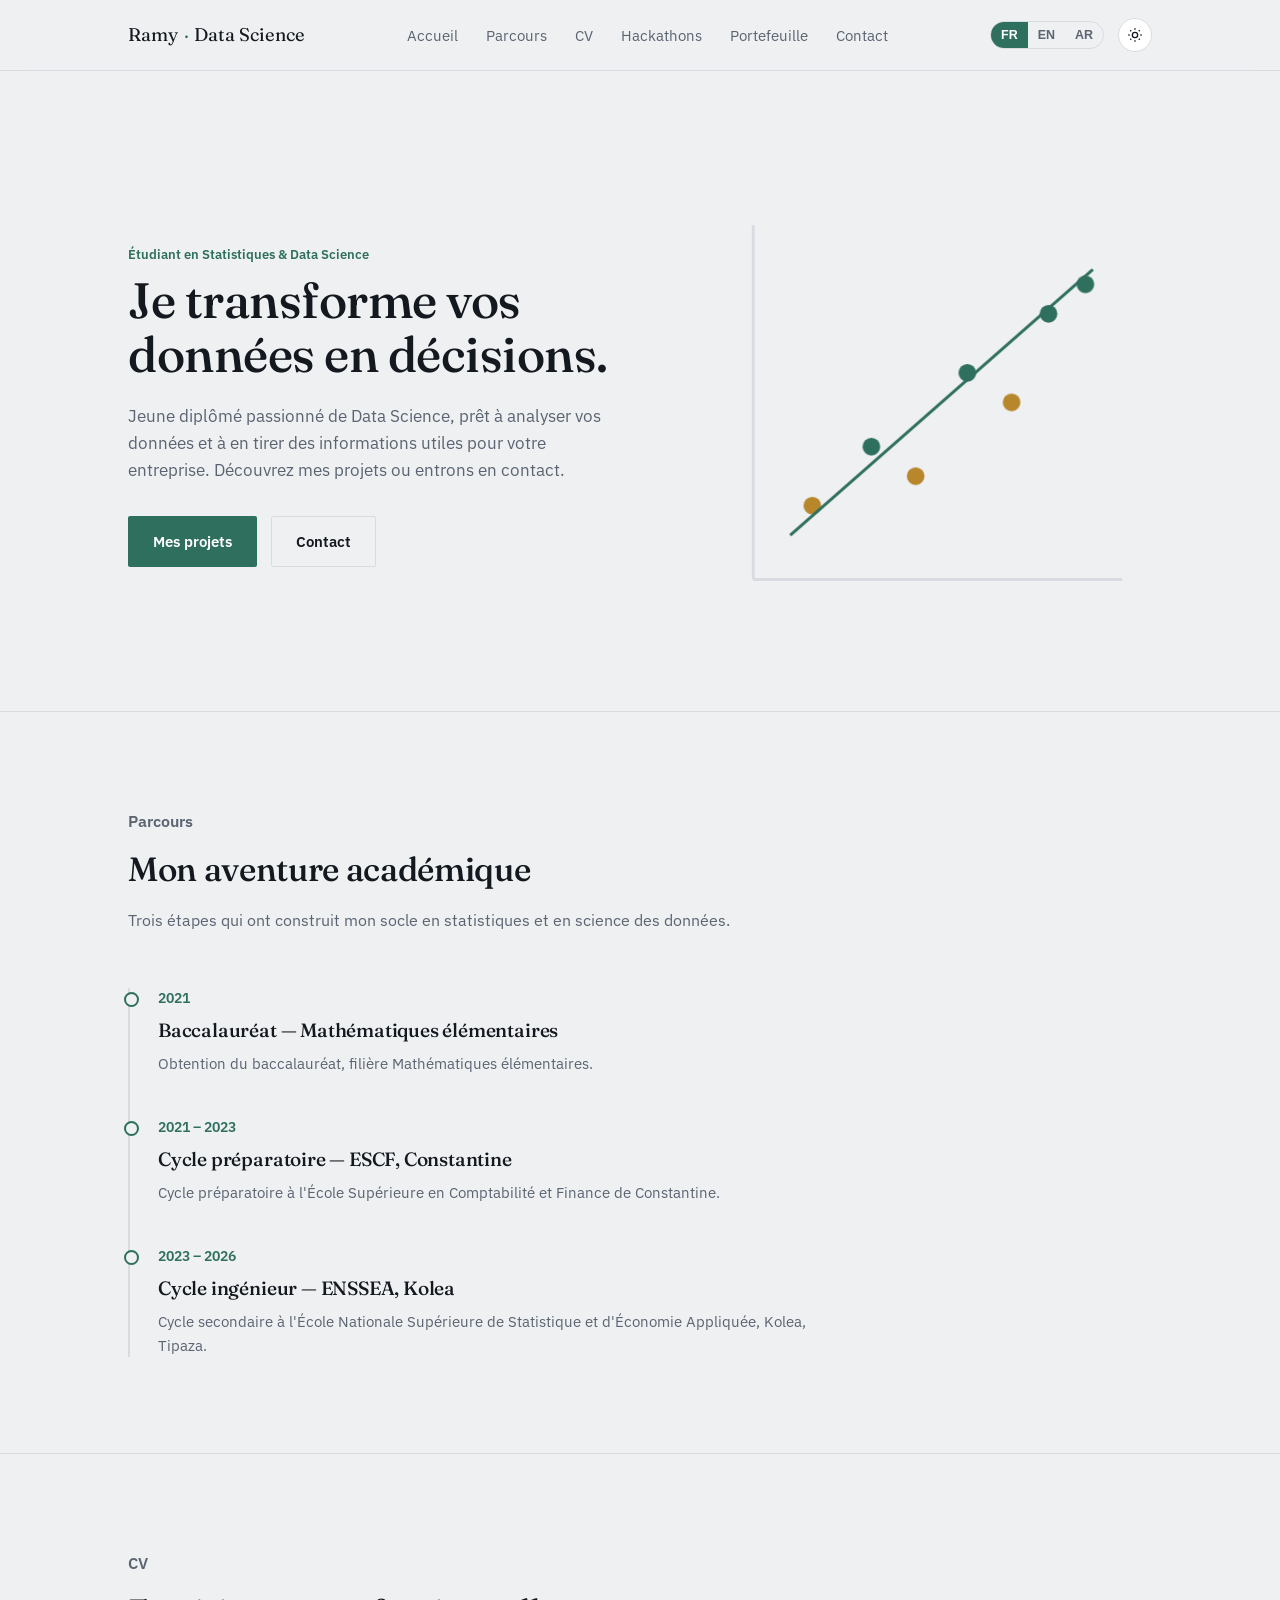
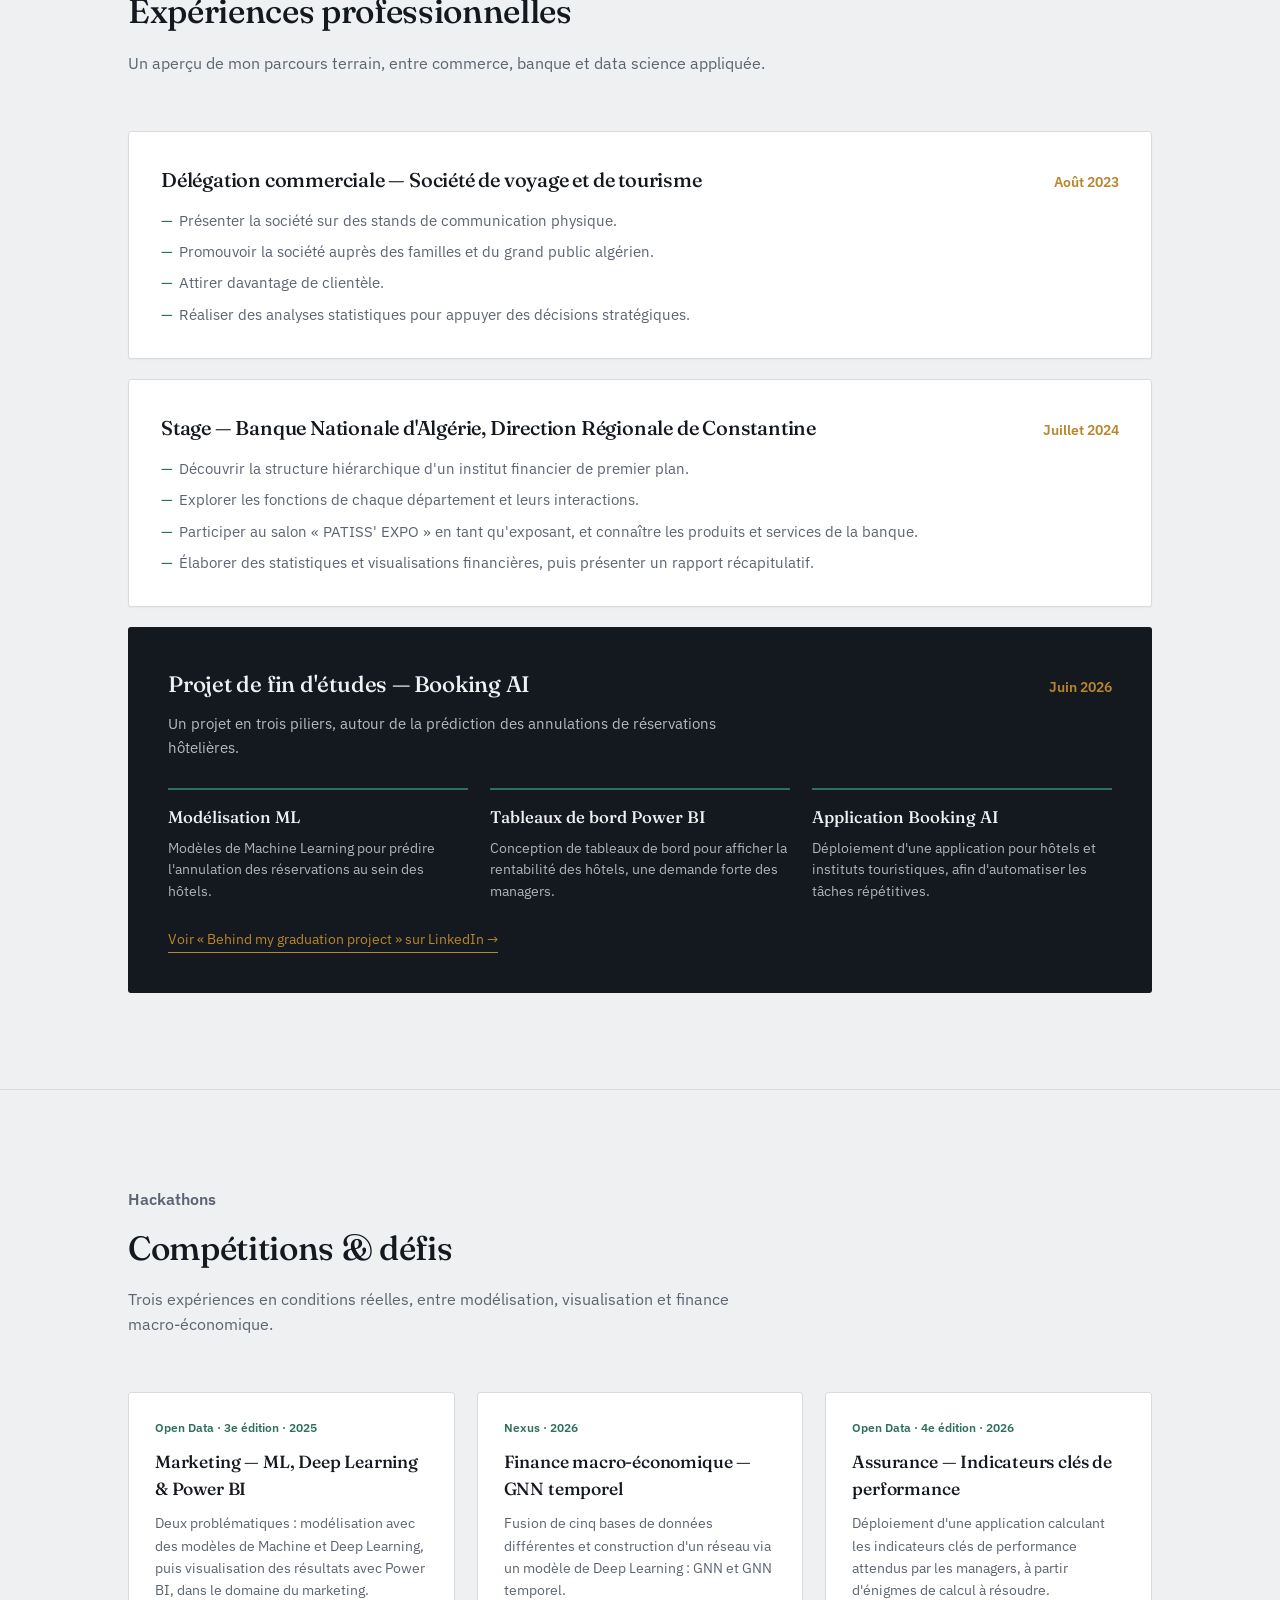
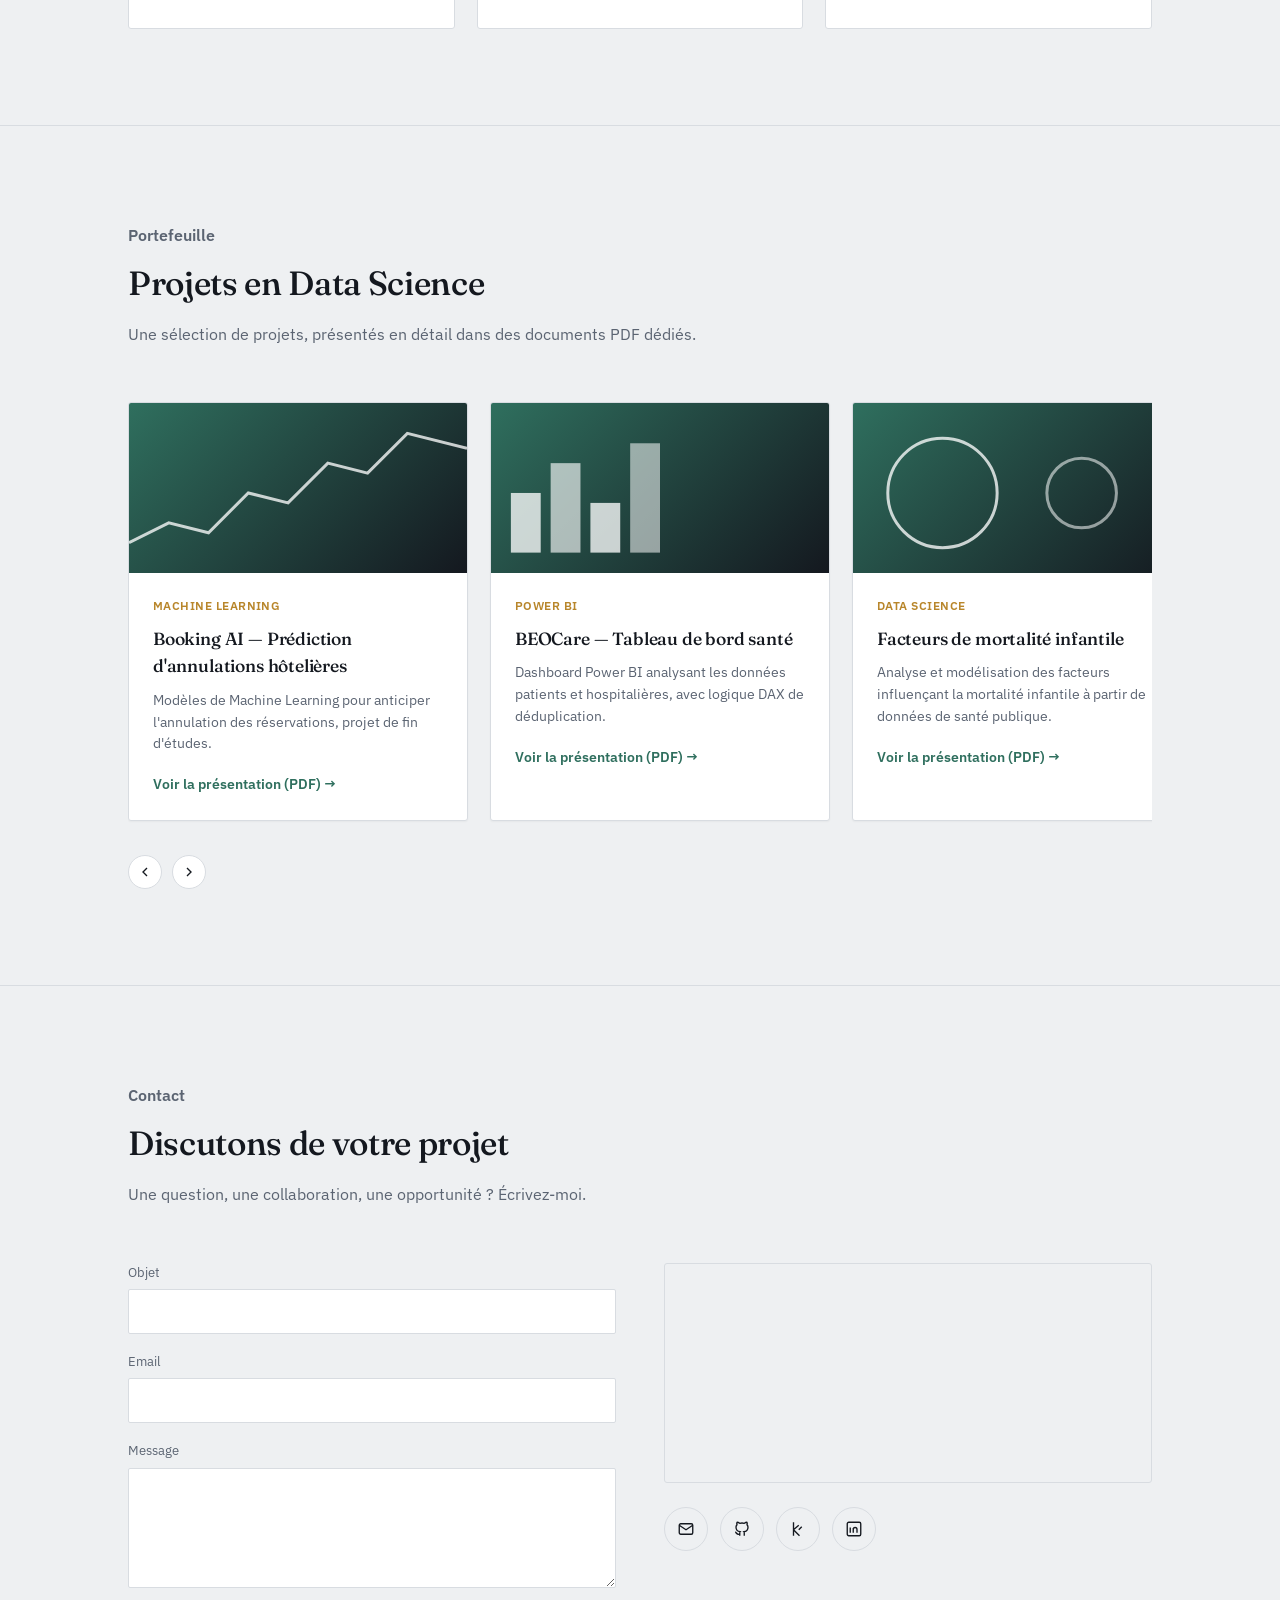
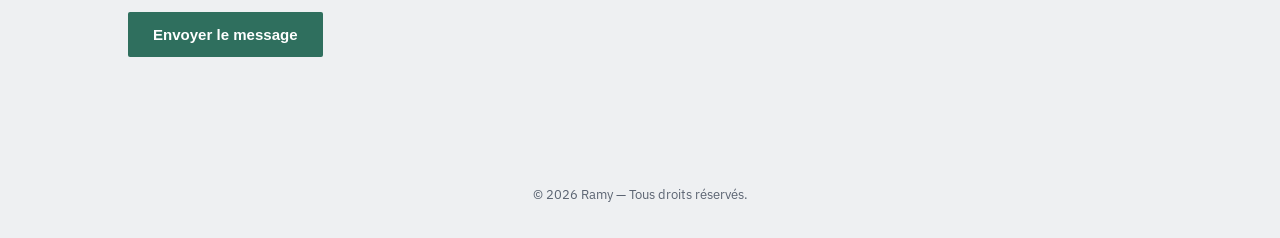
==== index.html @ 36ec74c5 "Rename portfolio.html to index.html" ====
<!DOCTYPE html>
<html lang="fr" data-theme="light" data-lang="fr">
<head>
<meta charset="UTF-8">
<meta name="viewport" content="width=device-width, initial-scale=1.0">
<title>Ramy — Data Scientist</title>
<link rel="preconnect" href="https://fonts.googleapis.com">
<link href="https://fonts.googleapis.com/css2?family=Fraunces:opsz,wght@9..144,400;9..144,500;9..144,600&family=IBM+Plex+Sans:wght@400;500;600&family=Noto+Sans+Arabic:wght@400;500;600;700&display=swap" rel="stylesheet">
<style>
:root{
  --bg:#EEF0F2;
  --surface:#FFFFFF;
  --ink:#14181F;
  --muted:#5B6472;
  --accent:#2F6F5E;
  --accent-ink:#FFFFFF;
  --gold:#B8862B;
  --line:#D8DCE1;
  --shadow: 0 1px 2px rgba(20,24,31,0.04);
  --radius: 3px;
  --serif: 'Fraunces', 'Georgia', serif;
  --sans: 'IBM Plex Sans', -apple-system, sans-serif;
  --arabic: 'Noto Sans Arabic', 'IBM Plex Sans', sans-serif;
  --maxw: 1080px;
}
[data-theme="dark"]{
  --bg:#12161C;
  --surface:#1B222B;
  --ink:#EDEFF2;
  --muted:#9AA4B2;
  --accent:#5FB59A;
  --accent-ink:#0D1410;
  --gold:#D9AA55;
  --line:#2A323C;
  --shadow: 0 1px 2px rgba(0,0,0,0.35);
}
*{box-sizing:border-box; margin:0; padding:0;}
html{scroll-behavior:smooth;}
body{
  background:var(--bg); color:var(--ink); font-family:var(--sans);
  transition:background .35s ease, color .35s ease;
  line-height:1.55;
}
[data-lang="ar"] body, [data-lang="ar"] h1, [data-lang="ar"] h2, [data-lang="ar"] h3{ font-family:var(--arabic); }
html[dir="rtl"] body{ font-family:var(--arabic); }
h1,h2,h3{ font-family:var(--serif); font-weight:500; letter-spacing:-0.01em; color:var(--ink); }
a{ color:inherit; text-decoration:none; }
img{max-width:100%; display:block;}
.wrap{ max-width:var(--maxw); margin:0 auto; padding:0 28px; }
section{ padding:96px 0; border-bottom:1px solid var(--line); }
section:last-of-type{ border-bottom:none; }
.eyebrow{ color:var(--accent); font-size:0.8rem; font-weight:600; margin-bottom:10px; }
.section-head{ margin-bottom:56px; max-width:640px; }
.section-head h2{ font-size:2.1rem; margin-bottom:12px; }
.section-head p{ color:var(--muted); font-size:1.02rem; }

/* Header */
header{
  position:sticky; top:0; z-index:50;
  background:color-mix(in srgb, var(--bg) 88%, transparent);
  backdrop-filter:blur(10px);
  border-bottom:1px solid var(--line);
}
.nav{ display:flex; align-items:center; justify-content:space-between; padding:18px 28px; max-width:var(--maxw); margin:0 auto; }
.logo{ font-family:var(--serif); font-size:1.15rem; display:flex; align-items:baseline; gap:6px; }
.logo em{ font-style:normal; color:var(--accent); }
.navlinks{ display:flex; gap:28px; list-style:none; }
.navlinks a{ font-size:0.92rem; color:var(--muted); position:relative; padding:4px 0; transition:color .2s; }
.navlinks a:hover{ color:var(--ink); }
.navtools{ display:flex; align-items:center; gap:14px; }
.iconbtn{
  width:34px; height:34px; border-radius:50%; border:1px solid var(--line); background:var(--surface);
  display:flex; align-items:center; justify-content:center; cursor:pointer; color:var(--ink);
  transition: transform .15s ease, border-color .2s;
}
.iconbtn:active{ transform:scale(0.88); }
.iconbtn:hover{ border-color:var(--accent); }
.langswitch{ display:flex; border:1px solid var(--line); border-radius:20px; overflow:hidden; }
.langswitch button{
  border:none; background:transparent; color:var(--muted); font-size:0.78rem; font-weight:600;
  padding:6px 10px; cursor:pointer; transition:.2s;
}
.langswitch button.active{ background:var(--accent); color:var(--accent-ink); }
.burger{ display:none; }

/* Hero */
.hero{ padding-top:110px; padding-bottom:80px; border-bottom:1px solid var(--line);}
.hero .wrap{ display:grid; grid-template-columns:1.1fr 0.9fr; gap:40px; align-items:center; }
.hero h1{ font-size:3.1rem; line-height:1.08; margin-bottom:22px; }
.hero p.lead{ color:var(--muted); font-size:1.08rem; max-width:480px; margin-bottom:32px; }
.btnrow{ display:flex; gap:14px; flex-wrap:wrap; }
.btn{
  display:inline-flex; align-items:center; gap:8px; padding:13px 24px; border-radius:2px;
  font-size:0.94rem; font-weight:600; cursor:pointer; border:1px solid transparent;
  transition: transform .15s ease, background .2s, color .2s, border-color .2s;
}
.btn:active{ transform:scale(0.96); }
.btn-primary{ background:var(--accent); color:var(--accent-ink); }
.btn-primary:hover{ filter:brightness(1.08); }
.btn-ghost{ border-color:var(--line); color:var(--ink); }
.btn-ghost:hover{ border-color:var(--accent); color:var(--accent); }
.hero-art{ aspect-ratio:1/1; }
.hero-art svg{ width:100%; height:100%; }
.hero-art .pt{ opacity:0; animation:pop .5s cubic-bezier(.2,.8,.2,1) forwards; }
.hero-art .ln{ stroke-dasharray:520; stroke-dashoffset:520; animation:draw 1.4s .3s cubic-bezier(.2,.8,.2,1) forwards; }
@keyframes pop{ to{ opacity:1; } }
@keyframes draw{ to{ stroke-dashoffset:0; } }

/* Timeline (Parcours) */
.timeline{ position:relative; padding-left:28px; border-left:2px solid var(--line); max-width:680px; }
.tl-item{ position:relative; padding-bottom:42px; }
.tl-item:last-child{ padding-bottom:0; }
.tl-item::before{
  content:''; position:absolute; left:-34px; top:4px; width:11px; height:11px; border-radius:50%;
  background:var(--bg); border:2px solid var(--accent);
}
.tl-year{ color:var(--accent); font-weight:600; font-size:0.88rem; margin-bottom:6px; font-family:var(--sans); }
.tl-item h3{ font-size:1.2rem; margin-bottom:6px; }
.tl-item p{ color:var(--muted); font-size:0.95rem; }

/* CV */
.exp{ background:var(--surface); border:1px solid var(--line); border-radius:var(--radius); padding:32px; margin-bottom:20px; box-shadow:var(--shadow); }
.exp-top{ display:flex; justify-content:space-between; align-items:baseline; gap:16px; flex-wrap:wrap; margin-bottom:14px; }
.exp-top h3{ font-size:1.25rem; }
.exp-date{ color:var(--gold); font-size:0.85rem; font-weight:600; }
.exp ul{ list-style:none; display:grid; gap:8px; }
.exp li{ color:var(--muted); font-size:0.94rem; padding-left:18px; position:relative; }
.exp li::before{ content:'—'; position:absolute; left:0; color:var(--accent); }

.pfe{ background:var(--ink); color:var(--bg); border-radius:var(--radius); padding:40px; margin-top:8px; }
[data-theme="dark"] .pfe{ background:var(--surface); border:1px solid var(--accent); }
.pfe-top{ display:flex; justify-content:space-between; align-items:baseline; flex-wrap:wrap; gap:12px; margin-bottom:10px; }
.pfe h3{ color:inherit; font-size:1.4rem; }
.pfe > p{ opacity:0.75; max-width:560px; margin-bottom:28px; font-size:0.96rem; }
.pillars{ display:grid; grid-template-columns:repeat(3,1fr); gap:22px; }
.pillar{ border-top:2px solid var(--accent); padding-top:14px; }
.pillar h4{ font-family:var(--serif); font-weight:500; font-size:1.05rem; margin-bottom:8px; }
.pillar p{ opacity:0.72; font-size:0.88rem; }
.pfe-link{ display:inline-block; margin-top:26px; font-size:0.86rem; color:var(--gold); border-bottom:1px solid var(--gold); padding-bottom:2px; }

/* Hackathons */
.hgrid{ display:grid; grid-template-columns:repeat(3,1fr); gap:22px; }
.hcard{ background:var(--surface); border:1px solid var(--line); border-radius:var(--radius); padding:26px; transition: border-color .2s, transform .2s; }
.hcard:hover{ border-color:var(--accent); transform:translateY(-3px); }
.hcard .tag{ font-size:0.75rem; font-weight:600; color:var(--accent); margin-bottom:10px; display:block;}
.hcard h3{ font-size:1.1rem; margin-bottom:10px; }
.hcard p{ color:var(--muted); font-size:0.9rem; }

/* Portfolio carousel */
.carousel-wrap{ position:relative; }
.carousel{ display:flex; gap:22px; overflow-x:auto; scroll-snap-type:x mandatory; padding-bottom:10px; scrollbar-width:none; }
.carousel::-webkit-scrollbar{ display:none; }
.pcard{
  flex:0 0 340px; scroll-snap-align:start; background:var(--surface); border:1px solid var(--line);
  border-radius:var(--radius); overflow:hidden; box-shadow:var(--shadow);
}
.pcard-media{ height:170px; background:linear-gradient(135deg, var(--accent), var(--ink)); position:relative; overflow:hidden; }
.pcard-media svg{ width:100%; height:100%; opacity:0.9; }
.pcard-body{ padding:24px; }
.pcard .tag{ font-size:0.72rem; font-weight:600; color:var(--gold); text-transform:uppercase; letter-spacing:0.04em; margin-bottom:10px; display:block;}
.pcard h3{ font-size:1.1rem; margin-bottom:10px; }
.pcard p{ color:var(--muted); font-size:0.88rem; margin-bottom:16px; }
.pcard a{ font-size:0.85rem; color:var(--accent); font-weight:600; }
.carousel-nav{ display:flex; gap:10px; margin-top:24px; }

/* Contact */
.contact-grid{ display:grid; grid-template-columns:1fr 1fr; gap:48px; }
.field{ margin-bottom:18px; }
.field label{ display:block; font-size:0.82rem; color:var(--muted); margin-bottom:6px; }
.field input, .field textarea{
  width:100%; background:var(--surface); border:1px solid var(--line); border-radius:2px; padding:12px 14px;
  color:var(--ink); font-family:var(--sans); font-size:0.94rem; transition:border-color .2s;
}
[data-lang="ar"] .field input, [data-lang="ar"] .field textarea{ font-family:var(--arabic); }
.field input:focus, .field textarea:focus{ outline:none; border-color:var(--accent); }
.field textarea{ min-height:120px; resize:vertical; }
.mapbox{ border-radius:var(--radius); overflow:hidden; border:1px solid var(--line); height:220px; margin-bottom:24px; }
.mapbox iframe{ width:100%; height:100%; border:0; filter:grayscale(0.15); }
.socials{ display:flex; gap:12px; }
.social{
  width:44px; height:44px; border-radius:50%; border:1px solid var(--line); display:flex; align-items:center;
  justify-content:center; transition: transform .15s ease, border-color .2s, color .2s; color:var(--ink);
}
.social:hover{ border-color:var(--accent); color:var(--accent); }
.social:active{ transform:scale(0.9); }

footer{ padding:32px 0; text-align:center; color:var(--muted); font-size:0.82rem; }

.reveal{ opacity:0; transform:translateY(10px); transition:opacity .6s ease, transform .6s ease; }
.reveal.in{ opacity:1; transform:none; }

@media (max-width: 860px){
  .hero .wrap{ grid-template-columns:1fr; }
  .hero-art{ max-width:280px; margin:0 auto; }
  .navlinks{ display:none; }
  .hgrid{ grid-template-columns:1fr; }
  .pillars{ grid-template-columns:1fr; }
  .contact-grid{ grid-template-columns:1fr; }
  section{ padding:64px 0; }
  .hero h1{ font-size:2.1rem; }
}
@media (prefers-reduced-motion: reduce){
  *{ animation-duration:0.01ms !important; transition-duration:0.01ms !important; }
}
</style>
</head>
<body>

<header>
  <div class="nav">
    <div class="logo">Ramy <em>·</em> <span data-i18n="logo_tag">Data Science</span></div>
    <ul class="navlinks">
      <li><a href="#accueil" data-i18n="nav_home">Accueil</a></li>
      <li><a href="#parcours" data-i18n="nav_path">Parcours</a></li>
      <li><a href="#cv" data-i18n="nav_cv">CV</a></li>
      <li><a href="#hackathons" data-i18n="nav_hack">Hackathons</a></li>
      <li><a href="#portefeuille" data-i18n="nav_port">Portefeuille</a></li>
      <li><a href="#contact" data-i18n="nav_contact">Contact</a></li>
    </ul>
    <div class="navtools">
      <div class="langswitch" id="langswitch">
        <button data-setlang="fr" class="active">FR</button>
        <button data-setlang="en">EN</button>
        <button data-setlang="ar">AR</button>
      </div>
      <button class="iconbtn" id="themeToggle" aria-label="Changer de thème">
        <svg id="themeIcon" width="16" height="16" viewBox="0 0 24 24" fill="none" stroke="currentColor" stroke-width="2"><circle cx="12" cy="12" r="4"/><path d="M12 2v2M12 20v2M4.9 4.9l1.4 1.4M17.7 17.7l1.4 1.4M2 12h2M20 12h2M4.9 19.1l1.4-1.4M17.7 6.3l1.4-1.4"/></svg>
      </button>
    </div>
  </div>
</header>

<!-- HERO -->
<section class="hero" id="accueil">
  <div class="wrap">
    <div>
      <p class="eyebrow" data-i18n="hero_kicker">Étudiant en Statistiques &amp; Data Science</p>
      <h1 data-i18n="hero_title">Je transforme vos données en décisions.</h1>
      <p class="lead" data-i18n="hero_text">Jeune diplômé passionné de Data Science, prêt à analyser vos données et à en tirer des informations utiles pour votre entreprise. Découvrez mes projets ou entrons en contact.</p>
      <div class="btnrow">
        <a href="#portefeuille" class="btn btn-primary" data-i18n="hero_cta1">Mes projets</a>
        <a href="#contact" class="btn btn-ghost" data-i18n="hero_cta2">Contact</a>
      </div>
    </div>
    <div class="hero-art">
      <svg viewBox="0 0 300 300">
        <line class="ln" x1="30" y1="270" x2="30" y2="30" stroke="var(--line)" stroke-width="2"/>
        <line class="ln" x1="30" y1="270" x2="280" y2="270" stroke="var(--line)" stroke-width="2"/>
        <circle class="pt" style="animation-delay:.4s" cx="70" cy="220" r="6" fill="var(--gold)"/>
        <circle class="pt" style="animation-delay:.5s" cx="110" cy="180" r="6" fill="var(--accent)"/>
        <circle class="pt" style="animation-delay:.6s" cx="140" cy="200" r="6" fill="var(--gold)"/>
        <circle class="pt" style="animation-delay:.7s" cx="175" cy="130" r="6" fill="var(--accent)"/>
        <circle class="pt" style="animation-delay:.8s" cx="205" cy="150" r="6" fill="var(--gold)"/>
        <circle class="pt" style="animation-delay:.9s" cx="230" cy="90" r="6" fill="var(--accent)"/>
        <circle class="pt" style="animation-delay:1s" cx="255" cy="70" r="6" fill="var(--accent)"/>
        <line class="ln" style="animation-delay:1.1s" x1="55" y1="240" x2="260" y2="60" stroke="var(--accent)" stroke-width="2" stroke-dasharray="520"/>
      </svg>
    </div>
  </div>
</section>

<!-- PARCOURS -->
<section id="parcours">
  <div class="wrap">
    <div class="section-head reveal">
      <p class="eyebrow" data-i18n="path_kicker">Parcours</p>
      <h2 data-i18n="path_title">Mon aventure académique</h2>
      <p data-i18n="path_text">Trois étapes qui ont construit mon socle en statistiques et en science des données.</p>
    </div>
    <div class="timeline reveal">
      <div class="tl-item">
        <div class="tl-year">2021</div>
        <h3 data-i18n="path1_title">Baccalauréat — Mathématiques élémentaires</h3>
        <p data-i18n="path1_text">Obtention du baccalauréat, filière Mathématiques élémentaires.</p>
      </div>
      <div class="tl-item">
        <div class="tl-year">2021 – 2023</div>
        <h3 data-i18n="path2_title">Cycle préparatoire — ESCF, Constantine</h3>
        <p data-i18n="path2_text">Cycle préparatoire à l'École Supérieure en Comptabilité et Finance de Constantine.</p>
      </div>
      <div class="tl-item">
        <div class="tl-year">2023 – 2026</div>
        <h3 data-i18n="path3_title">Cycle ingénieur — ENSSEA, Kolea</h3>
        <p data-i18n="path3_text">Cycle secondaire à l'École Nationale Supérieure de Statistique et d'Économie Appliquée, Kolea, Tipaza.</p>
      </div>
    </div>
  </div>
</section>

<!-- CV -->
<section id="cv">
  <div class="wrap">
    <div class="section-head reveal">
      <p class="eyebrow" data-i18n="cv_kicker">CV</p>
      <h2 data-i18n="cv_title">Expériences professionnelles</h2>
      <p data-i18n="cv_text">Un aperçu de mon parcours terrain, entre commerce, banque et data science appliquée.</p>
    </div>

    <div class="exp reveal">
      <div class="exp-top">
        <h3 data-i18n="exp1_title">Délégation commerciale — Société de voyage et de tourisme</h3>
        <span class="exp-date" data-i18n="exp1_date">Août 2023</span>
      </div>
      <ul>
        <li data-i18n="exp1_l1">Présenter la société sur des stands de communication physique.</li>
        <li data-i18n="exp1_l2">Promouvoir la société auprès des familles et du grand public algérien.</li>
        <li data-i18n="exp1_l3">Attirer davantage de clientèle.</li>
        <li data-i18n="exp1_l4">Réaliser des analyses statistiques pour appuyer des décisions stratégiques.</li>
      </ul>
    </div>

    <div class="exp reveal">
      <div class="exp-top">
        <h3 data-i18n="exp2_title">Stage — Banque Nationale d'Algérie, Direction Régionale de Constantine</h3>
        <span class="exp-date" data-i18n="exp2_date">Juillet 2024</span>
      </div>
      <ul>
        <li data-i18n="exp2_l1">Découvrir la structure hiérarchique d'un institut financier de premier plan.</li>
        <li data-i18n="exp2_l2">Explorer les fonctions de chaque département et leurs interactions.</li>
        <li data-i18n="exp2_l3">Participer au salon « PATISS' EXPO » en tant qu'exposant, et connaître les produits et services de la banque.</li>
        <li data-i18n="exp2_l4">Élaborer des statistiques et visualisations financières, puis présenter un rapport récapitulatif.</li>
      </ul>
    </div>

    <div class="pfe reveal">
      <div class="pfe-top">
        <h3 data-i18n="pfe_title">Projet de fin d'études — Booking AI</h3>
        <span class="exp-date" data-i18n="pfe_date">Juin 2026</span>
      </div>
      <p data-i18n="pfe_text">Un projet en trois piliers, autour de la prédiction des annulations de réservations hôtelières.</p>
      <div class="pillars">
        <div class="pillar">
          <h4 data-i18n="pfe_p1_t">Modélisation ML</h4>
          <p data-i18n="pfe_p1_d">Modèles de Machine Learning pour prédire l'annulation des réservations au sein des hôtels.</p>
        </div>
        <div class="pillar">
          <h4 data-i18n="pfe_p2_t">Tableaux de bord Power BI</h4>
          <p data-i18n="pfe_p2_d">Conception de tableaux de bord pour afficher la rentabilité des hôtels, une demande forte des managers.</p>
        </div>
        <div class="pillar">
          <h4 data-i18n="pfe_p3_t">Application Booking AI</h4>
          <p data-i18n="pfe_p3_d">Déploiement d'une application pour hôtels et instituts touristiques, afin d'automatiser les tâches répétitives.</p>
        </div>
      </div>
      <a href="#" class="pfe-link" data-i18n="pfe_link">Voir « Behind my graduation project » sur LinkedIn →</a>
    </div>
  </div>
</section>

<!-- HACKATHONS -->
<section id="hackathons">
  <div class="wrap">
    <div class="section-head reveal">
      <p class="eyebrow" data-i18n="hack_kicker">Hackathons</p>
      <h2 data-i18n="hack_title">Compétitions &amp; défis</h2>
      <p data-i18n="hack_text">Trois expériences en conditions réelles, entre modélisation, visualisation et finance macro-économique.</p>
    </div>
    <div class="hgrid reveal">
      <div class="hcard">
        <span class="tag" data-i18n="hack1_tag">Open Data · 3e édition · 2025</span>
        <h3 data-i18n="hack1_title">Marketing — ML, Deep Learning &amp; Power BI</h3>
        <p data-i18n="hack1_text">Deux problématiques : modélisation avec des modèles de Machine et Deep Learning, puis visualisation des résultats avec Power BI, dans le domaine du marketing.</p>
      </div>
      <div class="hcard">
        <span class="tag" data-i18n="hack2_tag">Nexus · 2026</span>
        <h3 data-i18n="hack2_title">Finance macro-économique — GNN temporel</h3>
        <p data-i18n="hack2_text">Fusion de cinq bases de données différentes et construction d'un réseau via un modèle de Deep Learning : GNN et GNN temporel.</p>
      </div>
      <div class="hcard">
        <span class="tag" data-i18n="hack3_tag">Open Data · 4e édition · 2026</span>
        <h3 data-i18n="hack3_title">Assurance — Indicateurs clés de performance</h3>
        <p data-i18n="hack3_text">Déploiement d'une application calculant les indicateurs clés de performance attendus par les managers, à partir d'énigmes de calcul à résoudre.</p>
      </div>
    </div>
  </div>
</section>

<!-- PORTEFEUILLE -->
<section id="portefeuille">
  <div class="wrap">
    <div class="section-head reveal">
      <p class="eyebrow" data-i18n="port_kicker">Portefeuille</p>
      <h2 data-i18n="port_title">Projets en Data Science</h2>
      <p data-i18n="port_text">Une sélection de projets, présentés en détail dans des documents PDF dédiés.</p>
    </div>
    <div class="carousel-wrap reveal">
      <div class="carousel" id="carousel">
        <div class="pcard">
          <div class="pcard-media"><svg viewBox="0 0 340 170"><polyline points="0,140 40,120 80,130 120,90 160,100 200,60 240,70 280,30 340,45" fill="none" stroke="white" stroke-width="3" opacity="0.85"/></svg></div>
          <div class="pcard-body">
            <span class="tag" data-i18n="p1_tag">Machine Learning</span>
            <h3 data-i18n="p1_title">Booking AI — Prédiction d'annulations hôtelières</h3>
            <p data-i18n="p1_text">Modèles de Machine Learning pour anticiper l'annulation des réservations, projet de fin d'études.</p>
            <a href="#" data-i18n="p_view">Voir la présentation (PDF) →</a>
          </div>
        </div>
        <div class="pcard">
          <div class="pcard-media"><svg viewBox="0 0 340 170"><rect x="20" y="90" width="30" height="60" fill="white" opacity="0.85"/><rect x="60" y="60" width="30" height="90" fill="white" opacity="0.7"/><rect x="100" y="100" width="30" height="50" fill="white" opacity="0.85"/><rect x="140" y="40" width="30" height="110" fill="white" opacity="0.6"/></svg></div>
          <div class="pcard-body">
            <span class="tag" data-i18n="p2_tag">Power BI</span>
            <h3 data-i18n="p2_title">BEOCare — Tableau de bord santé</h3>
            <p data-i18n="p2_text">Dashboard Power BI analysant les données patients et hospitalières, avec logique DAX de déduplication.</p>
            <a href="#" data-i18n="p_view">Voir la présentation (PDF) →</a>
          </div>
        </div>
        <div class="pcard">
          <div class="pcard-media"><svg viewBox="0 0 340 170"><circle cx="90" cy="90" r="55" fill="none" stroke="white" stroke-width="3" opacity="0.85"/><circle cx="230" cy="90" r="35" fill="none" stroke="white" stroke-width="3" opacity="0.6"/></svg></div>
          <div class="pcard-body">
            <span class="tag" data-i18n="p3_tag">Data Science</span>
            <h3 data-i18n="p3_title">Facteurs de mortalité infantile</h3>
            <p data-i18n="p3_text">Analyse et modélisation des facteurs influençant la mortalité infantile à partir de données de santé publique.</p>
            <a href="#" data-i18n="p_view">Voir la présentation (PDF) →</a>
          </div>
        </div>
      </div>
      <div class="carousel-nav">
        <button class="iconbtn" id="prevCard" aria-label="Précédent">
          <svg width="16" height="16" viewBox="0 0 24 24" fill="none" stroke="currentColor" stroke-width="2"><path d="M15 18l-6-6 6-6"/></svg>
        </button>
        <button class="iconbtn" id="nextCard" aria-label="Suivant">
          <svg width="16" height="16" viewBox="0 0 24 24" fill="none" stroke="currentColor" stroke-width="2"><path d="M9 18l6-6-6-6"/></svg>
        </button>
      </div>
    </div>
  </div>
</section>

<!-- CONTACT -->
<section id="contact">
  <div class="wrap">
    <div class="section-head reveal">
      <p class="eyebrow" data-i18n="contact_kicker">Contact</p>
      <h2 data-i18n="contact_title">Discutons de votre projet</h2>
      <p data-i18n="contact_text">Une question, une collaboration, une opportunité ? Écrivez-moi.</p>
    </div>
    <div class="contact-grid reveal">
      <form onsubmit="event.preventDefault(); alert(this.dataset.sent);" data-sent="Message prêt à être envoyé (formulaire de démonstration).">
        <div class="field">
          <label data-i18n="f_subject">Objet</label>
          <input type="text" required>
        </div>
        <div class="field">
          <label data-i18n="f_email">Email</label>
          <input type="email" required>
        </div>
        <div class="field">
          <label data-i18n="f_message">Message</label>
          <textarea required></textarea>
        </div>
        <button type="submit" class="btn btn-primary" data-i18n="f_send">Envoyer le message</button>
      </form>
      <div>
        <div class="mapbox">
          <iframe src="https://www.google.com/maps?q=Constantine,Algeria&output=embed" loading="lazy"></iframe>
        </div>
        <div class="socials">
          <a class="social" href="mailto:votre.email@example.com" aria-label="Email" title="Email">
            <svg width="18" height="18" viewBox="0 0 24 24" fill="none" stroke="currentColor" stroke-width="1.8"><rect x="3" y="5" width="18" height="14" rx="2"/><path d="M3 7l9 6 9-6"/></svg>
          </a>
          <a class="social" href="https://github.com/" target="_blank" aria-label="GitHub" title="GitHub">
            <svg width="18" height="18" viewBox="0 0 24 24" fill="none" stroke="currentColor" stroke-width="1.8"><path d="M9 19c-4.3 1.4-4.3-2.5-6-3m12 5v-3.5c0-1 .1-1.4-.5-2 2.8-.3 5.5-1.4 5.5-6a4.6 4.6 0 0 0-1.3-3.2 4.2 4.2 0 0 0-.1-3.2s-1.1-.3-3.5 1.3a12.3 12.3 0 0 0-6.2 0C6.5 2.8 5.4 3.1 5.4 3.1a4.2 4.2 0 0 0-.1 3.2A4.6 4.6 0 0 0 4 9.5c0 4.6 2.7 5.7 5.5 6-.6.6-.6 1.2-.5 2V21"/></svg>
          </a>
          <a class="social" href="https://www.kaggle.com/" target="_blank" aria-label="Kaggle" title="Kaggle">
            <svg width="18" height="18" viewBox="0 0 24 24" fill="none" stroke="currentColor" stroke-width="1.8"><path d="M6 3v18M6 13l7-6M6 13l8 8M13 13l4-4"/></svg>
          </a>
          <a class="social" href="https://www.linkedin.com/" target="_blank" aria-label="LinkedIn" title="LinkedIn">
            <svg width="18" height="18" viewBox="0 0 24 24" fill="none" stroke="currentColor" stroke-width="1.8"><rect x="3" y="3" width="18" height="18" rx="2"/><path d="M7 10v7M7 7v.01M11 17v-4.5a2.5 2.5 0 0 1 5 0V17M11 10.5V17"/></svg>
          </a>
        </div>
      </div>
    </div>
  </div>
</section>

<footer>
  <p data-i18n="footer_text">© 2026 Ramy — Tous droits réservés.</p>
</footer>

<script>
/* ---------- i18n ---------- */
const I18N = {
  fr: {
    logo_tag:"Data Science", nav_home:"Accueil", nav_path:"Parcours", nav_cv:"CV", nav_hack:"Hackathons", nav_port:"Portefeuille", nav_contact:"Contact",
    hero_kicker:"Étudiant en Statistiques & Data Science", hero_title:"Je transforme vos données en décisions.",
    hero_text:"Jeune diplômé passionné de Data Science, prêt à analyser vos données et à en tirer des informations utiles pour votre entreprise. Découvrez mes projets ou entrons en contact.",
    hero_cta1:"Mes projets", hero_cta2:"Contact",
    path_kicker:"Parcours", path_title:"Mon aventure académique", path_text:"Trois étapes qui ont construit mon socle en statistiques et en science des données.",
    path1_title:"Baccalauréat — Mathématiques élémentaires", path1_text:"Obtention du baccalauréat, filière Mathématiques élémentaires.",
    path2_title:"Cycle préparatoire — ESCF, Constantine", path2_text:"Cycle préparatoire à l'École Supérieure en Comptabilité et Finance de Constantine.",
    path3_title:"Cycle ingénieur — ENSSEA, Kolea", path3_text:"Cycle secondaire à l'École Nationale Supérieure de Statistique et d'Économie Appliquée, Kolea, Tipaza.",
    cv_kicker:"CV", cv_title:"Expériences professionnelles", cv_text:"Un aperçu de mon parcours terrain, entre commerce, banque et data science appliquée.",
    exp1_title:"Délégation commerciale — Société de voyage et de tourisme", exp1_date:"Août 2023",
    exp1_l1:"Présenter la société sur des stands de communication physique.", exp1_l2:"Promouvoir la société auprès des familles et du grand public algérien.",
    exp1_l3:"Attirer davantage de clientèle.", exp1_l4:"Réaliser des analyses statistiques pour appuyer des décisions stratégiques.",
    exp2_title:"Stage — Banque Nationale d'Algérie, Direction Régionale de Constantine", exp2_date:"Juillet 2024",
    exp2_l1:"Découvrir la structure hiérarchique d'un institut financier de premier plan.", exp2_l2:"Explorer les fonctions de chaque département et leurs interactions.",
    exp2_l3:"Participer au salon « PATISS' EXPO » en tant qu'exposant, et connaître les produits et services de la banque.", exp2_l4:"Élaborer des statistiques et visualisations financières, puis présenter un rapport récapitulatif.",
    pfe_title:"Projet de fin d'études — Booking AI", pfe_date:"Juin 2026", pfe_text:"Un projet en trois piliers, autour de la prédiction des annulations de réservations hôtelières.",
    pfe_p1_t:"Modélisation ML", pfe_p1_d:"Modèles de Machine Learning pour prédire l'annulation des réservations au sein des hôtels.",
    pfe_p2_t:"Tableaux de bord Power BI", pfe_p2_d:"Conception de tableaux de bord pour afficher la rentabilité des hôtels, une demande forte des managers.",
    pfe_p3_t:"Application Booking AI", pfe_p3_d:"Déploiement d'une application pour hôtels et instituts touristiques, afin d'automatiser les tâches répétitives.",
    pfe_link:"Voir « Behind my graduation project » sur LinkedIn →",
    hack_kicker:"Hackathons", hack_title:"Compétitions & défis", hack_text:"Trois expériences en conditions réelles, entre modélisation, visualisation et finance macro-économique.",
    hack1_tag:"Open Data · 3e édition · 2025", hack1_title:"Marketing — ML, Deep Learning & Power BI",
    hack1_text:"Deux problématiques : modélisation avec des modèles de Machine et Deep Learning, puis visualisation des résultats avec Power BI, dans le domaine du marketing.",
    hack2_tag:"Nexus · 2026", hack2_title:"Finance macro-économique — GNN temporel",
    hack2_text:"Fusion de cinq bases de données différentes et construction d'un réseau via un modèle de Deep Learning : GNN et GNN temporel.",
    hack3_tag:"Open Data · 4e édition · 2026", hack3_title:"Assurance — Indicateurs clés de performance",
    hack3_text:"Déploiement d'une application calculant les indicateurs clés de performance attendus par les managers, à partir d'énigmes de calcul à résoudre.",
    port_kicker:"Portefeuille", port_title:"Projets en Data Science", port_text:"Une sélection de projets, présentés en détail dans des documents PDF dédiés.",
    p1_tag:"Machine Learning", p1_title:"Booking AI — Prédiction d'annulations hôtelières", p1_text:"Modèles de Machine Learning pour anticiper l'annulation des réservations, projet de fin d'études.",
    p2_tag:"Power BI", p2_title:"BEOCare — Tableau de bord santé", p2_text:"Dashboard Power BI analysant les données patients et hospitalières, avec logique DAX de déduplication.",
    p3_tag:"Data Science", p3_title:"Facteurs de mortalité infantile", p3_text:"Analyse et modélisation des facteurs influençant la mortalité infantile à partir de données de santé publique.",
    p_view:"Voir la présentation (PDF) →",
    contact_kicker:"Contact", contact_title:"Discutons de votre projet", contact_text:"Une question, une collaboration, une opportunité ? Écrivez-moi.",
    f_subject:"Objet", f_email:"Email", f_message:"Message", f_send:"Envoyer le message",
    footer_text:"© 2026 Ramy — Tous droits réservés."
  },
  en: {
    logo_tag:"Data Science", nav_home:"Home", nav_path:"Journey", nav_cv:"Resume", nav_hack:"Hackathons", nav_port:"Portfolio", nav_contact:"Contact",
    hero_kicker:"Statistics & Data Science student", hero_title:"I turn your data into decisions.",
    hero_text:"A recent graduate passionate about data science, ready to analyze your data and extract insights useful to your business. Explore my projects or get in touch.",
    hero_cta1:"My projects", hero_cta2:"Contact",
    path_kicker:"Journey", path_title:"My academic path", path_text:"Three stages that built my foundation in statistics and data science.",
    path1_title:"High-school diploma — Elementary mathematics", path1_text:"Graduated high school, elementary mathematics track.",
    path2_title:"Preparatory cycle — ESCF, Constantine", path2_text:"Preparatory cycle at the Higher School of Accounting and Finance in Constantine.",
    path3_title:"Engineering cycle — ENSSEA, Kolea", path3_text:"Second cycle at the National Higher School of Statistics and Applied Economics, Kolea, Tipaza.",
    cv_kicker:"Resume", cv_title:"Professional experience", cv_text:"A look at my hands-on background, across sales, banking and applied data science.",
    exp1_title:"Sales representative — Travel & tourism company", exp1_date:"August 2023",
    exp1_l1:"Represented the company at physical communication stands.", exp1_l2:"Promoted the company among Algerian families and the wider public.",
    exp1_l3:"Attracted more clients.", exp1_l4:"Ran statistical analyses to support strategic decisions.",
    exp2_title:"Internship — Banque Nationale d'Algérie, Constantine Regional Branch", exp2_date:"July 2024",
    exp2_l1:"Discovered the hierarchical structure of a leading financial institution.", exp2_l2:"Explored the functions of each department and how they interact.",
    exp2_l3:"Took part in the « PATISS' EXPO » fair as an exhibitor, and learned the bank's products and services.", exp2_l4:"Built financial and banking statistics and visualizations, then presented a summary report.",
    pfe_title:"Graduation project — Booking AI", pfe_date:"June 2026", pfe_text:"A three-pillar project centered on predicting hotel booking cancellations.",
    pfe_p1_t:"ML modeling", pfe_p1_d:"Machine Learning models to predict booking cancellations across hotels.",
    pfe_p2_t:"Power BI dashboards", pfe_p2_d:"Dashboards showing hotel profitability, a strong request from managers.",
    pfe_p3_t:"Booking AI application", pfe_p3_d:"Deployment of an app for hotels and tourism institutes, automating repetitive tasks.",
    pfe_link:"See « Behind my graduation project » on LinkedIn →",
    hack_kicker:"Hackathons", hack_title:"Competitions & challenges", hack_text:"Three real-world experiences across modeling, visualization and macro-economic finance.",
    hack1_tag:"Open Data · 3rd edition · 2025", hack1_title:"Marketing — ML, Deep Learning & Power BI",
    hack1_text:"Two challenges: modeling with Machine and Deep Learning models, then visualizing results with Power BI, in the marketing domain.",
    hack2_tag:"Nexus · 2026", hack2_title:"Macro-economic finance — Temporal GNN",
    hack2_text:"Merged five different databases and built a network via a Deep Learning model: GNN and temporal GNN.",
    hack3_tag:"Open Data · 4th edition · 2026", hack3_title:"Insurance — Key performance indicators",
    hack3_text:"Deployed an app computing the KPIs expected by managers, solving computation puzzles along the way.",
    port_kicker:"Portfolio", port_title:"Data Science projects", port_text:"A selection of projects, detailed in dedicated PDF presentations.",
    p1_tag:"Machine Learning", p1_title:"Booking AI — Hotel cancellation prediction", p1_text:"Machine Learning models to anticipate booking cancellations, graduation project.",
    p2_tag:"Power BI", p2_title:"BEOCare — Healthcare dashboard", p2_text:"Power BI dashboard analyzing patient and hospital data, with DAX deduplication logic.",
    p3_tag:"Data Science", p3_title:"Child mortality factors", p3_text:"Analysis and modeling of factors influencing child mortality from public health data.",
    p_view:"View the presentation (PDF) →",
    contact_kicker:"Contact", contact_title:"Let's talk about your project", contact_text:"A question, a collaboration, an opportunity? Write to me.",
    f_subject:"Subject", f_email:"Email", f_message:"Message", f_send:"Send message",
    footer_text:"© 2026 Ramy — All rights reserved."
  },
  ar: {
    logo_tag:"علم البيانات", nav_home:"الرئيسية", nav_path:"المسار", nav_cv:"السيرة الذاتية", nav_hack:"الهاكاثونات", nav_port:"الأعمال", nav_contact:"تواصل",
    hero_kicker:"طالب في الإحصاء وعلم البيانات", hero_title:"أُحوّل بياناتك إلى قرارات.",
    hero_text:"خريج شاب شغوف بعلم البيانات، جاهز لتحليل بياناتك واستخلاص معلومات مفيدة لمؤسستك. اكتشف مشاريعي أو تواصل معي مباشرة.",
    hero_cta1:"مشاريعي", hero_cta2:"تواصل",
    path_kicker:"المسار", path_title:"مساري الأكاديمي", path_text:"ثلاث مراحل شكّلت أساسي في الإحصاء وعلم البيانات.",
    path1_title:"شهادة البكالوريا — رياضيات أساسية", path1_text:"الحصول على شهادة البكالوريا، شعبة الرياضيات الأساسية.",
    path2_title:"الطور التحضيري — المدرسة العليا للمحاسبة والمالية، قسنطينة", path2_text:"طور تحضيري بالمدرسة العليا للمحاسبة والمالية بقسنطينة.",
    path3_title:"الطور الهندسي — المدرسة الوطنية العليا للإحصاء، قوليعة", path3_text:"الطور الثانوي بالمدرسة الوطنية العليا للإحصاء والاقتصاد التطبيقي، قوليعة، تيبازة.",
    cv_kicker:"السيرة الذاتية", cv_title:"الخبرات المهنية", cv_text:"لمحة عن مساري الميداني، بين التجارة والبنوك وعلم البيانات التطبيقي.",
    exp1_title:"مندوب تجاري — شركة سفر وسياحة", exp1_date:"أوت 2023",
    exp1_l1:"تمثيل الشركة في أجنحة التواصل الميداني.", exp1_l2:"الترويج للشركة لدى العائلات والجمهور الجزائري.",
    exp1_l3:"جلب المزيد من الزبائن.", exp1_l4:"إجراء تحليلات إحصائية لدعم القرارات الاستراتيجية.",
    exp2_title:"تربص — البنك الوطني الجزائري، المديرية الجهوية لقسنطينة", exp2_date:"جويلية 2024",
    exp2_l1:"اكتشاف الهيكل التنظيمي لمؤسسة مالية مرموقة.", exp2_l2:"استكشاف وظائف كل مصلحة والعلاقات بينها.",
    exp2_l3:"المشاركة في معرض « PATISS' EXPO » كعارض، والتعرف على منتجات وخدمات البنك.", exp2_l4:"إعداد إحصائيات وتصورات مالية وبنكية، ثم تقديم تقرير تلخيصي.",
    pfe_title:"مشروع نهاية الدراسة — Booking AI", pfe_date:"جوان 2026", pfe_text:"مشروع بثلاثة محاور، يركّز على التنبؤ بإلغاء حجوزات الفنادق.",
    pfe_p1_t:"نمذجة تعلم آلي", pfe_p1_d:"نماذج تعلم آلي للتنبؤ بإلغاء الحجوزات داخل الفنادق.",
    pfe_p2_t:"لوحات Power BI", pfe_p2_d:"تصميم لوحات لعرض ربحية الفنادق، وهو طلب قوي من المدراء.",
    pfe_p3_t:"تطبيق Booking AI", pfe_p3_d:"نشر تطبيق موجه للفنادق والمؤسسات السياحية لأتمتة المهام المتكررة.",
    pfe_link:"شاهد « Behind my graduation project » على LinkedIn ←",
    hack_kicker:"الهاكاثونات", hack_title:"المسابقات والتحديات", hack_text:"ثلاث تجارب ميدانية بين النمذجة والتصور والتمويل الاقتصادي الكلي.",
    hack1_tag:"Open Data · الطبعة 3 · 2025", hack1_title:"التسويق — تعلم آلي وعميق و Power BI",
    hack1_text:"إشكاليتان: نمذجة بنماذج تعلم آلي وعميق، ثم تصور النتائج باستخدام Power BI في مجال التسويق.",
    hack2_tag:"Nexus · 2026", hack2_title:"التمويل الاقتصادي الكلي — GNN زمني",
    hack2_text:"دمج خمس قواعد بيانات مختلفة وبناء شبكة عبر نموذج تعلم عميق: GNN وGNN الزمني.",
    hack3_tag:"Open Data · الطبعة 4 · 2026", hack3_title:"التأمين — مؤشرات الأداء الرئيسية",
    hack3_text:"نشر تطبيق يحسب مؤشرات الأداء الرئيسية التي يحتاجها المدراء، بحل ألغاز حسابية.",
    port_kicker:"الأعمال", port_title:"مشاريع علم البيانات", port_text:"مجموعة مختارة من المشاريع، مفصّلة في عروض PDF مخصصة.",
    p1_tag:"تعلم آلي", p1_title:"Booking AI — التنبؤ بإلغاء حجوزات الفنادق", p1_text:"نماذج تعلم آلي لتوقع إلغاء الحجوزات، مشروع نهاية الدراسة.",
    p2_tag:"Power BI", p2_title:"BEOCare — لوحة قيادة صحية", p2_text:"لوحة Power BI تحلل بيانات المرضى والمستشفيات، بمنطق DAX لإزالة التكرار.",
    p3_tag:"علم البيانات", p3_title:"عوامل وفيات الأطفال", p3_text:"تحليل ونمذجة العوامل المؤثرة في وفيات الأطفال انطلاقاً من بيانات الصحة العمومية.",
    p_view:"شاهد العرض (PDF) ←",
    contact_kicker:"تواصل", contact_title:"لنتحدث عن مشروعك", contact_text:"سؤال، تعاون، فرصة؟ راسلني.",
    f_subject:"الموضوع", f_email:"البريد الإلكتروني", f_message:"الرسالة", f_send:"إرسال الرسالة",
    footer_text:"© 2026 رامي — جميع الحقوق محفوظة."
  }
};

function applyLang(lang){
  document.documentElement.setAttribute('data-lang', lang);
  document.documentElement.setAttribute('lang', lang);
  document.documentElement.setAttribute('dir', lang === 'ar' ? 'rtl' : 'ltr');
  document.querySelectorAll('[data-i18n]').forEach(el=>{
    const key = el.getAttribute('data-i18n');
    if(I18N[lang][key]) el.textContent = I18N[lang][key];
  });
  document.querySelectorAll('#langswitch button').forEach(b=>{
    b.classList.toggle('active', b.dataset.setlang === lang);
  });
  localStorage.setItem('ramy-lang', lang);
}
document.getElementById('langswitch').addEventListener('click', e=>{
  const btn = e.target.closest('button');
  if(!btn) return;
  applyLang(btn.dataset.setlang);
});

/* ---------- theme ---------- */
function applyTheme(theme){
  document.documentElement.setAttribute('data-theme', theme);
  localStorage.setItem('ramy-theme', theme);
  document.getElementById('themeIcon').innerHTML = theme === 'dark'
    ? '<path d="M21 12.8A9 9 0 1 1 11.2 3 7 7 0 0 0 21 12.8z"/>'
    : '<circle cx="12" cy="12" r="4"/><path d="M12 2v2M12 20v2M4.9 4.9l1.4 1.4M17.7 17.7l1.4 1.4M2 12h2M20 12h2M4.9 19.1l1.4-1.4M17.7 6.3l1.4-1.4"/>';
}
document.getElementById('themeToggle').addEventListener('click', ()=>{
  const cur = document.documentElement.getAttribute('data-theme');
  applyTheme(cur === 'dark' ? 'light' : 'dark');
});

/* ---------- init from storage / system pref ---------- */
(function init(){
  const savedLang = localStorage.getItem('ramy-lang');
  const savedTheme = localStorage.getItem('ramy-theme');
  applyLang(savedLang || 'fr');
  if(savedTheme){ applyTheme(savedTheme); }
  else{ applyTheme(window.matchMedia('(prefers-color-scheme: dark)').matches ? 'dark' : 'light'); }
})();

/* ---------- carousel ---------- */
const carousel = document.getElementById('carousel');
document.getElementById('nextCard').addEventListener('click', ()=> carousel.scrollBy({left: 362, behavior:'smooth'}));
document.getElementById('prevCard').addEventListener('click', ()=> carousel.scrollBy({left: -362, behavior:'smooth'}));

/* ---------- scroll reveal ---------- */
const io = new IntersectionObserver((entries)=>{
  entries.forEach(en=>{ if(en.isIntersecting){ en.target.classList.add('in'); io.unobserve(en.target); } });
}, {threshold:0.15});
document.querySelectorAll('.reveal').forEach(el=> io.observe(el));
</script>
</body>
</html>
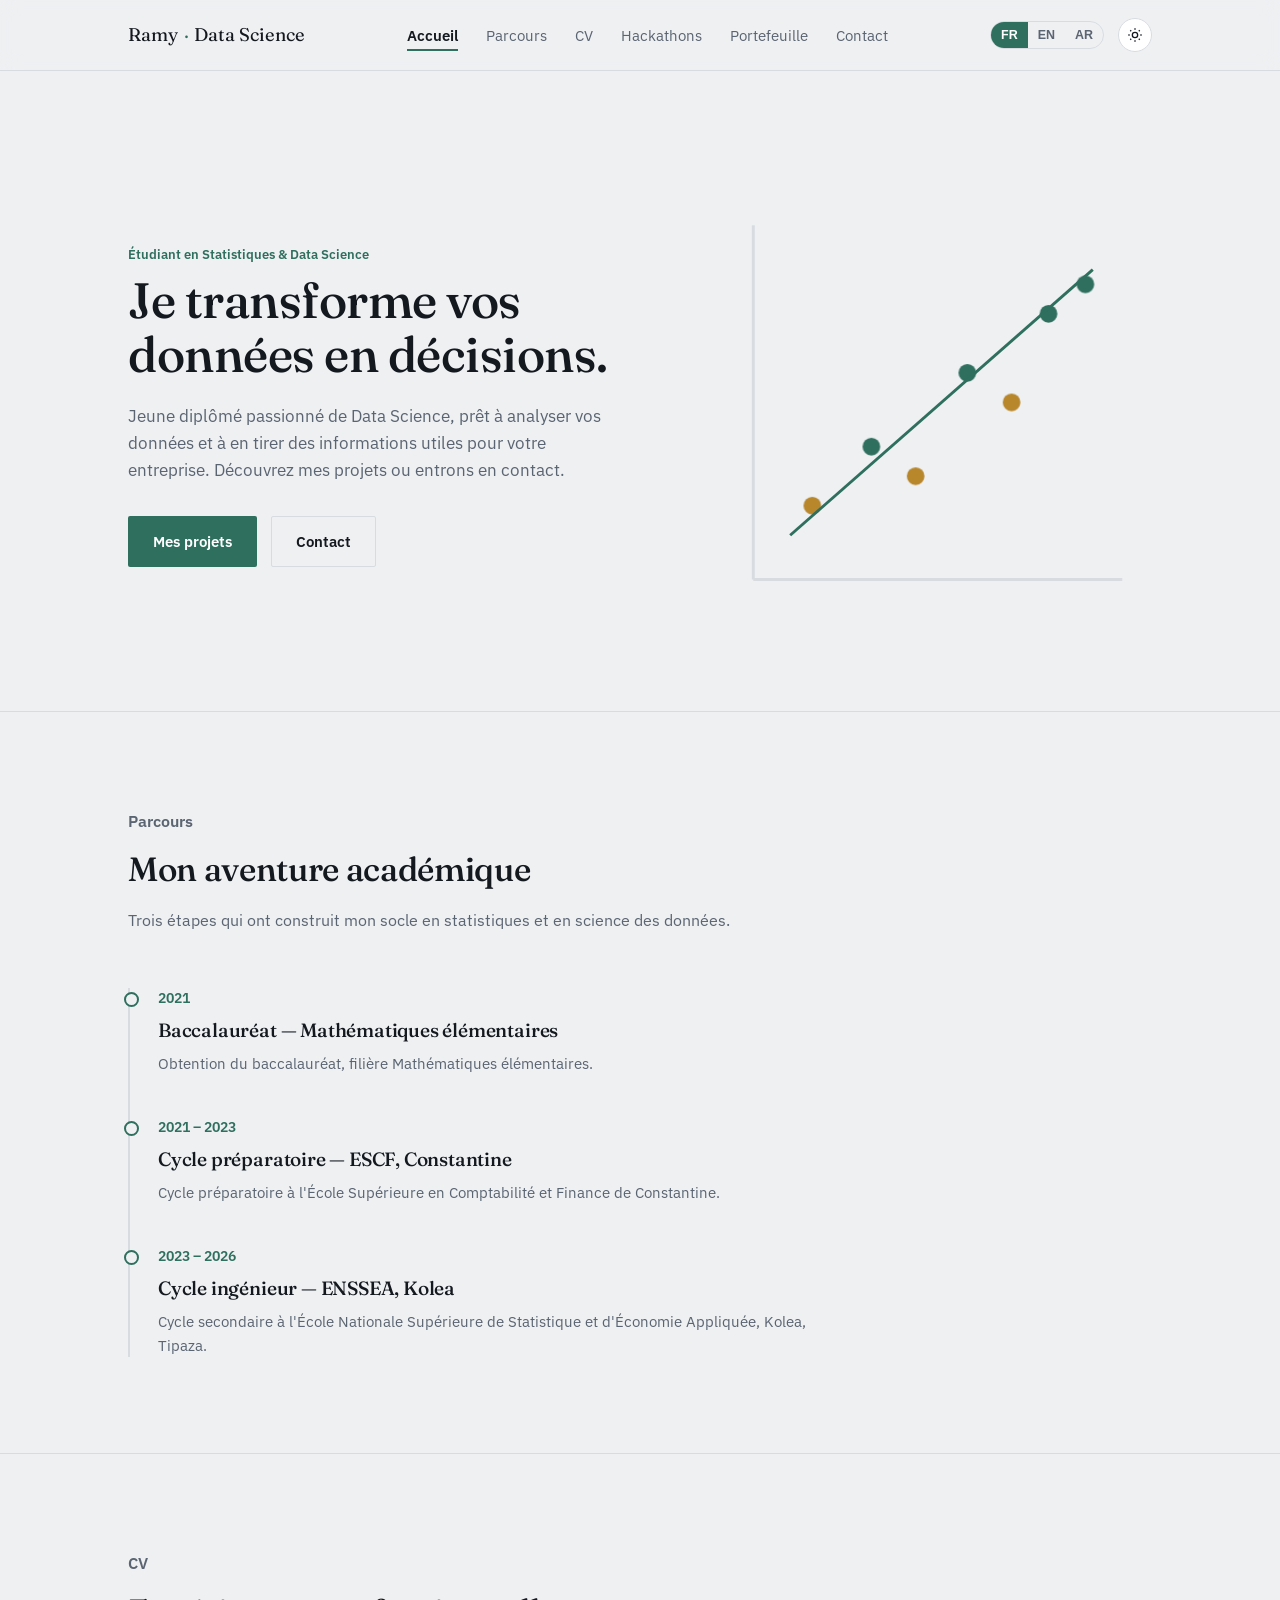
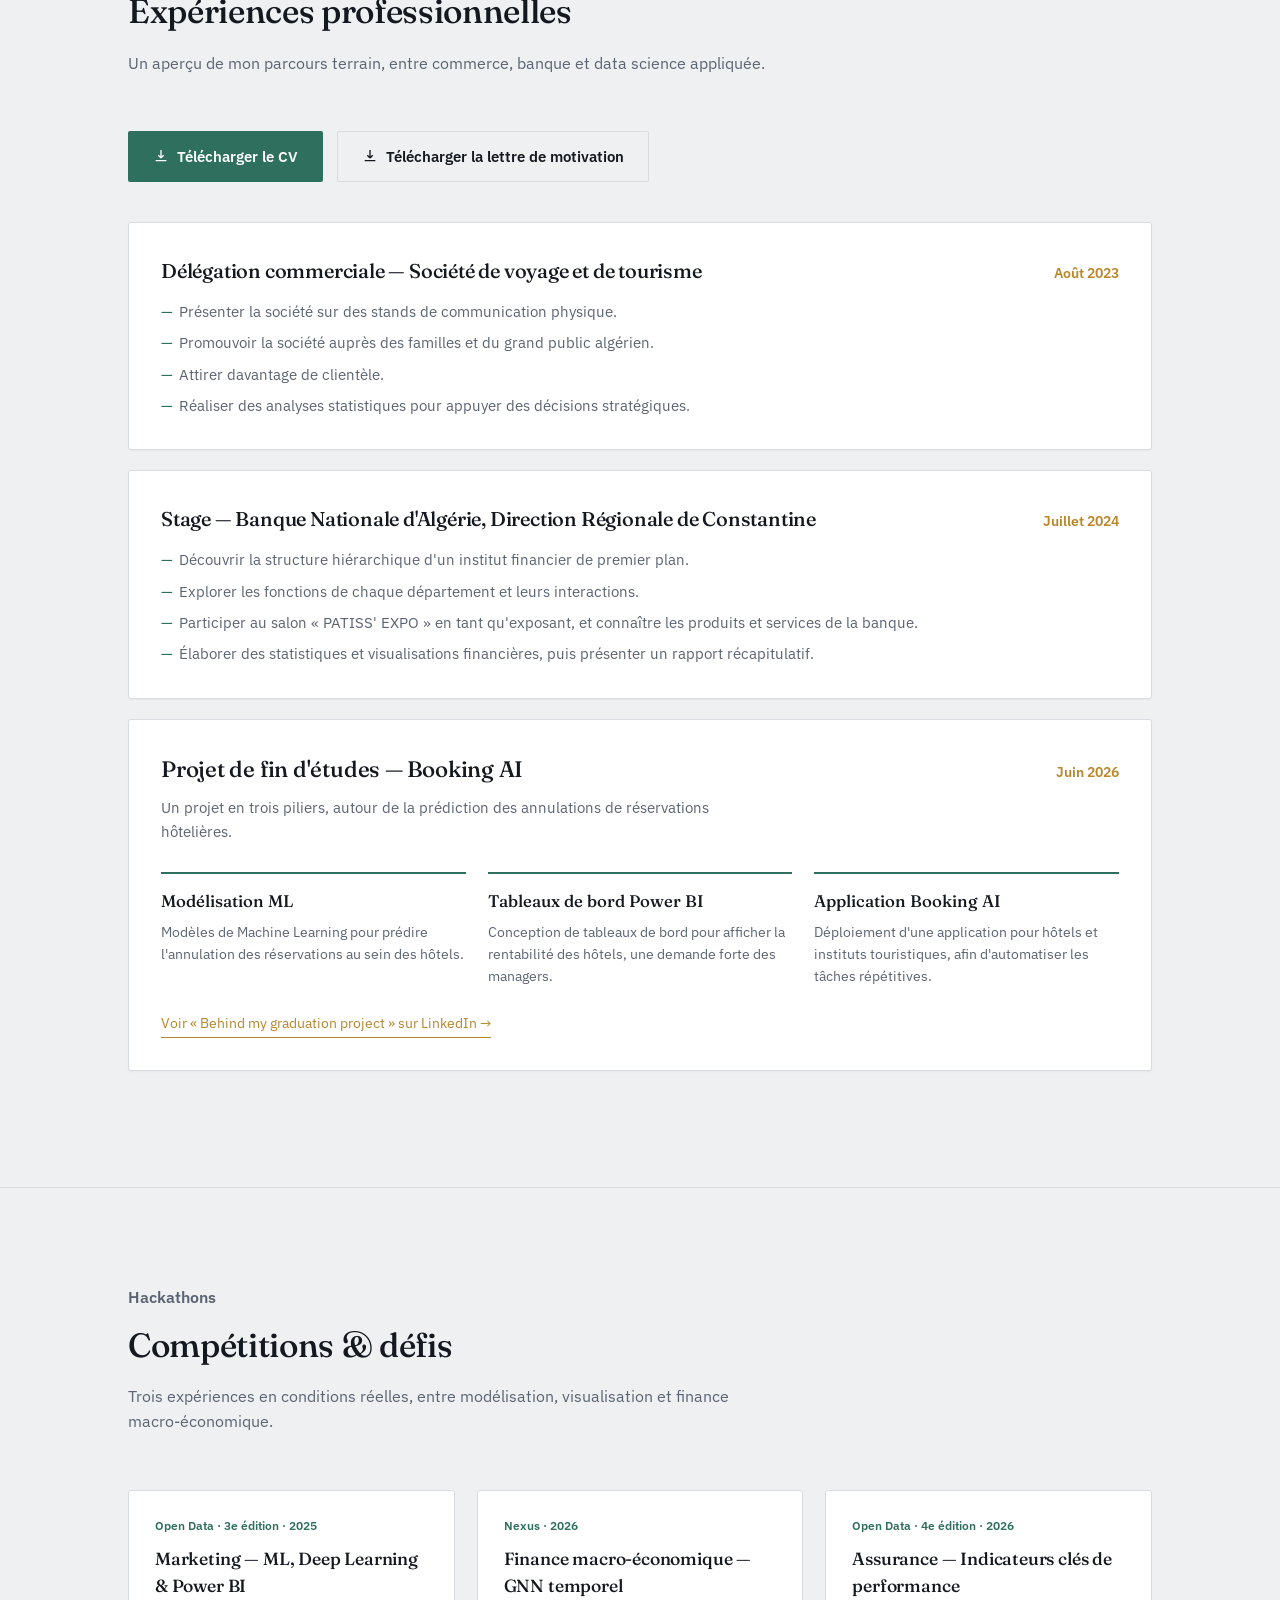
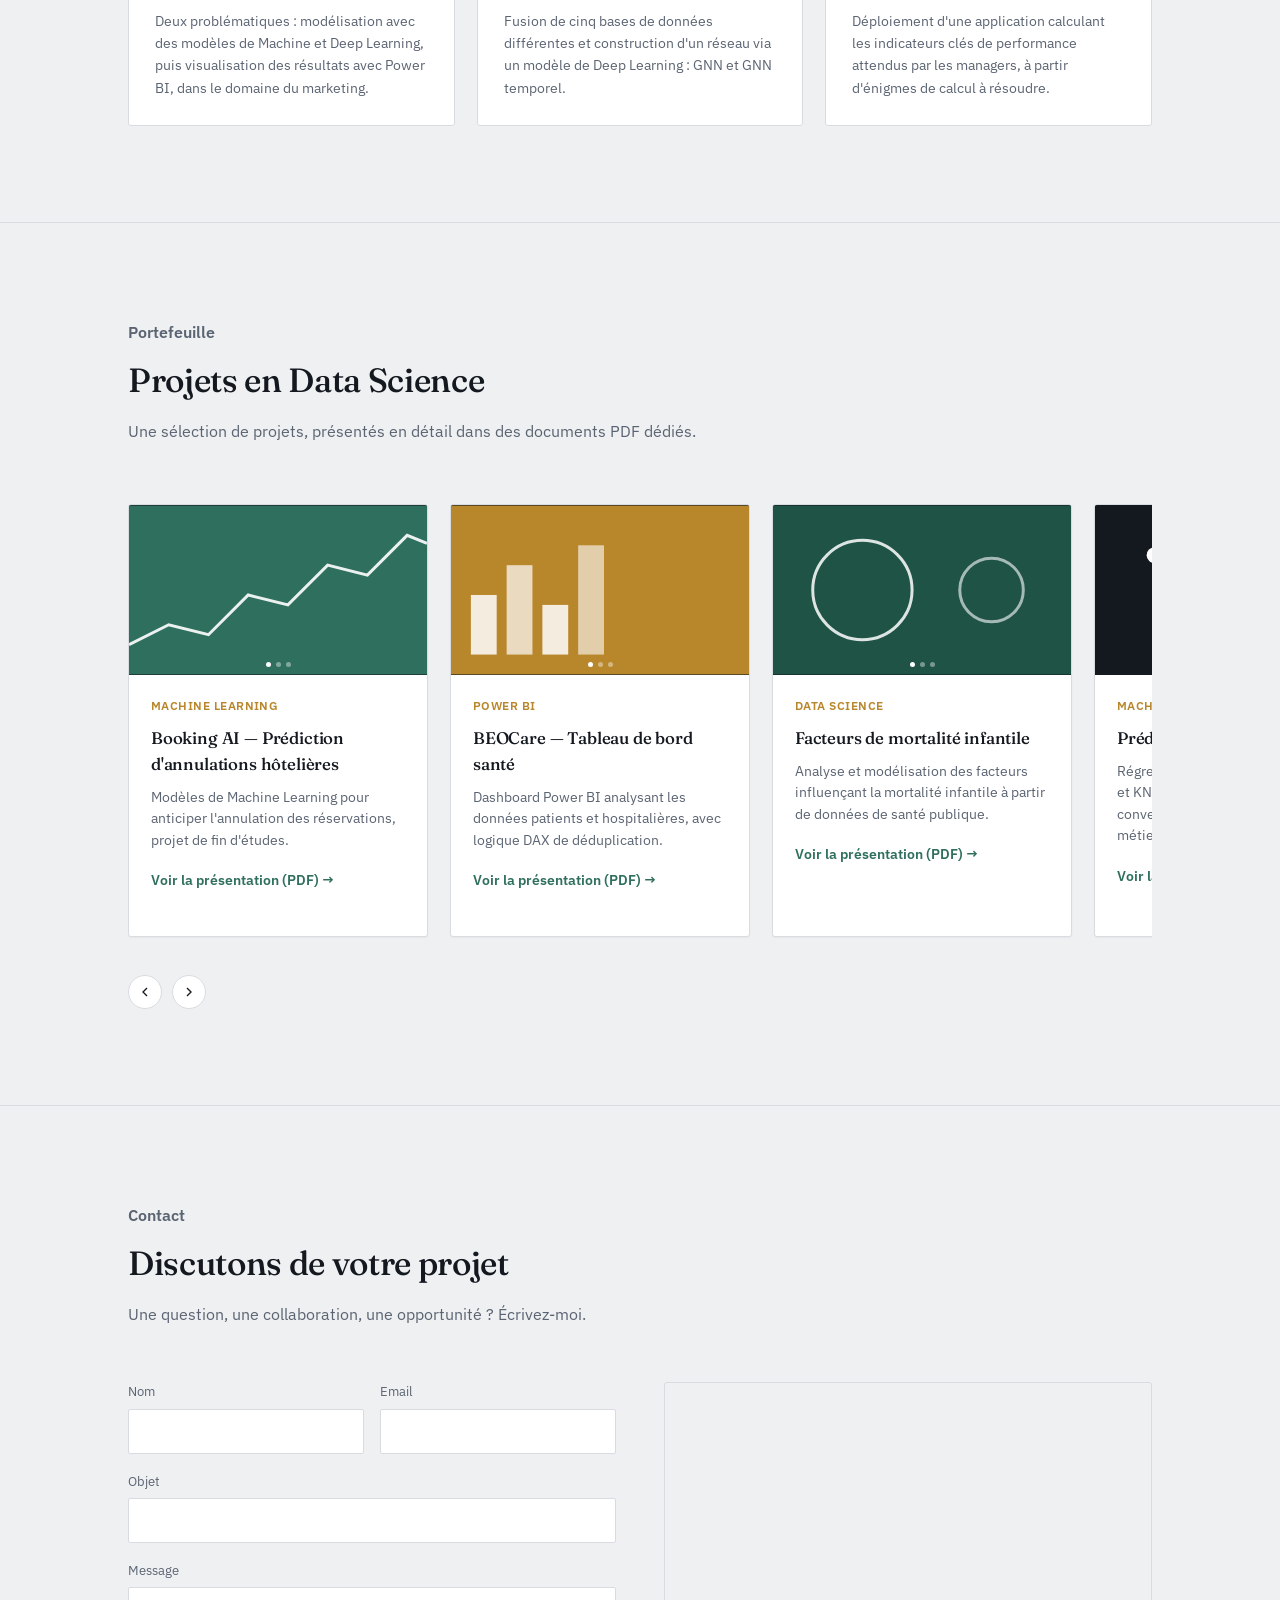
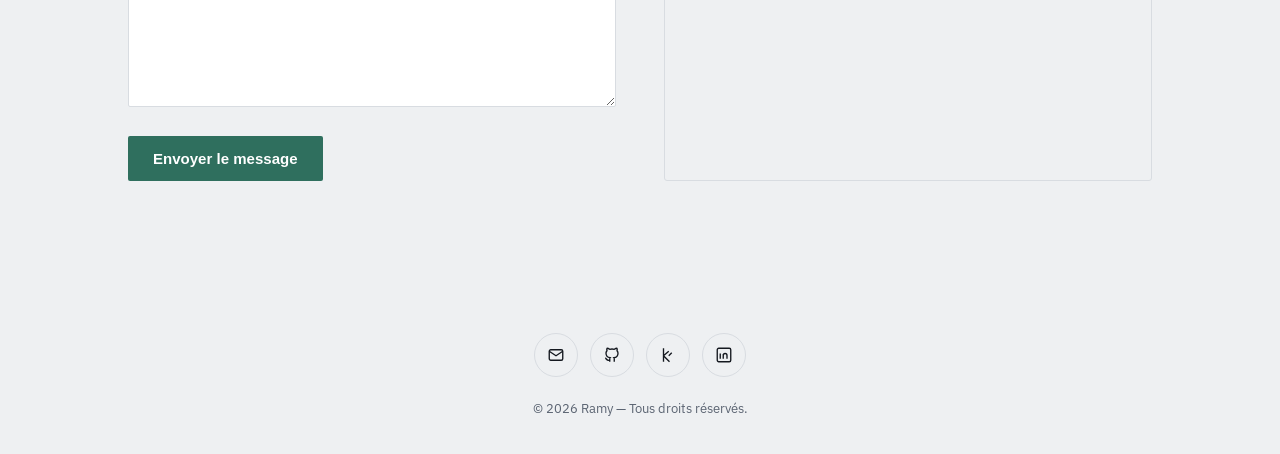
==== commit b759c1fe: "Rename portfolio (1).html to index.html" ====
--- a/index.html
+++ b/index.html
@@ -65,8 +65,15 @@
 .logo{ font-family:var(--serif); font-size:1.15rem; display:flex; align-items:baseline; gap:6px; }
 .logo em{ font-style:normal; color:var(--accent); }
 .navlinks{ display:flex; gap:28px; list-style:none; }
-.navlinks a{ font-size:0.92rem; color:var(--muted); position:relative; padding:4px 0; transition:color .2s; }
+.navlinks a{ font-size:0.92rem; color:var(--muted); position:relative; padding:4px 0; transition:color .25s; }
+.navlinks a::after{
+  content:''; position:absolute; left:0; bottom:-2px; height:2px; width:0; background:var(--accent);
+  transition:width .3s cubic-bezier(.2,.8,.2,1);
+}
 .navlinks a:hover{ color:var(--ink); }
+.navlinks a:hover::after{ width:100%; }
+.navlinks a.active{ color:var(--ink); font-weight:600; }
+.navlinks a.active::after{ width:100%; }
 .navtools{ display:flex; align-items:center; gap:14px; }
 .iconbtn{
   width:34px; height:34px; border-radius:50%; border:1px solid var(--line); background:var(--surface);
@@ -74,7 +81,7 @@
   transition: transform .15s ease, border-color .2s;
 }
 .iconbtn:active{ transform:scale(0.88); }
-.iconbtn:hover{ border-color:var(--accent); }
+.iconbtn:hover{ border-color:var(--accent); transform:translateY(-2px); }
 .langswitch{ display:flex; border:1px solid var(--line); border-radius:20px; overflow:hidden; }
 .langswitch button{
   border:none; background:transparent; color:var(--muted); font-size:0.78rem; font-weight:600;
@@ -96,9 +103,10 @@
 }
 .btn:active{ transform:scale(0.96); }
 .btn-primary{ background:var(--accent); color:var(--accent-ink); }
-.btn-primary:hover{ filter:brightness(1.08); }
+.btn-primary:hover{ filter:brightness(1.08); transform:translateY(-2px); }
 .btn-ghost{ border-color:var(--line); color:var(--ink); }
-.btn-ghost:hover{ border-color:var(--accent); color:var(--accent); }
+.btn-ghost:hover{ border-color:var(--accent); color:var(--accent); transform:translateY(-2px); }
+.btn svg{ flex-shrink:0; }
 .hero-art{ aspect-ratio:1/1; }
 .hero-art svg{ width:100%; height:100%; }
 .hero-art .pt{ opacity:0; animation:pop .5s cubic-bezier(.2,.8,.2,1) forwards; }
@@ -119,7 +127,12 @@
 .tl-item p{ color:var(--muted); font-size:0.95rem; }
 
 /* CV */
-.exp{ background:var(--surface); border:1px solid var(--line); border-radius:var(--radius); padding:32px; margin-bottom:20px; box-shadow:var(--shadow); }
+.cv-downloads{ display:flex; gap:14px; flex-wrap:wrap; margin-bottom:40px; }
+.exp{
+  background:var(--surface); border:1px solid var(--line); border-radius:var(--radius); padding:32px; margin-bottom:20px;
+  box-shadow:var(--shadow); transition: border-color .2s, transform .2s;
+}
+.exp:hover{ border-color:var(--accent); transform:translateY(-4px); }
 .exp-top{ display:flex; justify-content:space-between; align-items:baseline; gap:16px; flex-wrap:wrap; margin-bottom:14px; }
 .exp-top h3{ font-size:1.25rem; }
 .exp-date{ color:var(--gold); font-size:0.85rem; font-weight:600; }
@@ -127,45 +140,56 @@
 .exp li{ color:var(--muted); font-size:0.94rem; padding-left:18px; position:relative; }
 .exp li::before{ content:'—'; position:absolute; left:0; color:var(--accent); }
 
-.pfe{ background:var(--ink); color:var(--bg); border-radius:var(--radius); padding:40px; margin-top:8px; }
-[data-theme="dark"] .pfe{ background:var(--surface); border:1px solid var(--accent); }
+.pfe{ margin-top:8px; }
 .pfe-top{ display:flex; justify-content:space-between; align-items:baseline; flex-wrap:wrap; gap:12px; margin-bottom:10px; }
-.pfe h3{ color:inherit; font-size:1.4rem; }
-.pfe > p{ opacity:0.75; max-width:560px; margin-bottom:28px; font-size:0.96rem; }
+.pfe h3{ font-size:1.4rem; }
+.pfe > p{ color:var(--muted); max-width:560px; margin-bottom:28px; font-size:0.96rem; }
 .pillars{ display:grid; grid-template-columns:repeat(3,1fr); gap:22px; }
 .pillar{ border-top:2px solid var(--accent); padding-top:14px; }
-.pillar h4{ font-family:var(--serif); font-weight:500; font-size:1.05rem; margin-bottom:8px; }
-.pillar p{ opacity:0.72; font-size:0.88rem; }
+.pillar h4{ font-family:var(--serif); font-weight:500; font-size:1.05rem; margin-bottom:8px; color:var(--ink); }
+.pillar p{ color:var(--muted); font-size:0.88rem; }
 .pfe-link{ display:inline-block; margin-top:26px; font-size:0.86rem; color:var(--gold); border-bottom:1px solid var(--gold); padding-bottom:2px; }
 
 /* Hackathons */
 .hgrid{ display:grid; grid-template-columns:repeat(3,1fr); gap:22px; }
 .hcard{ background:var(--surface); border:1px solid var(--line); border-radius:var(--radius); padding:26px; transition: border-color .2s, transform .2s; }
-.hcard:hover{ border-color:var(--accent); transform:translateY(-3px); }
+.hcard:hover{ border-color:var(--accent); transform:translateY(-4px); }
 .hcard .tag{ font-size:0.75rem; font-weight:600; color:var(--accent); margin-bottom:10px; display:block;}
 .hcard h3{ font-size:1.1rem; margin-bottom:10px; }
 .hcard p{ color:var(--muted); font-size:0.9rem; }
 
 /* Portfolio carousel */
 .carousel-wrap{ position:relative; }
-.carousel{ display:flex; gap:22px; overflow-x:auto; scroll-snap-type:x mandatory; padding-bottom:10px; scrollbar-width:none; }
+.carousel{ display:flex; gap:22px; overflow-x:auto; scroll-snap-type:x mandatory; padding:4px 4px 14px; scrollbar-width:none; }
 .carousel::-webkit-scrollbar{ display:none; }
 .pcard{
-  flex:0 0 340px; scroll-snap-align:start; background:var(--surface); border:1px solid var(--line);
+  flex:0 0 300px; scroll-snap-align:start; background:var(--surface); border:1px solid var(--line);
   border-radius:var(--radius); overflow:hidden; box-shadow:var(--shadow);
-}
-.pcard-media{ height:170px; background:linear-gradient(135deg, var(--accent), var(--ink)); position:relative; overflow:hidden; }
-.pcard-media svg{ width:100%; height:100%; opacity:0.9; }
-.pcard-body{ padding:24px; }
+  transition: border-color .2s, transform .2s, box-shadow .2s;
+}
+.pcard:hover{ border-color:var(--accent); transform:translateY(-5px); box-shadow:0 10px 24px rgba(20,24,31,0.1); }
+.pcard-media{ height:170px; position:relative; overflow:hidden; background:var(--ink); }
+.pcard-media .slide{
+  position:absolute; inset:0; display:flex; align-items:center; justify-content:center;
+  opacity:0; transition:opacity .7s ease;
+}
+.pcard-media .slide.active{ opacity:1; }
+.pcard-media .slide svg{ width:100%; height:100%; }
+.pcard-dots{ position:absolute; bottom:8px; left:0; right:0; display:flex; justify-content:center; gap:5px; z-index:2; }
+.pcard-dots span{ width:5px; height:5px; border-radius:50%; background:rgba(255,255,255,0.4); transition:background .3s; }
+.pcard-dots span.active{ background:#fff; }
+.pcard-body{ padding:22px; }
 .pcard .tag{ font-size:0.72rem; font-weight:600; color:var(--gold); text-transform:uppercase; letter-spacing:0.04em; margin-bottom:10px; display:block;}
-.pcard h3{ font-size:1.1rem; margin-bottom:10px; }
-.pcard p{ color:var(--muted); font-size:0.88rem; margin-bottom:16px; }
+.pcard h3{ font-size:1.05rem; margin-bottom:10px; }
+.pcard p{ color:var(--muted); font-size:0.87rem; margin-bottom:16px; }
 .pcard a{ font-size:0.85rem; color:var(--accent); font-weight:600; }
 .carousel-nav{ display:flex; gap:10px; margin-top:24px; }
 
 /* Contact */
 .contact-grid{ display:grid; grid-template-columns:1fr 1fr; gap:48px; }
-.field{ margin-bottom:18px; }
+.formgrid{ display:grid; grid-template-columns:1fr 1fr; gap:18px 16px; }
+.field{ margin-bottom:0; }
+.field.full{ grid-column:1 / -1; }
 .field label{ display:block; font-size:0.82rem; color:var(--muted); margin-bottom:6px; }
 .field input, .field textarea{
   width:100%; background:var(--surface); border:1px solid var(--line); border-radius:2px; padding:12px 14px;
@@ -174,17 +198,21 @@
 [data-lang="ar"] .field input, [data-lang="ar"] .field textarea{ font-family:var(--arabic); }
 .field input:focus, .field textarea:focus{ outline:none; border-color:var(--accent); }
 .field textarea{ min-height:120px; resize:vertical; }
-.mapbox{ border-radius:var(--radius); overflow:hidden; border:1px solid var(--line); height:220px; margin-bottom:24px; }
+.contact-grid form .btn{ margin-top:22px; }
+.mapbox{ border-radius:var(--radius); overflow:hidden; border:1px solid var(--line); height:100%; min-height:280px; }
 .mapbox iframe{ width:100%; height:100%; border:0; filter:grayscale(0.15); }
+
+/* Footer */
+footer{ padding:56px 0 34px; }
+.footer-grid{ display:grid; justify-items:center; gap:22px; }
 .socials{ display:flex; gap:12px; }
 .social{
   width:44px; height:44px; border-radius:50%; border:1px solid var(--line); display:flex; align-items:center;
   justify-content:center; transition: transform .15s ease, border-color .2s, color .2s; color:var(--ink);
 }
-.social:hover{ border-color:var(--accent); color:var(--accent); }
+.social:hover{ border-color:var(--accent); color:var(--accent); transform:translateY(-3px); }
 .social:active{ transform:scale(0.9); }
-
-footer{ padding:32px 0; text-align:center; color:var(--muted); font-size:0.82rem; }
+footer p{ color:var(--muted); font-size:0.82rem; }
 
 .reveal{ opacity:0; transform:translateY(10px); transition:opacity .6s ease, transform .6s ease; }
 .reveal.in{ opacity:1; transform:none; }
@@ -196,6 +224,7 @@
   .hgrid{ grid-template-columns:1fr; }
   .pillars{ grid-template-columns:1fr; }
   .contact-grid{ grid-template-columns:1fr; }
+  .formgrid{ grid-template-columns:1fr; }
   section{ padding:64px 0; }
   .hero h1{ font-size:2.1rem; }
 }
@@ -296,6 +325,17 @@
       <p data-i18n="cv_text">Un aperçu de mon parcours terrain, entre commerce, banque et data science appliquée.</p>
     </div>
 
+    <div class="cv-downloads reveal">
+      <a href="cv-ramy.pdf" download class="btn btn-primary" data-i18n="cv_dl_cv">
+        <svg width="16" height="16" viewBox="0 0 24 24" fill="none" stroke="currentColor" stroke-width="2"><path d="M12 3v12m0 0l-4-4m4 4l4-4M4 19h16"/></svg>
+        Télécharger le CV
+      </a>
+      <a href="lettre-motivation-ramy.pdf" download class="btn btn-ghost" data-i18n="cv_dl_lm">
+        <svg width="16" height="16" viewBox="0 0 24 24" fill="none" stroke="currentColor" stroke-width="2"><path d="M12 3v12m0 0l-4-4m4 4l4-4M4 19h16"/></svg>
+        Télécharger la lettre de motivation
+      </a>
+    </div>
+
     <div class="exp reveal">
       <div class="exp-top">
         <h3 data-i18n="exp1_title">Délégation commerciale — Société de voyage et de tourisme</h3>
@@ -322,7 +362,7 @@
       </ul>
     </div>
 
-    <div class="pfe reveal">
+    <div class="exp pfe reveal">
       <div class="pfe-top">
         <h3 data-i18n="pfe_title">Projet de fin d'études — Booking AI</h3>
         <span class="exp-date" data-i18n="pfe_date">Juin 2026</span>
@@ -385,8 +425,14 @@
     </div>
     <div class="carousel-wrap reveal">
       <div class="carousel" id="carousel">
-        <div class="pcard">
-          <div class="pcard-media"><svg viewBox="0 0 340 170"><polyline points="0,140 40,120 80,130 120,90 160,100 200,60 240,70 280,30 340,45" fill="none" stroke="white" stroke-width="3" opacity="0.85"/></svg></div>
+
+        <div class="pcard" data-slides="3">
+          <div class="pcard-media">
+            <div class="slide active"><svg viewBox="0 0 300 170"><rect width="300" height="170" fill="#2F6F5E"/><polyline points="0,140 40,120 80,130 120,90 160,100 200,60 240,70 280,30 300,38" fill="none" stroke="white" stroke-width="3" opacity="0.9"/></svg></div>
+            <div class="slide"><svg viewBox="0 0 300 170"><rect width="300" height="170" fill="#1E5346"/><circle cx="150" cy="85" r="45" fill="none" stroke="white" stroke-width="3" opacity="0.85"/><path d="M150 40a45 45 0 0 1 45 45" stroke="#B8862B" stroke-width="4" fill="none"/></svg></div>
+            <div class="slide"><svg viewBox="0 0 300 170"><rect width="300" height="170" fill="#14181F"/><rect x="30" y="90" width="26" height="50" fill="white" opacity="0.8"/><rect x="70" y="60" width="26" height="80" fill="white" opacity="0.6"/><rect x="110" y="100" width="26" height="40" fill="white" opacity="0.8"/><rect x="150" y="40" width="26" height="100" fill="#B8862B" opacity="0.9"/></svg></div>
+            <div class="pcard-dots"><span class="active"></span><span></span><span></span></div>
+          </div>
           <div class="pcard-body">
             <span class="tag" data-i18n="p1_tag">Machine Learning</span>
             <h3 data-i18n="p1_title">Booking AI — Prédiction d'annulations hôtelières</h3>
@@ -394,8 +440,14 @@
             <a href="#" data-i18n="p_view">Voir la présentation (PDF) →</a>
           </div>
         </div>
-        <div class="pcard">
-          <div class="pcard-media"><svg viewBox="0 0 340 170"><rect x="20" y="90" width="30" height="60" fill="white" opacity="0.85"/><rect x="60" y="60" width="30" height="90" fill="white" opacity="0.7"/><rect x="100" y="100" width="30" height="50" fill="white" opacity="0.85"/><rect x="140" y="40" width="30" height="110" fill="white" opacity="0.6"/></svg></div>
+
+        <div class="pcard" data-slides="3">
+          <div class="pcard-media">
+            <div class="slide active"><svg viewBox="0 0 300 170"><rect width="300" height="170" fill="#B8862B"/><rect x="20" y="90" width="26" height="60" fill="white" opacity="0.85"/><rect x="56" y="60" width="26" height="90" fill="white" opacity="0.7"/><rect x="92" y="100" width="26" height="50" fill="white" opacity="0.85"/><rect x="128" y="40" width="26" height="110" fill="white" opacity="0.6"/></svg></div>
+            <div class="slide"><svg viewBox="0 0 300 170"><rect width="300" height="170" fill="#14181F"/><circle cx="90" cy="85" r="40" fill="none" stroke="white" stroke-width="3"/><circle cx="200" cy="85" r="26" fill="none" stroke="#B8862B" stroke-width="3"/></svg></div>
+            <div class="slide"><svg viewBox="0 0 300 170"><rect width="300" height="170" fill="#2F6F5E"/><line x1="20" y1="140" x2="280" y2="140" stroke="white" stroke-width="2" opacity="0.6"/><polyline points="20,120 70,100 120,110 170,70 220,80 280,40" fill="none" stroke="white" stroke-width="3"/></svg></div>
+            <div class="pcard-dots"><span class="active"></span><span></span><span></span></div>
+          </div>
           <div class="pcard-body">
             <span class="tag" data-i18n="p2_tag">Power BI</span>
             <h3 data-i18n="p2_title">BEOCare — Tableau de bord santé</h3>
@@ -403,8 +455,14 @@
             <a href="#" data-i18n="p_view">Voir la présentation (PDF) →</a>
           </div>
         </div>
-        <div class="pcard">
-          <div class="pcard-media"><svg viewBox="0 0 340 170"><circle cx="90" cy="90" r="55" fill="none" stroke="white" stroke-width="3" opacity="0.85"/><circle cx="230" cy="90" r="35" fill="none" stroke="white" stroke-width="3" opacity="0.6"/></svg></div>
+
+        <div class="pcard" data-slides="3">
+          <div class="pcard-media">
+            <div class="slide active"><svg viewBox="0 0 300 170"><rect width="300" height="170" fill="#1E5346"/><circle cx="90" cy="85" r="50" fill="none" stroke="white" stroke-width="3" opacity="0.85"/><circle cx="220" cy="85" r="32" fill="none" stroke="white" stroke-width="3" opacity="0.6"/></svg></div>
+            <div class="slide"><svg viewBox="0 0 300 170"><rect width="300" height="170" fill="#14181F"/><rect x="40" y="50" width="220" height="70" rx="4" fill="none" stroke="#B8862B" stroke-width="2"/><line x1="60" y1="70" x2="240" y2="70" stroke="white" stroke-width="2" opacity="0.6"/><line x1="60" y1="90" x2="200" y2="90" stroke="white" stroke-width="2" opacity="0.4"/></svg></div>
+            <div class="slide"><svg viewBox="0 0 300 170"><rect width="300" height="170" fill="#2F6F5E"/><polyline points="20,130 70,110 120,120 170,80 220,90 280,50" fill="none" stroke="#B8862B" stroke-width="3"/></svg></div>
+            <div class="pcard-dots"><span class="active"></span><span></span><span></span></div>
+          </div>
           <div class="pcard-body">
             <span class="tag" data-i18n="p3_tag">Data Science</span>
             <h3 data-i18n="p3_title">Facteurs de mortalité infantile</h3>
@@ -412,6 +470,37 @@
             <a href="#" data-i18n="p_view">Voir la présentation (PDF) →</a>
           </div>
         </div>
+
+        <div class="pcard" data-slides="3">
+          <div class="pcard-media">
+            <div class="slide active"><svg viewBox="0 0 300 170"><rect width="300" height="170" fill="#14181F"/><circle cx="100" cy="90" r="8" fill="#B8862B"/><circle cx="160" cy="60" r="8" fill="white"/><circle cx="210" cy="110" r="8" fill="white"/><circle cx="60" cy="50" r="8" fill="white"/><line x1="100" y1="90" x2="160" y2="60" stroke="white" stroke-width="1.5" opacity="0.6"/><line x1="100" y1="90" x2="210" y2="110" stroke="white" stroke-width="1.5" opacity="0.6"/><line x1="100" y1="90" x2="60" y2="50" stroke="white" stroke-width="1.5" opacity="0.6"/></svg></div>
+            <div class="slide"><svg viewBox="0 0 300 170"><rect width="300" height="170" fill="#B8862B"/><rect x="30" y="100" width="26" height="40" fill="white" opacity="0.85"/><rect x="70" y="70" width="26" height="70" fill="white" opacity="0.7"/><rect x="110" y="110" width="26" height="30" fill="white" opacity="0.85"/></svg></div>
+            <div class="slide"><svg viewBox="0 0 300 170"><rect width="300" height="170" fill="#2F6F5E"/><polyline points="20,120 60,90 100,100 140,60 180,75 220,40 260,50" fill="none" stroke="white" stroke-width="3"/></svg></div>
+            <div class="pcard-dots"><span class="active"></span><span></span><span></span></div>
+          </div>
+          <div class="pcard-body">
+            <span class="tag" data-i18n="p4_tag">Machine Learning</span>
+            <h3 data-i18n="p4_title">Prédiction de conversion client</h3>
+            <p data-i18n="p4_text">Régression logistique, Random Forest et KNN avec SMOTE pour prédire la conversion client selon les objectifs métier.</p>
+            <a href="#" data-i18n="p_view">Voir la présentation (PDF) →</a>
+          </div>
+        </div>
+
+        <div class="pcard" data-slides="3">
+          <div class="pcard-media">
+            <div class="slide active"><svg viewBox="0 0 300 170"><rect width="300" height="170" fill="#2F6F5E"/><circle cx="80" cy="60" r="7" fill="white"/><circle cx="150" cy="100" r="7" fill="#B8862B"/><circle cx="220" cy="55" r="7" fill="white"/><circle cx="230" cy="120" r="7" fill="white"/><line x1="80" y1="60" x2="150" y2="100" stroke="white" stroke-width="1.5" opacity="0.6"/><line x1="150" y1="100" x2="220" y2="55" stroke="white" stroke-width="1.5" opacity="0.6"/><line x1="150" y1="100" x2="230" y2="120" stroke="white" stroke-width="1.5" opacity="0.6"/></svg></div>
+            <div class="slide"><svg viewBox="0 0 300 170"><rect width="300" height="170" fill="#14181F"/><polyline points="20,130 60,110 100,120 140,80 180,95 220,55 260,70" fill="none" stroke="#B8862B" stroke-width="3"/></svg></div>
+            <div class="slide"><svg viewBox="0 0 300 170"><rect width="300" height="170" fill="#1E5346"/><rect x="40" y="50" width="220" height="70" rx="4" fill="none" stroke="white" stroke-width="2"/><line x1="60" y1="70" x2="240" y2="70" stroke="white" stroke-width="2" opacity="0.6"/></svg></div>
+            <div class="pcard-dots"><span class="active"></span><span></span><span></span></div>
+          </div>
+          <div class="pcard-body">
+            <span class="tag" data-i18n="p5_tag">Deep Learning</span>
+            <h3 data-i18n="p5_title">Nexus — Réseau financier temporel</h3>
+            <p data-i18n="p5_text">Fusion de cinq bases de données et modélisation d'un réseau GNN temporel appliqué à la finance macro-économique.</p>
+            <a href="#" data-i18n="p_view">Voir la présentation (PDF) →</a>
+          </div>
+        </div>
+
       </div>
       <div class="carousel-nav">
         <button class="iconbtn" id="prevCard" aria-label="Précédent">
@@ -435,45 +524,51 @@
     </div>
     <div class="contact-grid reveal">
       <form onsubmit="event.preventDefault(); alert(this.dataset.sent);" data-sent="Message prêt à être envoyé (formulaire de démonstration).">
-        <div class="field">
-          <label data-i18n="f_subject">Objet</label>
-          <input type="text" required>
-        </div>
-        <div class="field">
-          <label data-i18n="f_email">Email</label>
-          <input type="email" required>
-        </div>
-        <div class="field">
-          <label data-i18n="f_message">Message</label>
-          <textarea required></textarea>
+        <div class="formgrid">
+          <div class="field">
+            <label data-i18n="f_name">Nom</label>
+            <input type="text" required>
+          </div>
+          <div class="field">
+            <label data-i18n="f_email">Email</label>
+            <input type="email" required>
+          </div>
+          <div class="field full">
+            <label data-i18n="f_subject">Objet</label>
+            <input type="text" required>
+          </div>
+          <div class="field full">
+            <label data-i18n="f_message">Message</label>
+            <textarea required></textarea>
+          </div>
         </div>
         <button type="submit" class="btn btn-primary" data-i18n="f_send">Envoyer le message</button>
       </form>
-      <div>
-        <div class="mapbox">
-          <iframe src="https://www.google.com/maps?q=Constantine,Algeria&output=embed" loading="lazy"></iframe>
-        </div>
-        <div class="socials">
-          <a class="social" href="mailto:votre.email@example.com" aria-label="Email" title="Email">
-            <svg width="18" height="18" viewBox="0 0 24 24" fill="none" stroke="currentColor" stroke-width="1.8"><rect x="3" y="5" width="18" height="14" rx="2"/><path d="M3 7l9 6 9-6"/></svg>
-          </a>
-          <a class="social" href="https://github.com/" target="_blank" aria-label="GitHub" title="GitHub">
-            <svg width="18" height="18" viewBox="0 0 24 24" fill="none" stroke="currentColor" stroke-width="1.8"><path d="M9 19c-4.3 1.4-4.3-2.5-6-3m12 5v-3.5c0-1 .1-1.4-.5-2 2.8-.3 5.5-1.4 5.5-6a4.6 4.6 0 0 0-1.3-3.2 4.2 4.2 0 0 0-.1-3.2s-1.1-.3-3.5 1.3a12.3 12.3 0 0 0-6.2 0C6.5 2.8 5.4 3.1 5.4 3.1a4.2 4.2 0 0 0-.1 3.2A4.6 4.6 0 0 0 4 9.5c0 4.6 2.7 5.7 5.5 6-.6.6-.6 1.2-.5 2V21"/></svg>
-          </a>
-          <a class="social" href="https://www.kaggle.com/" target="_blank" aria-label="Kaggle" title="Kaggle">
-            <svg width="18" height="18" viewBox="0 0 24 24" fill="none" stroke="currentColor" stroke-width="1.8"><path d="M6 3v18M6 13l7-6M6 13l8 8M13 13l4-4"/></svg>
-          </a>
-          <a class="social" href="https://www.linkedin.com/" target="_blank" aria-label="LinkedIn" title="LinkedIn">
-            <svg width="18" height="18" viewBox="0 0 24 24" fill="none" stroke="currentColor" stroke-width="1.8"><rect x="3" y="3" width="18" height="18" rx="2"/><path d="M7 10v7M7 7v.01M11 17v-4.5a2.5 2.5 0 0 1 5 0V17M11 10.5V17"/></svg>
-          </a>
-        </div>
+      <div class="mapbox">
+        <iframe src="https://www.google.com/maps?q=Constantine,Algeria&output=embed" loading="lazy"></iframe>
       </div>
     </div>
   </div>
 </section>
 
 <footer>
-  <p data-i18n="footer_text">© 2026 Ramy — Tous droits réservés.</p>
+  <div class="wrap footer-grid">
+    <div class="socials">
+      <a class="social" href="mailto:votre.email@example.com" aria-label="Email" title="Email">
+        <svg width="18" height="18" viewBox="0 0 24 24" fill="none" stroke="currentColor" stroke-width="1.8"><rect x="3" y="5" width="18" height="14" rx="2"/><path d="M3 7l9 6 9-6"/></svg>
+      </a>
+      <a class="social" href="https://github.com/" target="_blank" aria-label="GitHub" title="GitHub">
+        <svg width="18" height="18" viewBox="0 0 24 24" fill="none" stroke="currentColor" stroke-width="1.8"><path d="M9 19c-4.3 1.4-4.3-2.5-6-3m12 5v-3.5c0-1 .1-1.4-.5-2 2.8-.3 5.5-1.4 5.5-6a4.6 4.6 0 0 0-1.3-3.2 4.2 4.2 0 0 0-.1-3.2s-1.1-.3-3.5 1.3a12.3 12.3 0 0 0-6.2 0C6.5 2.8 5.4 3.1 5.4 3.1a4.2 4.2 0 0 0-.1 3.2A4.6 4.6 0 0 0 4 9.5c0 4.6 2.7 5.7 5.5 6-.6.6-.6 1.2-.5 2V21"/></svg>
+      </a>
+      <a class="social" href="https://www.kaggle.com/" target="_blank" aria-label="Kaggle" title="Kaggle">
+        <svg width="18" height="18" viewBox="0 0 24 24" fill="none" stroke="currentColor" stroke-width="1.8"><path d="M6 3v18M6 13l7-6M6 13l8 8M13 13l4-4"/></svg>
+      </a>
+      <a class="social" href="https://www.linkedin.com/" target="_blank" aria-label="LinkedIn" title="LinkedIn">
+        <svg width="18" height="18" viewBox="0 0 24 24" fill="none" stroke="currentColor" stroke-width="1.8"><rect x="3" y="3" width="18" height="18" rx="2"/><path d="M7 10v7M7 7v.01M11 17v-4.5a2.5 2.5 0 0 1 5 0V17M11 10.5V17"/></svg>
+      </a>
+    </div>
+    <p data-i18n="footer_text">© 2026 Ramy — Tous droits réservés.</p>
+  </div>
 </footer>
 
 <script>
@@ -489,6 +584,7 @@
     path2_title:"Cycle préparatoire — ESCF, Constantine", path2_text:"Cycle préparatoire à l'École Supérieure en Comptabilité et Finance de Constantine.",
     path3_title:"Cycle ingénieur — ENSSEA, Kolea", path3_text:"Cycle secondaire à l'École Nationale Supérieure de Statistique et d'Économie Appliquée, Kolea, Tipaza.",
     cv_kicker:"CV", cv_title:"Expériences professionnelles", cv_text:"Un aperçu de mon parcours terrain, entre commerce, banque et data science appliquée.",
+    cv_dl_cv:"Télécharger le CV", cv_dl_lm:"Télécharger la lettre de motivation",
     exp1_title:"Délégation commerciale — Société de voyage et de tourisme", exp1_date:"Août 2023",
     exp1_l1:"Présenter la société sur des stands de communication physique.", exp1_l2:"Promouvoir la société auprès des familles et du grand public algérien.",
     exp1_l3:"Attirer davantage de clientèle.", exp1_l4:"Réaliser des analyses statistiques pour appuyer des décisions stratégiques.",
@@ -511,9 +607,11 @@
     p1_tag:"Machine Learning", p1_title:"Booking AI — Prédiction d'annulations hôtelières", p1_text:"Modèles de Machine Learning pour anticiper l'annulation des réservations, projet de fin d'études.",
     p2_tag:"Power BI", p2_title:"BEOCare — Tableau de bord santé", p2_text:"Dashboard Power BI analysant les données patients et hospitalières, avec logique DAX de déduplication.",
     p3_tag:"Data Science", p3_title:"Facteurs de mortalité infantile", p3_text:"Analyse et modélisation des facteurs influençant la mortalité infantile à partir de données de santé publique.",
+    p4_tag:"Machine Learning", p4_title:"Prédiction de conversion client", p4_text:"Régression logistique, Random Forest et KNN avec SMOTE pour prédire la conversion client selon les objectifs métier.",
+    p5_tag:"Deep Learning", p5_title:"Nexus — Réseau financier temporel", p5_text:"Fusion de cinq bases de données et modélisation d'un réseau GNN temporel appliqué à la finance macro-économique.",
     p_view:"Voir la présentation (PDF) →",
     contact_kicker:"Contact", contact_title:"Discutons de votre projet", contact_text:"Une question, une collaboration, une opportunité ? Écrivez-moi.",
-    f_subject:"Objet", f_email:"Email", f_message:"Message", f_send:"Envoyer le message",
+    f_name:"Nom", f_subject:"Objet", f_email:"Email", f_message:"Message", f_send:"Envoyer le message",
     footer_text:"© 2026 Ramy — Tous droits réservés."
   },
   en: {
@@ -526,6 +624,7 @@
     path2_title:"Preparatory cycle — ESCF, Constantine", path2_text:"Preparatory cycle at the Higher School of Accounting and Finance in Constantine.",
     path3_title:"Engineering cycle — ENSSEA, Kolea", path3_text:"Second cycle at the National Higher School of Statistics and Applied Economics, Kolea, Tipaza.",
     cv_kicker:"Resume", cv_title:"Professional experience", cv_text:"A look at my hands-on background, across sales, banking and applied data science.",
+    cv_dl_cv:"Download resume", cv_dl_lm:"Download cover letter",
     exp1_title:"Sales representative — Travel & tourism company", exp1_date:"August 2023",
     exp1_l1:"Represented the company at physical communication stands.", exp1_l2:"Promoted the company among Algerian families and the wider public.",
     exp1_l3:"Attracted more clients.", exp1_l4:"Ran statistical analyses to support strategic decisions.",
@@ -548,9 +647,11 @@
     p1_tag:"Machine Learning", p1_title:"Booking AI — Hotel cancellation prediction", p1_text:"Machine Learning models to anticipate booking cancellations, graduation project.",
     p2_tag:"Power BI", p2_title:"BEOCare — Healthcare dashboard", p2_text:"Power BI dashboard analyzing patient and hospital data, with DAX deduplication logic.",
     p3_tag:"Data Science", p3_title:"Child mortality factors", p3_text:"Analysis and modeling of factors influencing child mortality from public health data.",
+    p4_tag:"Machine Learning", p4_title:"Customer conversion prediction", p4_text:"Logistic Regression, Random Forest and KNN with SMOTE to predict customer conversion against business objectives.",
+    p5_tag:"Deep Learning", p5_title:"Nexus — Temporal financial network", p5_text:"Merged five databases and modeled a temporal GNN network applied to macro-economic finance.",
     p_view:"View the presentation (PDF) →",
     contact_kicker:"Contact", contact_title:"Let's talk about your project", contact_text:"A question, a collaboration, an opportunity? Write to me.",
-    f_subject:"Subject", f_email:"Email", f_message:"Message", f_send:"Send message",
+    f_name:"Name", f_subject:"Subject", f_email:"Email", f_message:"Message", f_send:"Send message",
     footer_text:"© 2026 Ramy — All rights reserved."
   },
   ar: {
@@ -563,6 +664,7 @@
     path2_title:"الطور التحضيري — المدرسة العليا للمحاسبة والمالية، قسنطينة", path2_text:"طور تحضيري بالمدرسة العليا للمحاسبة والمالية بقسنطينة.",
     path3_title:"الطور الهندسي — المدرسة الوطنية العليا للإحصاء، قوليعة", path3_text:"الطور الثانوي بالمدرسة الوطنية العليا للإحصاء والاقتصاد التطبيقي، قوليعة، تيبازة.",
     cv_kicker:"السيرة الذاتية", cv_title:"الخبرات المهنية", cv_text:"لمحة عن مساري الميداني، بين التجارة والبنوك وعلم البيانات التطبيقي.",
+    cv_dl_cv:"تحميل السيرة الذاتية", cv_dl_lm:"تحميل رسالة التحفيز",
     exp1_title:"مندوب تجاري — شركة سفر وسياحة", exp1_date:"أوت 2023",
     exp1_l1:"تمثيل الشركة في أجنحة التواصل الميداني.", exp1_l2:"الترويج للشركة لدى العائلات والجمهور الجزائري.",
     exp1_l3:"جلب المزيد من الزبائن.", exp1_l4:"إجراء تحليلات إحصائية لدعم القرارات الاستراتيجية.",
@@ -585,9 +687,11 @@
     p1_tag:"تعلم آلي", p1_title:"Booking AI — التنبؤ بإلغاء حجوزات الفنادق", p1_text:"نماذج تعلم آلي لتوقع إلغاء الحجوزات، مشروع نهاية الدراسة.",
     p2_tag:"Power BI", p2_title:"BEOCare — لوحة قيادة صحية", p2_text:"لوحة Power BI تحلل بيانات المرضى والمستشفيات، بمنطق DAX لإزالة التكرار.",
     p3_tag:"علم البيانات", p3_title:"عوامل وفيات الأطفال", p3_text:"تحليل ونمذجة العوامل المؤثرة في وفيات الأطفال انطلاقاً من بيانات الصحة العمومية.",
+    p4_tag:"تعلم آلي", p4_title:"التنبؤ بتحويل العملاء", p4_text:"الانحدار اللوجستي وRandom Forest وKNN مع SMOTE للتنبؤ بتحويل العملاء وفق أهداف العمل.",
+    p5_tag:"تعلم عميق", p5_title:"Nexus — شبكة مالية زمنية", p5_text:"دمج خمس قواعد بيانات ونمذجة شبكة GNN زمنية مطبقة على التمويل الاقتصادي الكلي.",
     p_view:"شاهد العرض (PDF) ←",
     contact_kicker:"تواصل", contact_title:"لنتحدث عن مشروعك", contact_text:"سؤال، تعاون، فرصة؟ راسلني.",
-    f_subject:"الموضوع", f_email:"البريد الإلكتروني", f_message:"الرسالة", f_send:"إرسال الرسالة",
+    f_name:"الاسم", f_subject:"الموضوع", f_email:"البريد الإلكتروني", f_message:"الرسالة", f_send:"إرسال الرسالة",
     footer_text:"© 2026 رامي — جميع الحقوق محفوظة."
   }
 };
@@ -598,7 +702,7 @@
   document.documentElement.setAttribute('dir', lang === 'ar' ? 'rtl' : 'ltr');
   document.querySelectorAll('[data-i18n]').forEach(el=>{
     const key = el.getAttribute('data-i18n');
-    if(I18N[lang][key]) el.textContent = I18N[lang][key];
+    if(I18N[lang][key]) el.lastChild && el.querySelector('svg') ? (el.childNodes[el.childNodes.length-1].textContent = ' ' + I18N[lang][key]) : (el.textContent = I18N[lang][key]);
   });
   document.querySelectorAll('#langswitch button').forEach(b=>{
     b.classList.toggle('active', b.dataset.setlang === lang);
@@ -633,16 +737,47 @@
   else{ applyTheme(window.matchMedia('(prefers-color-scheme: dark)').matches ? 'dark' : 'light'); }
 })();
 
-/* ---------- carousel ---------- */
+/* ---------- carousel nav buttons ---------- */
 const carousel = document.getElementById('carousel');
-document.getElementById('nextCard').addEventListener('click', ()=> carousel.scrollBy({left: 362, behavior:'smooth'}));
-document.getElementById('prevCard').addEventListener('click', ()=> carousel.scrollBy({left: -362, behavior:'smooth'}));
+document.getElementById('nextCard').addEventListener('click', ()=> carousel.scrollBy({left: 322, behavior:'smooth'}));
+document.getElementById('prevCard').addEventListener('click', ()=> carousel.scrollBy({left: -322, behavior:'smooth'}));
+
+/* ---------- project card hover slideshow ---------- */
+document.querySelectorAll('.pcard').forEach(card=>{
+  const slides = card.querySelectorAll('.slide');
+  const dots = card.querySelectorAll('.pcard-dots span');
+  let idx = 0, timer = null;
+  function show(i){
+    slides.forEach(s=> s.classList.remove('active'));
+    dots.forEach(d=> d.classList.remove('active'));
+    slides[i].classList.add('active');
+    dots[i].classList.add('active');
+  }
+  card.addEventListener('mouseenter', ()=>{
+    timer = setInterval(()=>{ idx = (idx+1) % slides.length; show(idx); }, 1100);
+  });
+  card.addEventListener('mouseleave', ()=>{
+    clearInterval(timer); idx = 0; show(idx);
+  });
+});
 
 /* ---------- scroll reveal ---------- */
 const io = new IntersectionObserver((entries)=>{
   entries.forEach(en=>{ if(en.isIntersecting){ en.target.classList.add('in'); io.unobserve(en.target); } });
 }, {threshold:0.15});
 document.querySelectorAll('.reveal').forEach(el=> io.observe(el));
+
+/* ---------- nav scrollspy (animated active section) ---------- */
+const navLinks = document.querySelectorAll('.navlinks a');
+const spySections = document.querySelectorAll('section[id]');
+const spy = new IntersectionObserver((entries)=>{
+  entries.forEach(en=>{
+    if(en.isIntersecting){
+      navLinks.forEach(l=> l.classList.toggle('active', l.getAttribute('href') === '#'+en.target.id));
+    }
+  });
+}, {rootMargin:'-40% 0px -50% 0px', threshold:0});
+spySections.forEach(s=> spy.observe(s));
 </script>
 </body>
 </html>
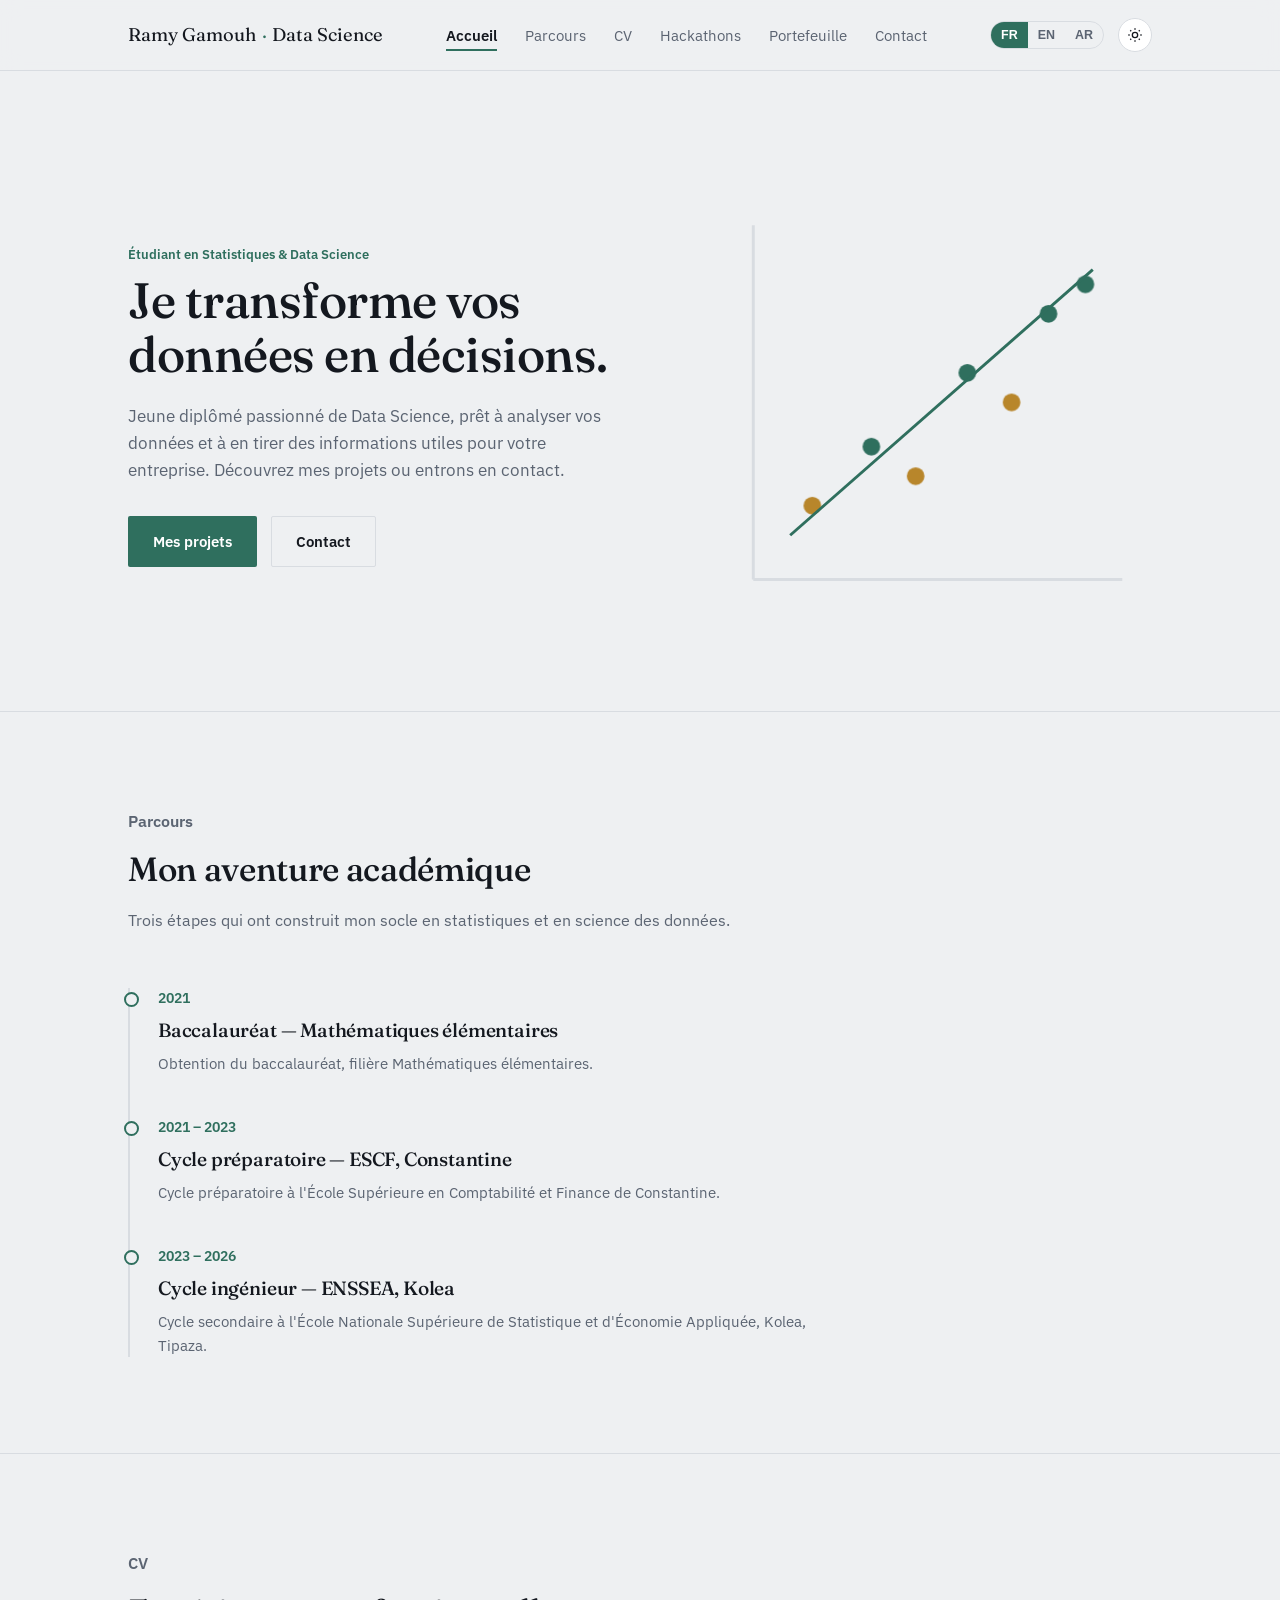
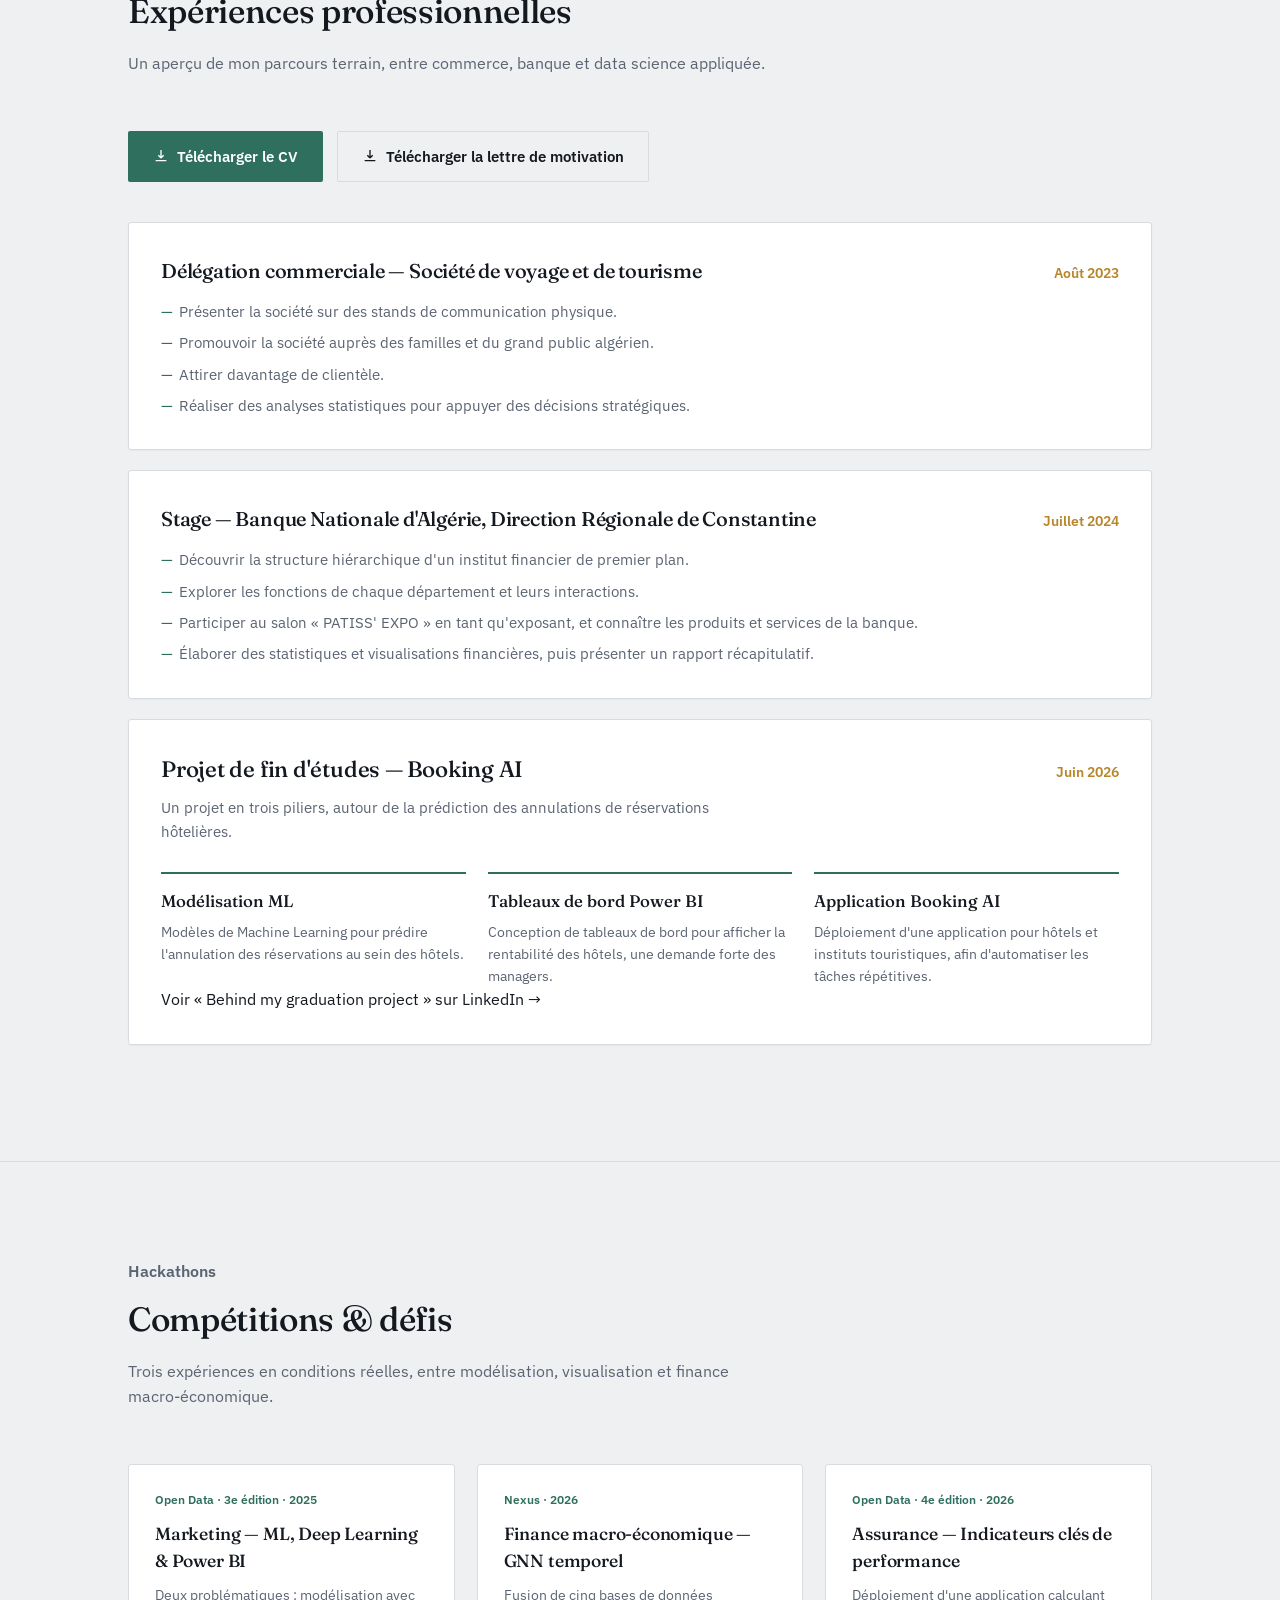
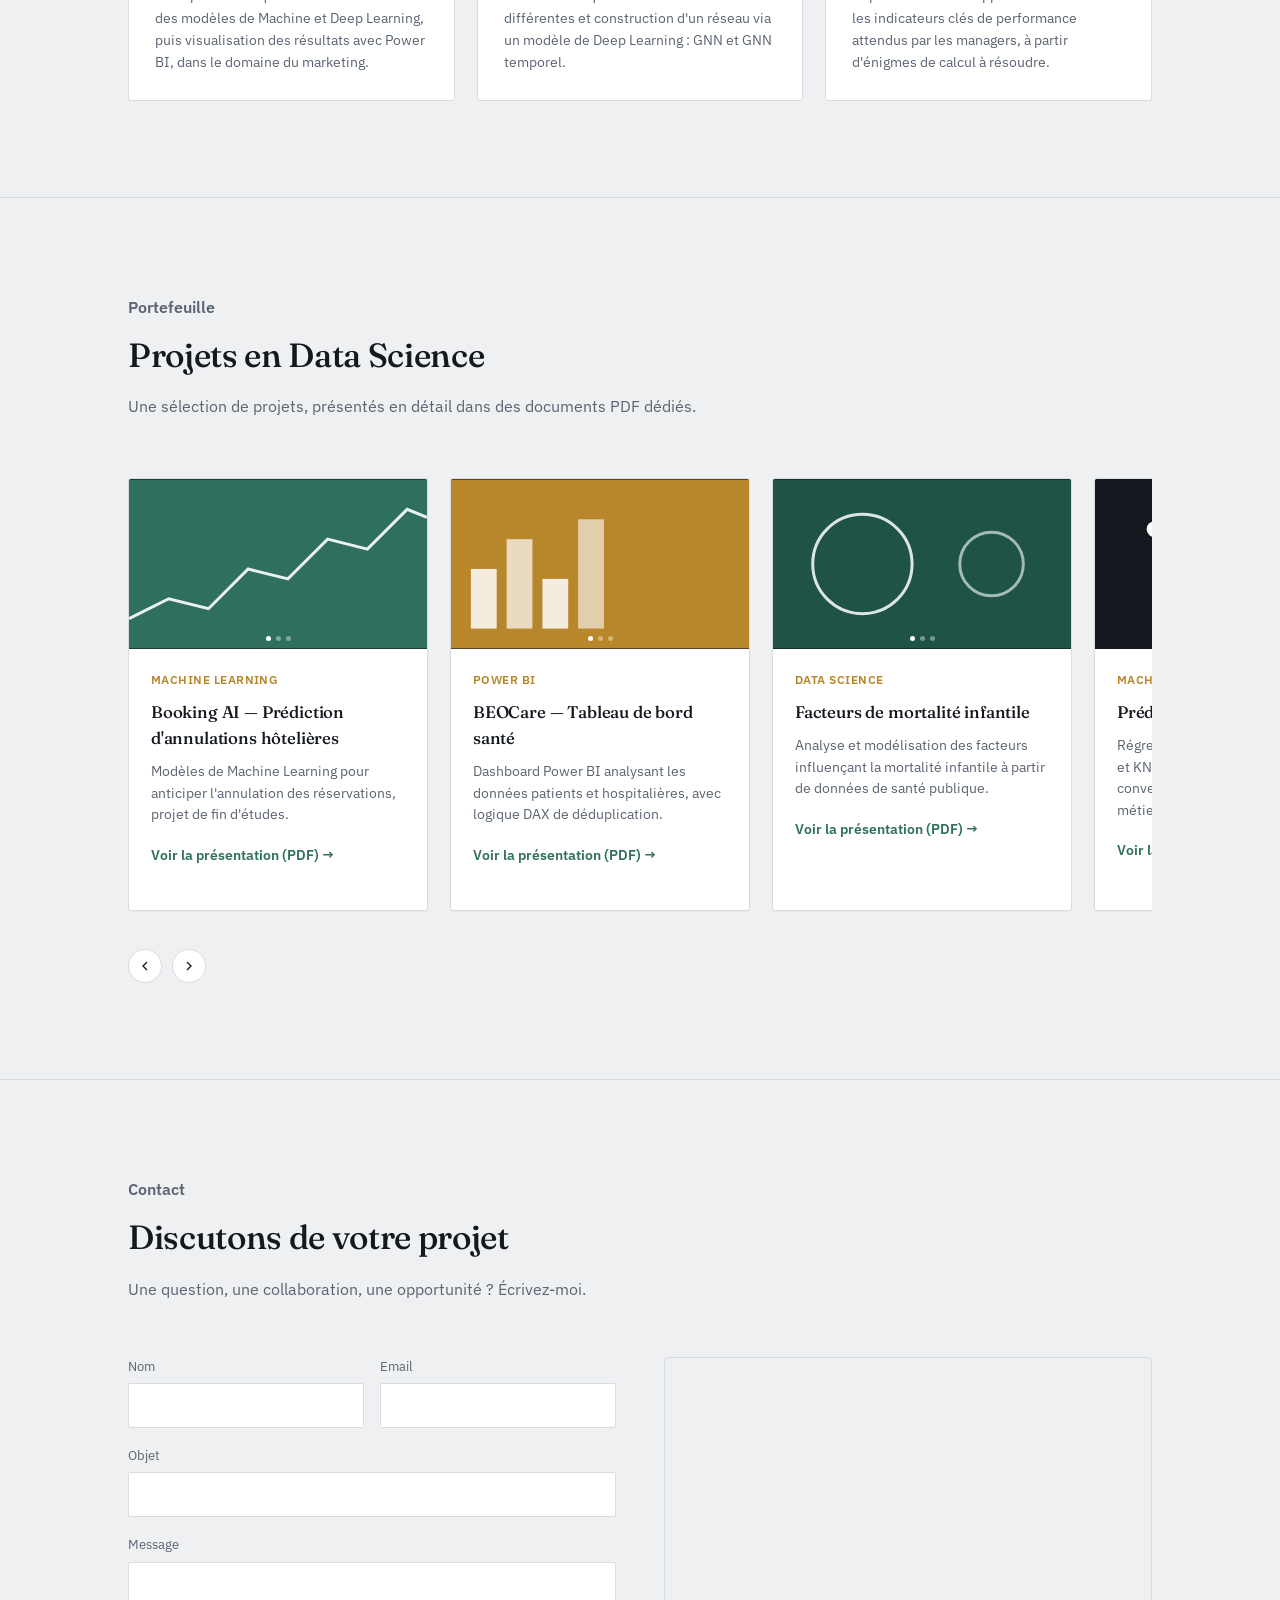
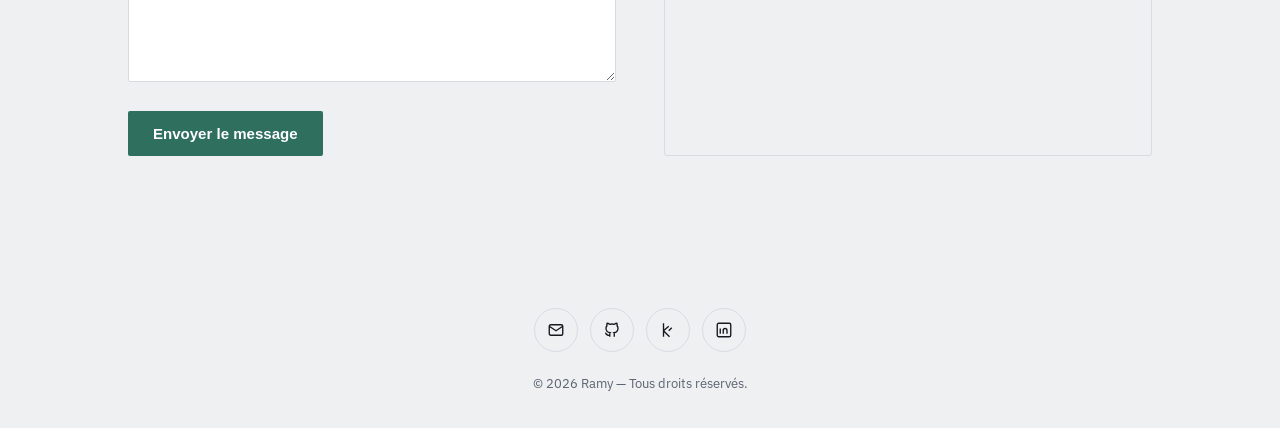
==== commit 6b3131c6: "Add files via upload" ====
--- a/index.html
+++ b/index.html
@@ -3,7 +3,7 @@
 <head>
 <meta charset="UTF-8">
 <meta name="viewport" content="width=device-width, initial-scale=1.0">
-<title>Ramy — Data Scientist</title>
+<title>Ramy Gamouh — Data Scientist</title>
 <link rel="preconnect" href="https://fonts.googleapis.com">
 <link href="https://fonts.googleapis.com/css2?family=Fraunces:opsz,wght@9..144,400;9..144,500;9..144,600&family=IBM+Plex+Sans:wght@400;500;600&family=Noto+Sans+Arabic:wght@400;500;600;700&display=swap" rel="stylesheet">
 <style>
@@ -237,7 +237,7 @@
 
 <header>
   <div class="nav">
-    <div class="logo">Ramy <em>·</em> <span data-i18n="logo_tag">Data Science</span></div>
+    <div class="logo">Ramy Gamouh <em>·</em> <span data-i18n="logo_tag">Data Science</span></div>
     <ul class="navlinks">
       <li><a href="#accueil" data-i18n="nav_home">Accueil</a></li>
       <li><a href="#parcours" data-i18n="nav_path">Parcours</a></li>
@@ -382,7 +382,7 @@
           <p data-i18n="pfe_p3_d">Déploiement d'une application pour hôtels et instituts touristiques, afin d'automatiser les tâches répétitives.</p>
         </div>
       </div>
-      <a href="#" class="pfe-link" data-i18n="pfe_link">Voir « Behind my graduation project » sur LinkedIn →</a>
+      <a href="#" class="https://www.linkedin.com/posts/ramy-gamouh-39261032b_but-ramy-i-dont-really-see-the-point-of-activity-7496668009768427520-0jwv?utm_source=share&utm_medium=member_desktop&rcm=ACoAAFM0yx4BnaC4J24ek8U0OUuan6yF2sgI6n4" data-i18n="pfe_link">Voir « Behind my graduation project » sur LinkedIn →</a>
     </div>
   </div>
 </section>
@@ -554,16 +554,16 @@
 <footer>
   <div class="wrap footer-grid">
     <div class="socials">
-      <a class="social" href="mailto:votre.email@example.com" aria-label="Email" title="Email">
+      <a class="social" href="mailto:ramygamouh@gmail.com" aria-label="Email" title="Email">
         <svg width="18" height="18" viewBox="0 0 24 24" fill="none" stroke="currentColor" stroke-width="1.8"><rect x="3" y="5" width="18" height="14" rx="2"/><path d="M3 7l9 6 9-6"/></svg>
       </a>
-      <a class="social" href="https://github.com/" target="_blank" aria-label="GitHub" title="GitHub">
+      <a class="social" href="https://github.com/ramygamouh-del/" target="_blank" aria-label="GitHub" title="GitHub">
         <svg width="18" height="18" viewBox="0 0 24 24" fill="none" stroke="currentColor" stroke-width="1.8"><path d="M9 19c-4.3 1.4-4.3-2.5-6-3m12 5v-3.5c0-1 .1-1.4-.5-2 2.8-.3 5.5-1.4 5.5-6a4.6 4.6 0 0 0-1.3-3.2 4.2 4.2 0 0 0-.1-3.2s-1.1-.3-3.5 1.3a12.3 12.3 0 0 0-6.2 0C6.5 2.8 5.4 3.1 5.4 3.1a4.2 4.2 0 0 0-.1 3.2A4.6 4.6 0 0 0 4 9.5c0 4.6 2.7 5.7 5.5 6-.6.6-.6 1.2-.5 2V21"/></svg>
       </a>
       <a class="social" href="https://www.kaggle.com/" target="_blank" aria-label="Kaggle" title="Kaggle">
         <svg width="18" height="18" viewBox="0 0 24 24" fill="none" stroke="currentColor" stroke-width="1.8"><path d="M6 3v18M6 13l7-6M6 13l8 8M13 13l4-4"/></svg>
       </a>
-      <a class="social" href="https://www.linkedin.com/" target="_blank" aria-label="LinkedIn" title="LinkedIn">
+      <a class="social" href="https://www.linkedin.com/in/ramy-gamouh-39261032b/" target="_blank" aria-label="LinkedIn" title="LinkedIn">
         <svg width="18" height="18" viewBox="0 0 24 24" fill="none" stroke="currentColor" stroke-width="1.8"><rect x="3" y="3" width="18" height="18" rx="2"/><path d="M7 10v7M7 7v.01M11 17v-4.5a2.5 2.5 0 0 1 5 0V17M11 10.5V17"/></svg>
       </a>
     </div>
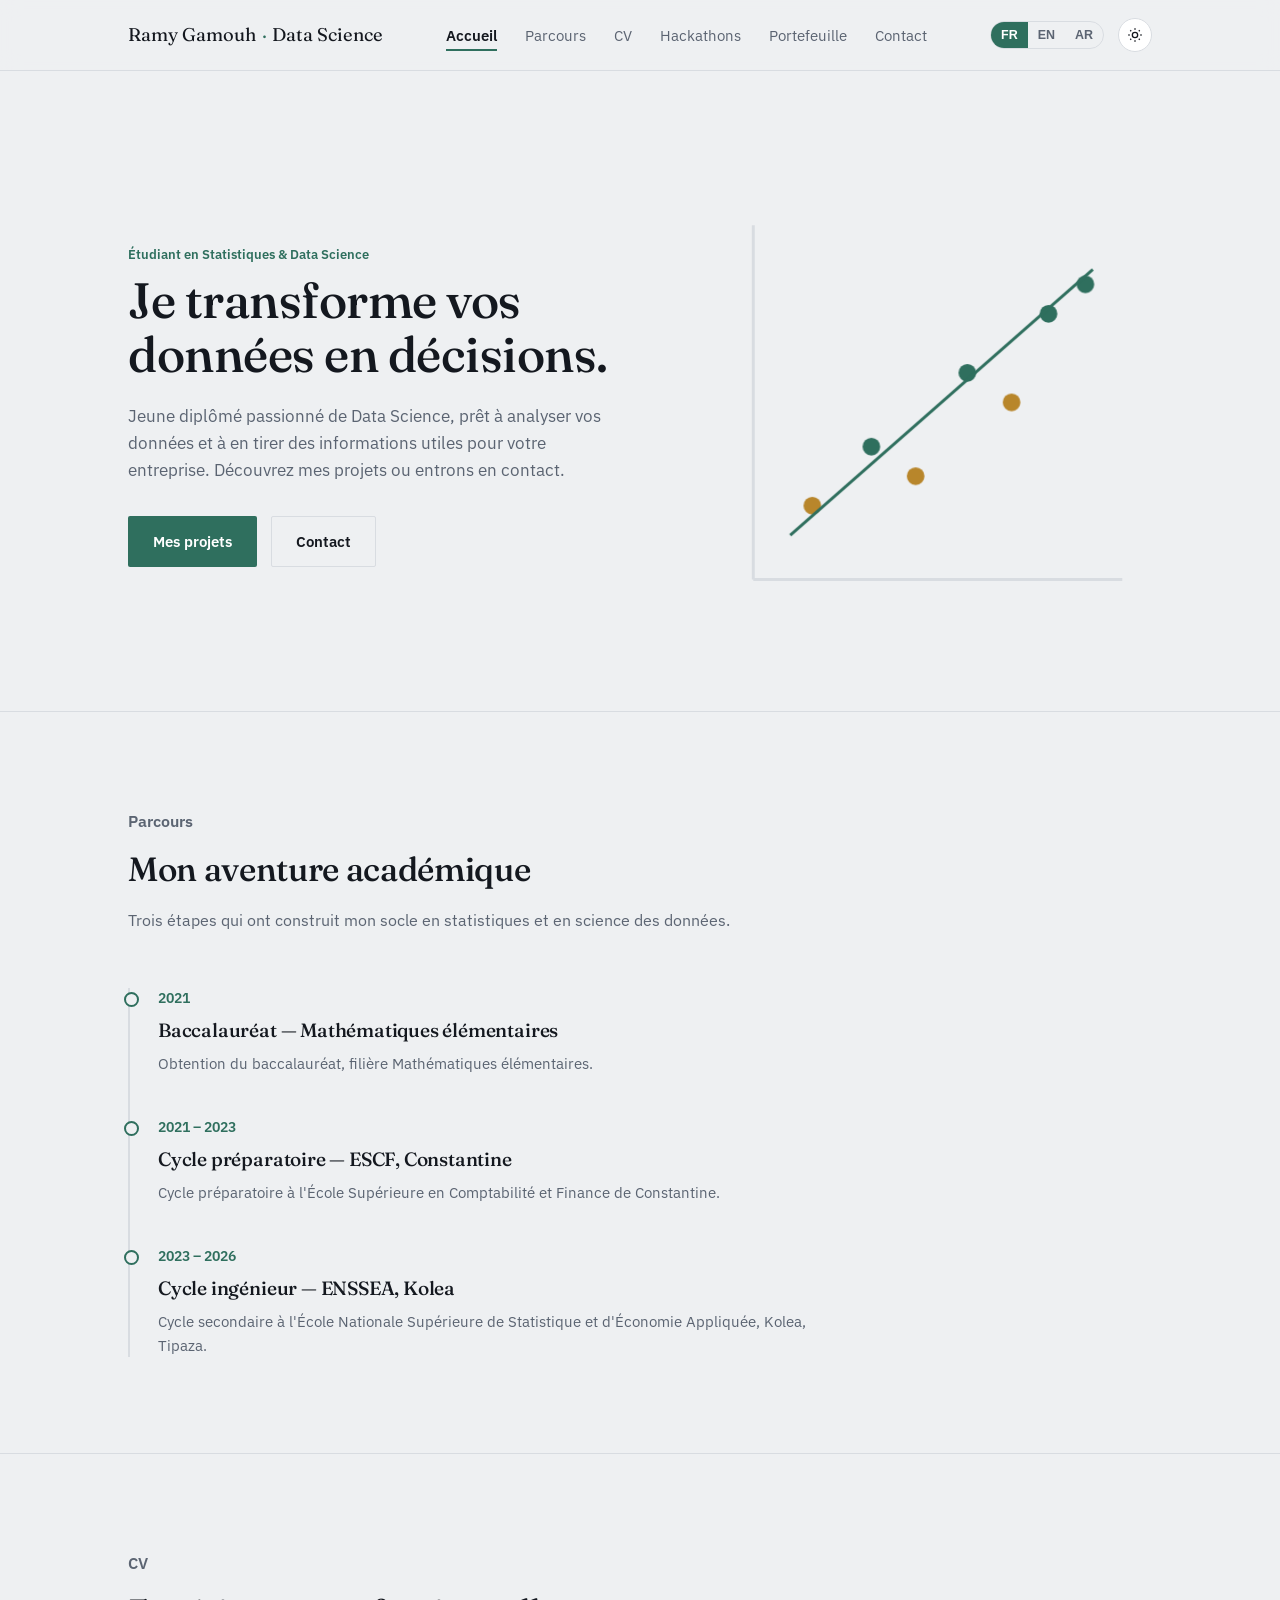
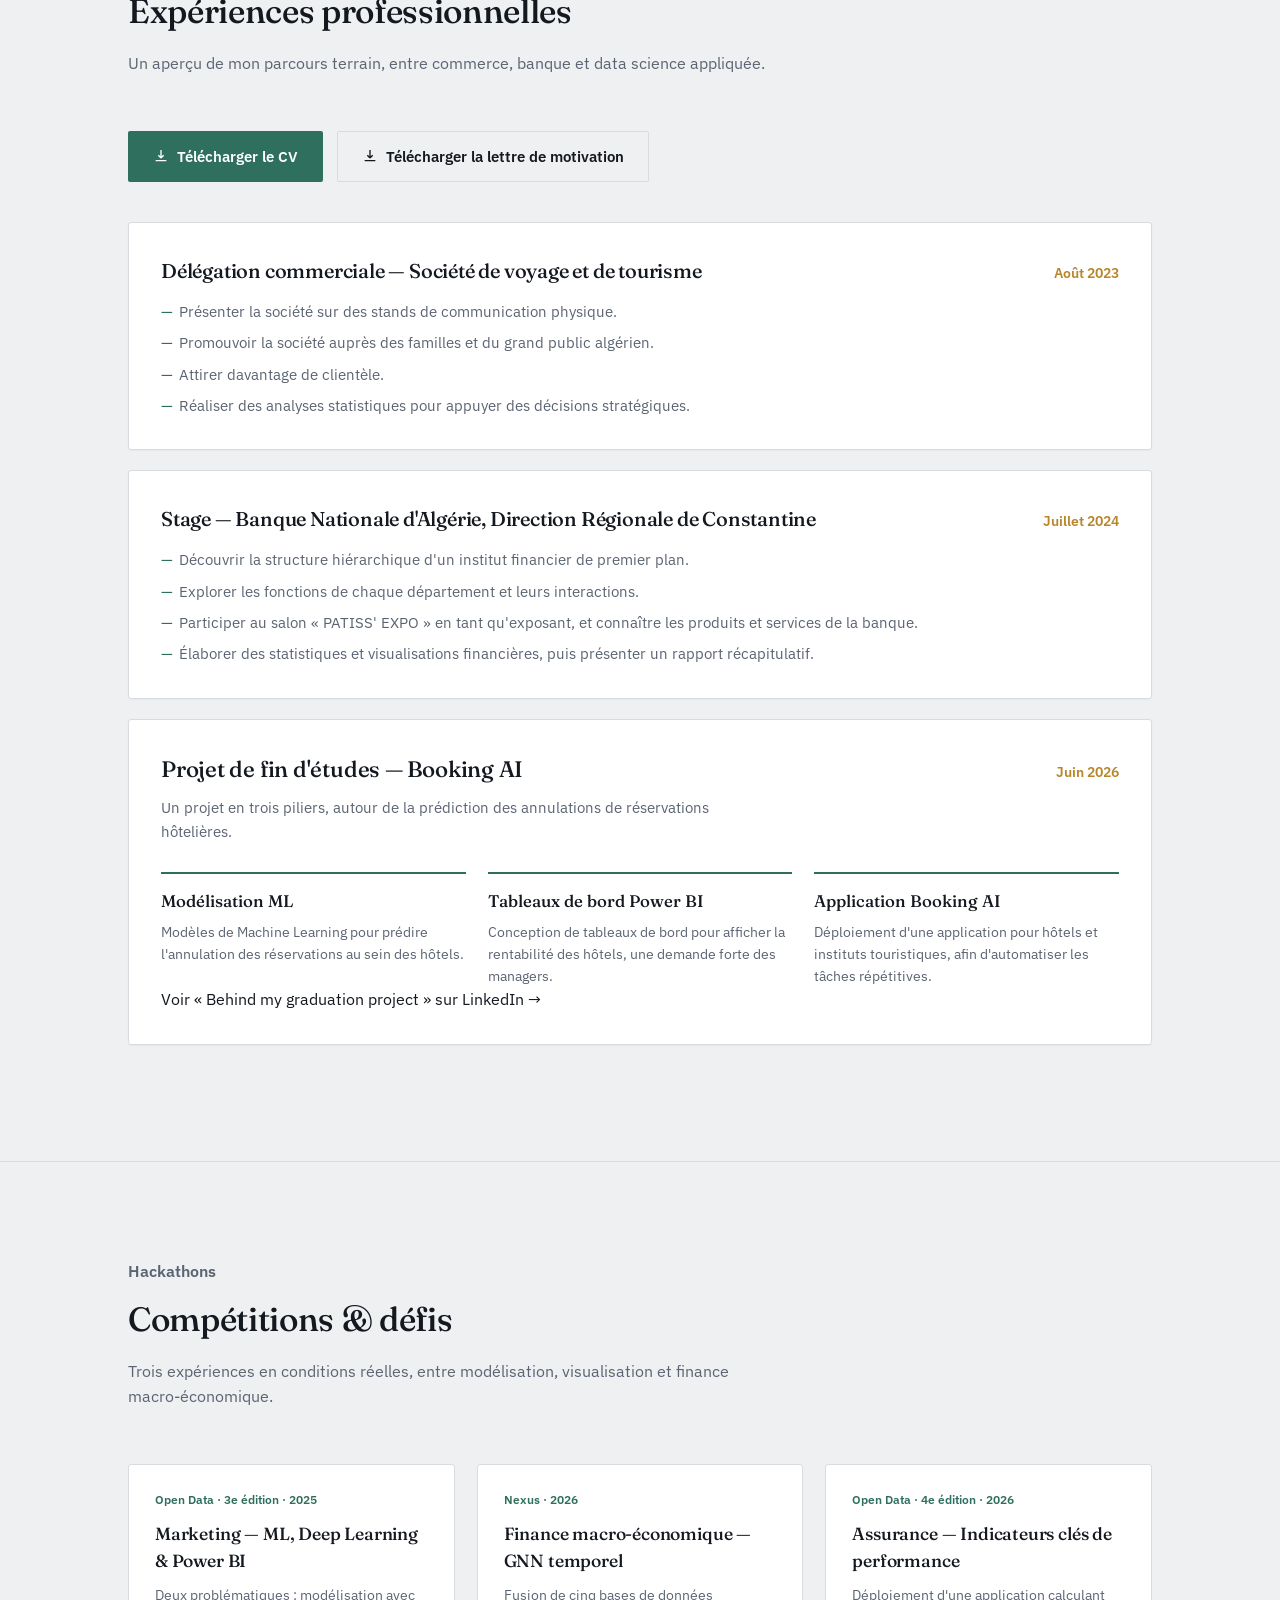
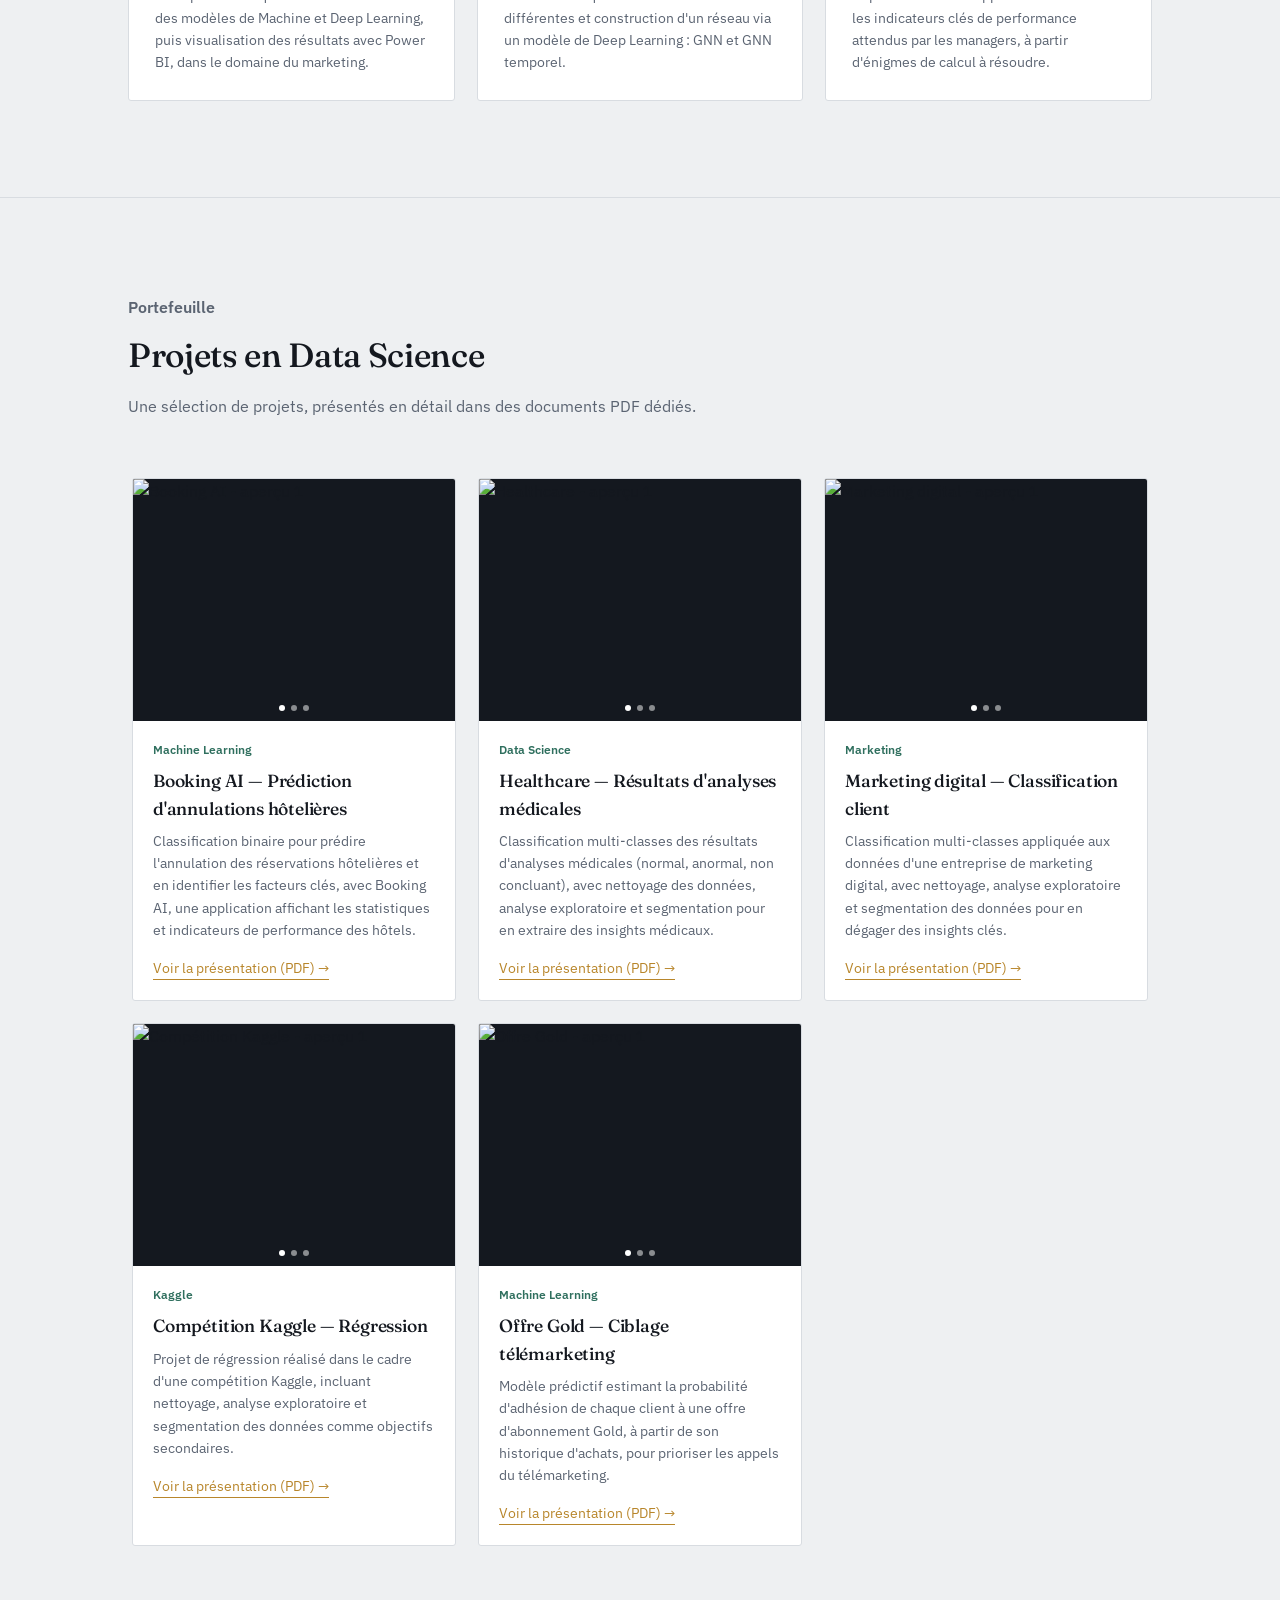
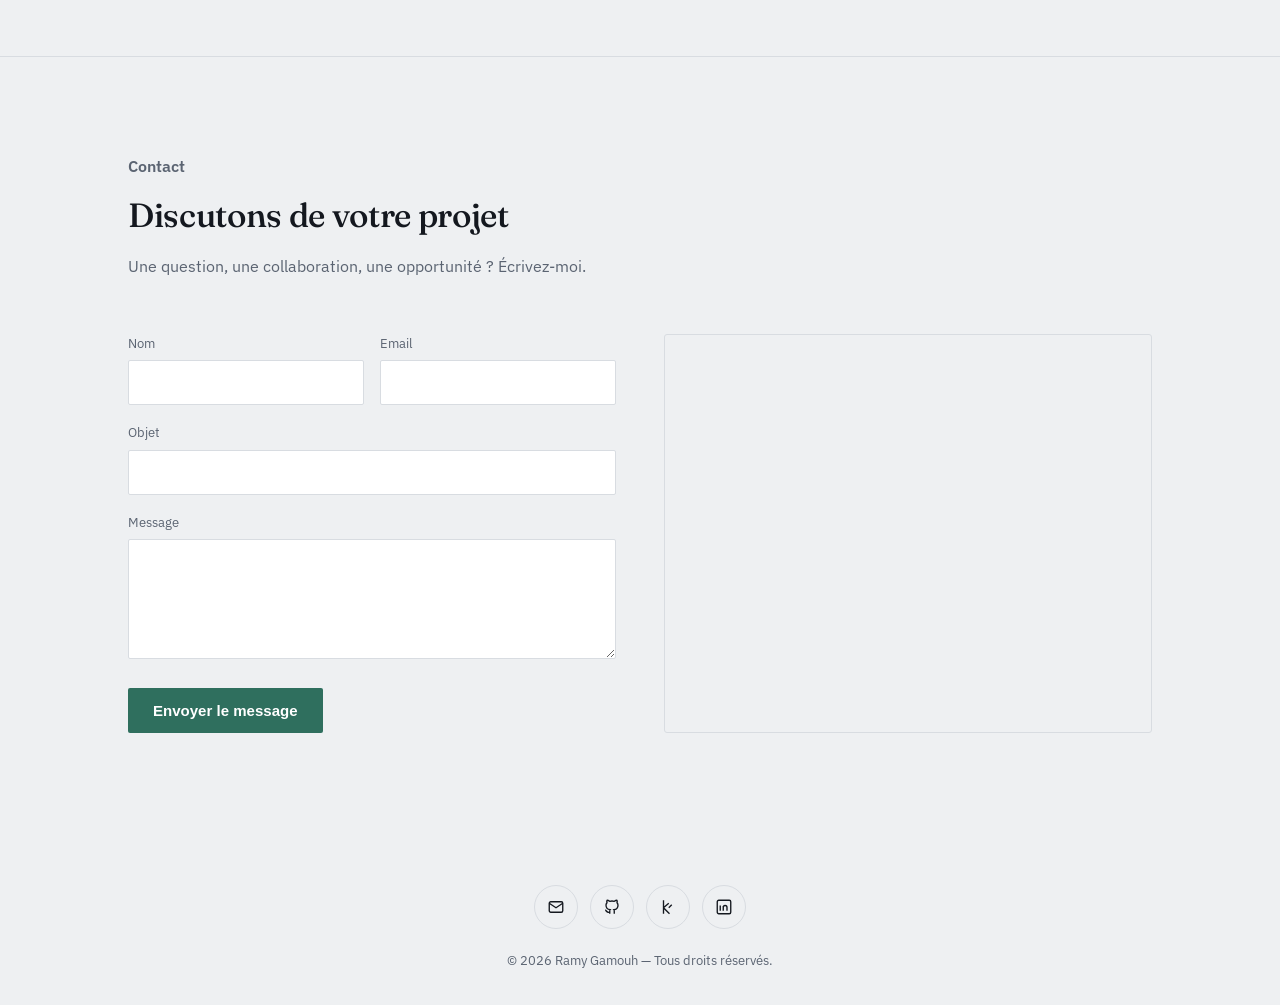
==== commit 5ac2e3fe: "Add files via upload" ====
--- a/index.html
+++ b/index.html
@@ -4,238 +4,14 @@
 <meta charset="UTF-8">
 <meta name="viewport" content="width=device-width, initial-scale=1.0">
 <title>Ramy Gamouh — Data Scientist</title>
+<link rel="stylesheet" href="style.css">
 <link rel="preconnect" href="https://fonts.googleapis.com">
 <link href="https://fonts.googleapis.com/css2?family=Fraunces:opsz,wght@9..144,400;9..144,500;9..144,600&family=IBM+Plex+Sans:wght@400;500;600&family=Noto+Sans+Arabic:wght@400;500;600;700&display=swap" rel="stylesheet">
-<style>
-:root{
-  --bg:#EEF0F2;
-  --surface:#FFFFFF;
-  --ink:#14181F;
-  --muted:#5B6472;
-  --accent:#2F6F5E;
-  --accent-ink:#FFFFFF;
-  --gold:#B8862B;
-  --line:#D8DCE1;
-  --shadow: 0 1px 2px rgba(20,24,31,0.04);
-  --radius: 3px;
-  --serif: 'Fraunces', 'Georgia', serif;
-  --sans: 'IBM Plex Sans', -apple-system, sans-serif;
-  --arabic: 'Noto Sans Arabic', 'IBM Plex Sans', sans-serif;
-  --maxw: 1080px;
-}
-[data-theme="dark"]{
-  --bg:#12161C;
-  --surface:#1B222B;
-  --ink:#EDEFF2;
-  --muted:#9AA4B2;
-  --accent:#5FB59A;
-  --accent-ink:#0D1410;
-  --gold:#D9AA55;
-  --line:#2A323C;
-  --shadow: 0 1px 2px rgba(0,0,0,0.35);
-}
-*{box-sizing:border-box; margin:0; padding:0;}
-html{scroll-behavior:smooth;}
-body{
-  background:var(--bg); color:var(--ink); font-family:var(--sans);
-  transition:background .35s ease, color .35s ease;
-  line-height:1.55;
-}
-[data-lang="ar"] body, [data-lang="ar"] h1, [data-lang="ar"] h2, [data-lang="ar"] h3{ font-family:var(--arabic); }
-html[dir="rtl"] body{ font-family:var(--arabic); }
-h1,h2,h3{ font-family:var(--serif); font-weight:500; letter-spacing:-0.01em; color:var(--ink); }
-a{ color:inherit; text-decoration:none; }
-img{max-width:100%; display:block;}
-.wrap{ max-width:var(--maxw); margin:0 auto; padding:0 28px; }
-section{ padding:96px 0; border-bottom:1px solid var(--line); }
-section:last-of-type{ border-bottom:none; }
-.eyebrow{ color:var(--accent); font-size:0.8rem; font-weight:600; margin-bottom:10px; }
-.section-head{ margin-bottom:56px; max-width:640px; }
-.section-head h2{ font-size:2.1rem; margin-bottom:12px; }
-.section-head p{ color:var(--muted); font-size:1.02rem; }
-
-/* Header */
-header{
-  position:sticky; top:0; z-index:50;
-  background:color-mix(in srgb, var(--bg) 88%, transparent);
-  backdrop-filter:blur(10px);
-  border-bottom:1px solid var(--line);
-}
-.nav{ display:flex; align-items:center; justify-content:space-between; padding:18px 28px; max-width:var(--maxw); margin:0 auto; }
-.logo{ font-family:var(--serif); font-size:1.15rem; display:flex; align-items:baseline; gap:6px; }
-.logo em{ font-style:normal; color:var(--accent); }
-.navlinks{ display:flex; gap:28px; list-style:none; }
-.navlinks a{ font-size:0.92rem; color:var(--muted); position:relative; padding:4px 0; transition:color .25s; }
-.navlinks a::after{
-  content:''; position:absolute; left:0; bottom:-2px; height:2px; width:0; background:var(--accent);
-  transition:width .3s cubic-bezier(.2,.8,.2,1);
-}
-.navlinks a:hover{ color:var(--ink); }
-.navlinks a:hover::after{ width:100%; }
-.navlinks a.active{ color:var(--ink); font-weight:600; }
-.navlinks a.active::after{ width:100%; }
-.navtools{ display:flex; align-items:center; gap:14px; }
-.iconbtn{
-  width:34px; height:34px; border-radius:50%; border:1px solid var(--line); background:var(--surface);
-  display:flex; align-items:center; justify-content:center; cursor:pointer; color:var(--ink);
-  transition: transform .15s ease, border-color .2s;
-}
-.iconbtn:active{ transform:scale(0.88); }
-.iconbtn:hover{ border-color:var(--accent); transform:translateY(-2px); }
-.langswitch{ display:flex; border:1px solid var(--line); border-radius:20px; overflow:hidden; }
-.langswitch button{
-  border:none; background:transparent; color:var(--muted); font-size:0.78rem; font-weight:600;
-  padding:6px 10px; cursor:pointer; transition:.2s;
-}
-.langswitch button.active{ background:var(--accent); color:var(--accent-ink); }
-.burger{ display:none; }
-
-/* Hero */
-.hero{ padding-top:110px; padding-bottom:80px; border-bottom:1px solid var(--line);}
-.hero .wrap{ display:grid; grid-template-columns:1.1fr 0.9fr; gap:40px; align-items:center; }
-.hero h1{ font-size:3.1rem; line-height:1.08; margin-bottom:22px; }
-.hero p.lead{ color:var(--muted); font-size:1.08rem; max-width:480px; margin-bottom:32px; }
-.btnrow{ display:flex; gap:14px; flex-wrap:wrap; }
-.btn{
-  display:inline-flex; align-items:center; gap:8px; padding:13px 24px; border-radius:2px;
-  font-size:0.94rem; font-weight:600; cursor:pointer; border:1px solid transparent;
-  transition: transform .15s ease, background .2s, color .2s, border-color .2s;
-}
-.btn:active{ transform:scale(0.96); }
-.btn-primary{ background:var(--accent); color:var(--accent-ink); }
-.btn-primary:hover{ filter:brightness(1.08); transform:translateY(-2px); }
-.btn-ghost{ border-color:var(--line); color:var(--ink); }
-.btn-ghost:hover{ border-color:var(--accent); color:var(--accent); transform:translateY(-2px); }
-.btn svg{ flex-shrink:0; }
-.hero-art{ aspect-ratio:1/1; }
-.hero-art svg{ width:100%; height:100%; }
-.hero-art .pt{ opacity:0; animation:pop .5s cubic-bezier(.2,.8,.2,1) forwards; }
-.hero-art .ln{ stroke-dasharray:520; stroke-dashoffset:520; animation:draw 1.4s .3s cubic-bezier(.2,.8,.2,1) forwards; }
-@keyframes pop{ to{ opacity:1; } }
-@keyframes draw{ to{ stroke-dashoffset:0; } }
-
-/* Timeline (Parcours) */
-.timeline{ position:relative; padding-left:28px; border-left:2px solid var(--line); max-width:680px; }
-.tl-item{ position:relative; padding-bottom:42px; }
-.tl-item:last-child{ padding-bottom:0; }
-.tl-item::before{
-  content:''; position:absolute; left:-34px; top:4px; width:11px; height:11px; border-radius:50%;
-  background:var(--bg); border:2px solid var(--accent);
-}
-.tl-year{ color:var(--accent); font-weight:600; font-size:0.88rem; margin-bottom:6px; font-family:var(--sans); }
-.tl-item h3{ font-size:1.2rem; margin-bottom:6px; }
-.tl-item p{ color:var(--muted); font-size:0.95rem; }
-
-/* CV */
-.cv-downloads{ display:flex; gap:14px; flex-wrap:wrap; margin-bottom:40px; }
-.exp{
-  background:var(--surface); border:1px solid var(--line); border-radius:var(--radius); padding:32px; margin-bottom:20px;
-  box-shadow:var(--shadow); transition: border-color .2s, transform .2s;
-}
-.exp:hover{ border-color:var(--accent); transform:translateY(-4px); }
-.exp-top{ display:flex; justify-content:space-between; align-items:baseline; gap:16px; flex-wrap:wrap; margin-bottom:14px; }
-.exp-top h3{ font-size:1.25rem; }
-.exp-date{ color:var(--gold); font-size:0.85rem; font-weight:600; }
-.exp ul{ list-style:none; display:grid; gap:8px; }
-.exp li{ color:var(--muted); font-size:0.94rem; padding-left:18px; position:relative; }
-.exp li::before{ content:'—'; position:absolute; left:0; color:var(--accent); }
-
-.pfe{ margin-top:8px; }
-.pfe-top{ display:flex; justify-content:space-between; align-items:baseline; flex-wrap:wrap; gap:12px; margin-bottom:10px; }
-.pfe h3{ font-size:1.4rem; }
-.pfe > p{ color:var(--muted); max-width:560px; margin-bottom:28px; font-size:0.96rem; }
-.pillars{ display:grid; grid-template-columns:repeat(3,1fr); gap:22px; }
-.pillar{ border-top:2px solid var(--accent); padding-top:14px; }
-.pillar h4{ font-family:var(--serif); font-weight:500; font-size:1.05rem; margin-bottom:8px; color:var(--ink); }
-.pillar p{ color:var(--muted); font-size:0.88rem; }
-.pfe-link{ display:inline-block; margin-top:26px; font-size:0.86rem; color:var(--gold); border-bottom:1px solid var(--gold); padding-bottom:2px; }
-
-/* Hackathons */
-.hgrid{ display:grid; grid-template-columns:repeat(3,1fr); gap:22px; }
-.hcard{ background:var(--surface); border:1px solid var(--line); border-radius:var(--radius); padding:26px; transition: border-color .2s, transform .2s; }
-.hcard:hover{ border-color:var(--accent); transform:translateY(-4px); }
-.hcard .tag{ font-size:0.75rem; font-weight:600; color:var(--accent); margin-bottom:10px; display:block;}
-.hcard h3{ font-size:1.1rem; margin-bottom:10px; }
-.hcard p{ color:var(--muted); font-size:0.9rem; }
-
-/* Portfolio carousel */
-.carousel-wrap{ position:relative; }
-.carousel{ display:flex; gap:22px; overflow-x:auto; scroll-snap-type:x mandatory; padding:4px 4px 14px; scrollbar-width:none; }
-.carousel::-webkit-scrollbar{ display:none; }
-.pcard{
-  flex:0 0 300px; scroll-snap-align:start; background:var(--surface); border:1px solid var(--line);
-  border-radius:var(--radius); overflow:hidden; box-shadow:var(--shadow);
-  transition: border-color .2s, transform .2s, box-shadow .2s;
-}
-.pcard:hover{ border-color:var(--accent); transform:translateY(-5px); box-shadow:0 10px 24px rgba(20,24,31,0.1); }
-.pcard-media{ height:170px; position:relative; overflow:hidden; background:var(--ink); }
-.pcard-media .slide{
-  position:absolute; inset:0; display:flex; align-items:center; justify-content:center;
-  opacity:0; transition:opacity .7s ease;
-}
-.pcard-media .slide.active{ opacity:1; }
-.pcard-media .slide svg{ width:100%; height:100%; }
-.pcard-dots{ position:absolute; bottom:8px; left:0; right:0; display:flex; justify-content:center; gap:5px; z-index:2; }
-.pcard-dots span{ width:5px; height:5px; border-radius:50%; background:rgba(255,255,255,0.4); transition:background .3s; }
-.pcard-dots span.active{ background:#fff; }
-.pcard-body{ padding:22px; }
-.pcard .tag{ font-size:0.72rem; font-weight:600; color:var(--gold); text-transform:uppercase; letter-spacing:0.04em; margin-bottom:10px; display:block;}
-.pcard h3{ font-size:1.05rem; margin-bottom:10px; }
-.pcard p{ color:var(--muted); font-size:0.87rem; margin-bottom:16px; }
-.pcard a{ font-size:0.85rem; color:var(--accent); font-weight:600; }
-.carousel-nav{ display:flex; gap:10px; margin-top:24px; }
-
-/* Contact */
-.contact-grid{ display:grid; grid-template-columns:1fr 1fr; gap:48px; }
-.formgrid{ display:grid; grid-template-columns:1fr 1fr; gap:18px 16px; }
-.field{ margin-bottom:0; }
-.field.full{ grid-column:1 / -1; }
-.field label{ display:block; font-size:0.82rem; color:var(--muted); margin-bottom:6px; }
-.field input, .field textarea{
-  width:100%; background:var(--surface); border:1px solid var(--line); border-radius:2px; padding:12px 14px;
-  color:var(--ink); font-family:var(--sans); font-size:0.94rem; transition:border-color .2s;
-}
-[data-lang="ar"] .field input, [data-lang="ar"] .field textarea{ font-family:var(--arabic); }
-.field input:focus, .field textarea:focus{ outline:none; border-color:var(--accent); }
-.field textarea{ min-height:120px; resize:vertical; }
-.contact-grid form .btn{ margin-top:22px; }
-.mapbox{ border-radius:var(--radius); overflow:hidden; border:1px solid var(--line); height:100%; min-height:280px; }
-.mapbox iframe{ width:100%; height:100%; border:0; filter:grayscale(0.15); }
-
-/* Footer */
-footer{ padding:56px 0 34px; }
-.footer-grid{ display:grid; justify-items:center; gap:22px; }
-.socials{ display:flex; gap:12px; }
-.social{
-  width:44px; height:44px; border-radius:50%; border:1px solid var(--line); display:flex; align-items:center;
-  justify-content:center; transition: transform .15s ease, border-color .2s, color .2s; color:var(--ink);
-}
-.social:hover{ border-color:var(--accent); color:var(--accent); transform:translateY(-3px); }
-.social:active{ transform:scale(0.9); }
-footer p{ color:var(--muted); font-size:0.82rem; }
-
-.reveal{ opacity:0; transform:translateY(10px); transition:opacity .6s ease, transform .6s ease; }
-.reveal.in{ opacity:1; transform:none; }
-
-@media (max-width: 860px){
-  .hero .wrap{ grid-template-columns:1fr; }
-  .hero-art{ max-width:280px; margin:0 auto; }
-  .navlinks{ display:none; }
-  .hgrid{ grid-template-columns:1fr; }
-  .pillars{ grid-template-columns:1fr; }
-  .contact-grid{ grid-template-columns:1fr; }
-  .formgrid{ grid-template-columns:1fr; }
-  section{ padding:64px 0; }
-  .hero h1{ font-size:2.1rem; }
-}
-@media (prefers-reduced-motion: reduce){
-  *{ animation-duration:0.01ms !important; transition-duration:0.01ms !important; }
-}
-</style>
+<script src="script.js" defer></script>
 </head>
 <body>
 
-<header>
+  <header>
   <div class="nav">
     <div class="logo">Ramy Gamouh <em>·</em> <span data-i18n="logo_tag">Data Science</span></div>
     <ul class="navlinks">
@@ -326,11 +102,11 @@
     </div>
 
     <div class="cv-downloads reveal">
-      <a href="cv-ramy.pdf" download class="btn btn-primary" data-i18n="cv_dl_cv">
+      <a href="Ramy_Gamouh CV.pdf" download class="btn btn-primary" data-i18n="cv_dl_cv">
         <svg width="16" height="16" viewBox="0 0 24 24" fill="none" stroke="currentColor" stroke-width="2"><path d="M12 3v12m0 0l-4-4m4 4l4-4M4 19h16"/></svg>
         Télécharger le CV
       </a>
-      <a href="lettre-motivation-ramy.pdf" download class="btn btn-ghost" data-i18n="cv_dl_lm">
+      <a href="Ramy_Gamouh Motivation_Letter.pdf" download class="btn btn-ghost" data-i18n="cv_dl_lm">
         <svg width="16" height="16" viewBox="0 0 24 24" fill="none" stroke="currentColor" stroke-width="2"><path d="M12 3v12m0 0l-4-4m4 4l4-4M4 19h16"/></svg>
         Télécharger la lettre de motivation
       </a>
@@ -382,7 +158,7 @@
           <p data-i18n="pfe_p3_d">Déploiement d'une application pour hôtels et instituts touristiques, afin d'automatiser les tâches répétitives.</p>
         </div>
       </div>
-      <a href="#" class="https://www.linkedin.com/posts/ramy-gamouh-39261032b_but-ramy-i-dont-really-see-the-point-of-activity-7496668009768427520-0jwv?utm_source=share&utm_medium=member_desktop&rcm=ACoAAFM0yx4BnaC4J24ek8U0OUuan6yF2sgI6n4" data-i18n="pfe_link">Voir « Behind my graduation project » sur LinkedIn →</a>
+      <a href="https://www.linkedin.com/posts/ramy-gamouh-39261032b_but-ramy-i-dont-really-see-the-point-of-activity-7496668009768427520-0jwv?utm_source=share&utm_medium=member_desktop&rcm=ACoAAFM0yx4BnaC4J24ek8U0OUuan6yF2sgI6n4" class="lien-linkedin" data-i18n="pfe_link">Voir « Behind my graduation project » sur LinkedIn →</a>
     </div>
   </div>
 </section>
@@ -426,91 +202,122 @@
     <div class="carousel-wrap reveal">
       <div class="carousel" id="carousel">
 
-        <div class="pcard" data-slides="3">
-          <div class="pcard-media">
-            <div class="slide active"><svg viewBox="0 0 300 170"><rect width="300" height="170" fill="#2F6F5E"/><polyline points="0,140 40,120 80,130 120,90 160,100 200,60 240,70 280,30 300,38" fill="none" stroke="white" stroke-width="3" opacity="0.9"/></svg></div>
-            <div class="slide"><svg viewBox="0 0 300 170"><rect width="300" height="170" fill="#1E5346"/><circle cx="150" cy="85" r="45" fill="none" stroke="white" stroke-width="3" opacity="0.85"/><path d="M150 40a45 45 0 0 1 45 45" stroke="#B8862B" stroke-width="4" fill="none"/></svg></div>
-            <div class="slide"><svg viewBox="0 0 300 170"><rect width="300" height="170" fill="#14181F"/><rect x="30" y="90" width="26" height="50" fill="white" opacity="0.8"/><rect x="70" y="60" width="26" height="80" fill="white" opacity="0.6"/><rect x="110" y="100" width="26" height="40" fill="white" opacity="0.8"/><rect x="150" y="40" width="26" height="100" fill="#B8862B" opacity="0.9"/></svg></div>
+        <div class="pcard" data-project="1" data-slides="3">
+          <div class="pcard-media">
+            <div class="slide active"><img src="images/Project 1/image 1.1.jpg" alt="Booking AI - aperçu 1"></div>
+            <div class="slide"><img src="images/Project 1/image 1.2.jpg" alt="Booking AI - aperçu 2"></div>
+            <div class="slide"><img src="images/Project 1/image 1.3.jpg" alt="Booking AI - aperçu 3"></div>
+            <div class="slide"><img src="images/Project 1/image 1.4.jpg" alt="Booking AI - aperçu 4"></div>
+            <div class="slide"><img src="images/Project 1/image 1.5.jpg" alt="Booking AI - aperçu 5"></div>
+            <div class="slide"><img src="images/Project 1/image 1.6.jpg" alt="Booking AI - aperçu 6"></div>
+            <div class="slide"><img src="images/Project 1/image 1.7.jpg" alt="Booking AI - aperçu 7"></div>
+            <div class="slide"><img src="images/Project 1/image 1.8.jpg" alt="Booking AI - aperçu 8"></div>
+            <div class="slide"><img src="images/Project 1/image 1.9.jpg" alt="Booking AI - aperçu 9"></div>
             <div class="pcard-dots"><span class="active"></span><span></span><span></span></div>
           </div>
           <div class="pcard-body">
             <span class="tag" data-i18n="p1_tag">Machine Learning</span>
-            <h3 data-i18n="p1_title">Booking AI — Prédiction d'annulations hôtelières</h3>
-            <p data-i18n="p1_text">Modèles de Machine Learning pour anticiper l'annulation des réservations, projet de fin d'études.</p>
-            <a href="#" data-i18n="p_view">Voir la présentation (PDF) →</a>
-          </div>
-        </div>
-
-        <div class="pcard" data-slides="3">
-          <div class="pcard-media">
-            <div class="slide active"><svg viewBox="0 0 300 170"><rect width="300" height="170" fill="#B8862B"/><rect x="20" y="90" width="26" height="60" fill="white" opacity="0.85"/><rect x="56" y="60" width="26" height="90" fill="white" opacity="0.7"/><rect x="92" y="100" width="26" height="50" fill="white" opacity="0.85"/><rect x="128" y="40" width="26" height="110" fill="white" opacity="0.6"/></svg></div>
-            <div class="slide"><svg viewBox="0 0 300 170"><rect width="300" height="170" fill="#14181F"/><circle cx="90" cy="85" r="40" fill="none" stroke="white" stroke-width="3"/><circle cx="200" cy="85" r="26" fill="none" stroke="#B8862B" stroke-width="3"/></svg></div>
-            <div class="slide"><svg viewBox="0 0 300 170"><rect width="300" height="170" fill="#2F6F5E"/><line x1="20" y1="140" x2="280" y2="140" stroke="white" stroke-width="2" opacity="0.6"/><polyline points="20,120 70,100 120,110 170,70 220,80 280,40" fill="none" stroke="white" stroke-width="3"/></svg></div>
-            <div class="pcard-dots"><span class="active"></span><span></span><span></span></div>
-          </div>
-          <div class="pcard-body">
-            <span class="tag" data-i18n="p2_tag">Power BI</span>
-            <h3 data-i18n="p2_title">BEOCare — Tableau de bord santé</h3>
-            <p data-i18n="p2_text">Dashboard Power BI analysant les données patients et hospitalières, avec logique DAX de déduplication.</p>
-            <a href="#" data-i18n="p_view">Voir la présentation (PDF) →</a>
-          </div>
-        </div>
-
-        <div class="pcard" data-slides="3">
-          <div class="pcard-media">
-            <div class="slide active"><svg viewBox="0 0 300 170"><rect width="300" height="170" fill="#1E5346"/><circle cx="90" cy="85" r="50" fill="none" stroke="white" stroke-width="3" opacity="0.85"/><circle cx="220" cy="85" r="32" fill="none" stroke="white" stroke-width="3" opacity="0.6"/></svg></div>
-            <div class="slide"><svg viewBox="0 0 300 170"><rect width="300" height="170" fill="#14181F"/><rect x="40" y="50" width="220" height="70" rx="4" fill="none" stroke="#B8862B" stroke-width="2"/><line x1="60" y1="70" x2="240" y2="70" stroke="white" stroke-width="2" opacity="0.6"/><line x1="60" y1="90" x2="200" y2="90" stroke="white" stroke-width="2" opacity="0.4"/></svg></div>
-            <div class="slide"><svg viewBox="0 0 300 170"><rect width="300" height="170" fill="#2F6F5E"/><polyline points="20,130 70,110 120,120 170,80 220,90 280,50" fill="none" stroke="#B8862B" stroke-width="3"/></svg></div>
-            <div class="pcard-dots"><span class="active"></span><span></span><span></span></div>
-          </div>
-          <div class="pcard-body">
-            <span class="tag" data-i18n="p3_tag">Data Science</span>
-            <h3 data-i18n="p3_title">Facteurs de mortalité infantile</h3>
-            <p data-i18n="p3_text">Analyse et modélisation des facteurs influençant la mortalité infantile à partir de données de santé publique.</p>
-            <a href="#" data-i18n="p_view">Voir la présentation (PDF) →</a>
-          </div>
-        </div>
-
-        <div class="pcard" data-slides="3">
-          <div class="pcard-media">
-            <div class="slide active"><svg viewBox="0 0 300 170"><rect width="300" height="170" fill="#14181F"/><circle cx="100" cy="90" r="8" fill="#B8862B"/><circle cx="160" cy="60" r="8" fill="white"/><circle cx="210" cy="110" r="8" fill="white"/><circle cx="60" cy="50" r="8" fill="white"/><line x1="100" y1="90" x2="160" y2="60" stroke="white" stroke-width="1.5" opacity="0.6"/><line x1="100" y1="90" x2="210" y2="110" stroke="white" stroke-width="1.5" opacity="0.6"/><line x1="100" y1="90" x2="60" y2="50" stroke="white" stroke-width="1.5" opacity="0.6"/></svg></div>
-            <div class="slide"><svg viewBox="0 0 300 170"><rect width="300" height="170" fill="#B8862B"/><rect x="30" y="100" width="26" height="40" fill="white" opacity="0.85"/><rect x="70" y="70" width="26" height="70" fill="white" opacity="0.7"/><rect x="110" y="110" width="26" height="30" fill="white" opacity="0.85"/></svg></div>
-            <div class="slide"><svg viewBox="0 0 300 170"><rect width="300" height="170" fill="#2F6F5E"/><polyline points="20,120 60,90 100,100 140,60 180,75 220,40 260,50" fill="none" stroke="white" stroke-width="3"/></svg></div>
-            <div class="pcard-dots"><span class="active"></span><span></span><span></span></div>
-          </div>
-          <div class="pcard-body">
-            <span class="tag" data-i18n="p4_tag">Machine Learning</span>
-            <h3 data-i18n="p4_title">Prédiction de conversion client</h3>
-            <p data-i18n="p4_text">Régression logistique, Random Forest et KNN avec SMOTE pour prédire la conversion client selon les objectifs métier.</p>
-            <a href="#" data-i18n="p_view">Voir la présentation (PDF) →</a>
-          </div>
-        </div>
-
-        <div class="pcard" data-slides="3">
-          <div class="pcard-media">
-            <div class="slide active"><svg viewBox="0 0 300 170"><rect width="300" height="170" fill="#2F6F5E"/><circle cx="80" cy="60" r="7" fill="white"/><circle cx="150" cy="100" r="7" fill="#B8862B"/><circle cx="220" cy="55" r="7" fill="white"/><circle cx="230" cy="120" r="7" fill="white"/><line x1="80" y1="60" x2="150" y2="100" stroke="white" stroke-width="1.5" opacity="0.6"/><line x1="150" y1="100" x2="220" y2="55" stroke="white" stroke-width="1.5" opacity="0.6"/><line x1="150" y1="100" x2="230" y2="120" stroke="white" stroke-width="1.5" opacity="0.6"/></svg></div>
-            <div class="slide"><svg viewBox="0 0 300 170"><rect width="300" height="170" fill="#14181F"/><polyline points="20,130 60,110 100,120 140,80 180,95 220,55 260,70" fill="none" stroke="#B8862B" stroke-width="3"/></svg></div>
-            <div class="slide"><svg viewBox="0 0 300 170"><rect width="300" height="170" fill="#1E5346"/><rect x="40" y="50" width="220" height="70" rx="4" fill="none" stroke="white" stroke-width="2"/><line x1="60" y1="70" x2="240" y2="70" stroke="white" stroke-width="2" opacity="0.6"/></svg></div>
-            <div class="pcard-dots"><span class="active"></span><span></span><span></span></div>
-          </div>
-          <div class="pcard-body">
-            <span class="tag" data-i18n="p5_tag">Deep Learning</span>
-            <h3 data-i18n="p5_title">Nexus — Réseau financier temporel</h3>
-            <p data-i18n="p5_text">Fusion de cinq bases de données et modélisation d'un réseau GNN temporel appliqué à la finance macro-économique.</p>
-            <a href="#" data-i18n="p_view">Voir la présentation (PDF) →</a>
-          </div>
-        </div>
-
-      </div>
-      <div class="carousel-nav">
-        <button class="iconbtn" id="prevCard" aria-label="Précédent">
-          <svg width="16" height="16" viewBox="0 0 24 24" fill="none" stroke="currentColor" stroke-width="2"><path d="M15 18l-6-6 6-6"/></svg>
-        </button>
-        <button class="iconbtn" id="nextCard" aria-label="Suivant">
-          <svg width="16" height="16" viewBox="0 0 24 24" fill="none" stroke="currentColor" stroke-width="2"><path d="M9 18l6-6-6-6"/></svg>
-        </button>
-      </div>
-    </div>
+            <h3 data-i18n="p1_title">Prédiction des Annulations de Réservation & Dashboard Booking AI APP</h3>
+            <p data-i18n="p1_text">Projet de Machine Learning axé sur la classification binaire pour prédire les annulations de réservations hôtelières et identifier leurs facteurs explicatifs. Il intègre l'application « Booking AI » pour visualiser les statistiques et les indicateurs clés de performance (KPI) des hôtels.</p>
+            <a href="pdf/projet 1.pdf" class="pcard-pdf" data-i18n="p_view">Voir la présentation (PDF) →</a>
+          </div>
+        </div>
+
+        <div class="pcard" data-project="2" data-slides="3">
+          <div class="pcard-media">
+            <div class="slide active"><img src="images/Project 2/image 2.1.jpg" alt="Healthcare - aperçu 1"></div>
+            <div class="slide"><img src="images/Project 2/image 2.2.jpg" alt="Healthcare - aperçu 2"></div>
+            <div class="slide"><img src="images/Project 2/image 2.3.jpg" alt="Healthcare - aperçu 3"></div>
+            <div class="slide"><img src="images/Project 2/image 2.4.jpg" alt="Booking AI - aperçu 4"></div>
+            <div class="slide"><img src="images/Project 2/image 2.5.jpg" alt="Booking AI - aperçu 5"></div>
+            <div class="slide"><img src="images/Project 2/image 2.6.jpg" alt="Booking AI - aperçu 6"></div>
+            <div class="slide"><img src="images/Project 2/image 2.7.jpg" alt="Booking AI - aperçu 7"></div>
+            <div class="slide"><img src="images/Project 2/image 2.8.jpg" alt="Booking AI - aperçu 8"></div>
+            <div class="pcard-dots"><span class="active"></span><span></span><span></span></div>
+          </div>
+          <div class="pcard-body">
+            <span class="tag" data-i18n="p2_tag">Data Science</span>
+            <h3 data-i18n="p2_title">Classification et Analyse de Données Médicales</h3>
+            <p data-i18n="p2_text">Modélisation en classification multi-classes sur des données de santé afin de prédire les résultats d'examens médicaux (Normal, Anormal, Non concluant). Le projet inclut le nettoyage des données, l'analyse exploratoire, la visualisation et la segmentation pour dégager des informations médicales stratégiques.</p>
+            <a href="pdf/projet 2.pdf" class="pcard-pdf" data-i18n="p_view">Voir la présentation (PDF) →</a>
+          </div>
+        </div>
+
+        <div class="pcard" data-project="3" data-slides="3">
+          <div class="pcard-media">
+            <div class="slide active"><img src="images/Project 3/image 3.1.jpg" alt="Marketing digital - aperçu 1"></div>
+            <div class="slide"><img src="images/Project 3/image 3.2.jpg" alt="Marketing digital - aperçu 2"></div>
+            <div class="slide"><img src="images/Project 3/image 3.3.jpg" alt="Marketing digital - aperçu 3"></div>
+            <div class="slide"><img src="images/Project 3/image 3.4.jpg" alt="Marketing digital - aperçu 4"></div>
+            <div class="slide"><img src="images/Project 3/image 3.5.jpg" alt="Marketing digital - aperçu 5"></div>
+            <div class="slide"><img src="images/Project 3/image 3.6.jpg" alt="Marketing digital - aperçu 6"></div>
+            <div class="slide"><img src="images/Project 3/image 3.7.jpg" alt="Marketing digital - aperçu 7"></div>            
+            <div class="pcard-dots"><span class="active"></span><span></span><span></span></div>
+          </div>
+          <div class="pcard-body">
+            <span class="tag" data-i18n="p3_tag">Marketing</span>
+            <h3 data-i18n="p3_title">Prédiction de Conversion pour Campagne de Marketing Digital</h3>
+            <p data-i18n="p3_text">Projet de classification binaire visant à prédire le taux de conversion (1 si converti, 0 sinon) lors d'une campagne de marketing digital. La modélisation s'appuie sur des variables démographiques (âge, revenu, genre), des métriques de campagne (canal, type, dépenses, CTR), des indicateurs d'engagement (visites, temps passé sur le site, interactions email/réseaux sociaux) et l'historique d'achat afin d'optimiser le ciblage client.</p>
+            <a href="pdf/projet 3.pdf" class="pcard-pdf" data-i18n="p_view">Voir la présentation (PDF) →</a>
+          </div>
+        </div>
+
+        <div class="pcard" data-project="4" data-slides="3">
+          <div class="pcard-media">
+            <div class="slide active"><img src="images/Project 4/image 4.1.jpg" alt="Compétition Kaggle - aperçu 1"></div>
+            <div class="slide"><img src="images/Project 4/image 4.2.jpg" alt="Compétition Kaggle - aperçu 2"></div>
+            <div class="slide"><img src="images/Project 4/image 4.3.jpg" alt="Compétition Kaggle - aperçu 3"></div>
+            <div class="slide"><img src="images/Project 4/image 4.4.jpg" alt="Compétition Kaggle - aperçu 4"></div>
+            <div class="slide"><img src="images/Project 4/image 4.5.jpg" alt="Compétition Kaggle - aperçu 5"></div>
+            <div class="slide"><img src="images/Project 4/image 4.6.jpg" alt="Compétition Kaggle - aperçu 6"></div>
+            <div class="slide"><img src="images/Project 4/image 4.7.jpg" alt="Compétition Kaggle - aperçu 7"></div>                        
+            <div class="pcard-dots"><span class="active"></span><span></span><span></span></div>
+          </div>
+          <div class="pcard-body">
+            <span class="tag" data-i18n="p4_tag">Kaggle</span>
+            <h3 data-i18n="p4_title">Compétition Kaggle – Régression et Estimation Calorique</h3>
+            <p data-i18n="p4_text">Challenge Kaggle basé sur un jeu de données de santé comportant plus de 750 000 séances d'entraînement. Réalisation d'un modèle de régression pour estimer la dépense calorique des participants à partir de leurs variables biométriques (âge, taille, poids, etc.).</p>
+            <a href="pdf/projet 4.pdf" class="pcard-pdf" data-i18n="p_view">Voir la présentation (PDF) →</a>
+          </div>
+        </div>
+
+        <div class="pcard" data-project="5" data-slides="3">
+          <div class="pcard-media">
+            <div class="slide active"><img src="images/Project 5/image 5.1.jpg" alt="Offre Gold - aperçu 1"></div>
+            <div class="slide"><img src="images/Project 5/image 5.2.jpg" alt="Offre Gold - aperçu 2"></div>
+            <div class="slide"><img src="images/Project 5/image 5.3.jpg" alt="Offre Gold - aperçu 3"></div>
+            <div class="slide"><img src="images/Project 5/image 5.4.jpg" alt="Offre Gold - aperçu 4"></div>
+            <div class="slide"><img src="images/Project 5/image 5.5.jpg" alt="Offre Gold - aperçu 5"></div>
+            <div class="slide"><img src="images/Project 5/image 5.6.jpg" alt="Offre Gold - aperçu 6"></div>
+            <div class="slide"><img src="images/Project 5/image 5.7.jpg" alt="Offre Gold - aperçu 7"></div>            
+            <div class="pcard-dots"><span class="active"></span><span></span><span></span></div>
+          </div>
+          <div class="pcard-body">
+            <span class="tag" data-i18n="p5_tag">Machine Learning</span>
+            <h3 data-i18n="p5_title">Modélisation Prédictive et Optimisation du Télémarketing (Offre Gold)</h3>
+            <p data-i18n="p5_text">Développement d'un modèle prédictif pour l'offre de fin d'année « Gold » ($499 au lieu de $999). Le projet analyse les facteurs de décision (acceptation/refus) pour prioriser les clients à fort potentiel, réduisant ainsi le temps, les coûts de télémarketing et l'effort commercial.</p>
+            <a href="pdf/projet 5.pdf" class="pcard-pdf" data-i18n="p_view">Voir la présentation (PDF) →</a>
+          </div>
+        </div>
+
+      </div>
+    </div>
+  </div>
+
+  <div class="lightbox" id="lightbox">
+    <button class="lightbox-close" id="lbClose" aria-label="Fermer">&times;</button>
+    <button class="lightbox-arrow left" id="lbPrevProject" aria-label="Projet précédent">&#8592;</button>
+    <div class="lightbox-content">
+      <div class="lightbox-media" id="lbMedia"></div>
+      <div class="lightbox-dots" id="lbDots"></div>
+      <div class="lightbox-info">
+        <span class="tag" id="lbTag"></span>
+        <h3 id="lbTitle"></h3>
+        <p id="lbText"></p>
+        <a href="#" id="lbLink" target="_blank">Voir la présentation (PDF) →</a>
+      </div>
+    </div>
+    <button class="lightbox-arrow right" id="lbNextProject" aria-label="Projet suivant">&#8594;</button>
   </div>
 </section>
 
@@ -567,217 +374,8 @@
         <svg width="18" height="18" viewBox="0 0 24 24" fill="none" stroke="currentColor" stroke-width="1.8"><rect x="3" y="3" width="18" height="18" rx="2"/><path d="M7 10v7M7 7v.01M11 17v-4.5a2.5 2.5 0 0 1 5 0V17M11 10.5V17"/></svg>
       </a>
     </div>
-    <p data-i18n="footer_text">© 2026 Ramy — Tous droits réservés.</p>
+    <p data-i18n="footer_text">© 2026 Ramy Gamouh — Tous droits réservés.</p>
   </div>
 </footer>
-
-<script>
-/* ---------- i18n ---------- */
-const I18N = {
-  fr: {
-    logo_tag:"Data Science", nav_home:"Accueil", nav_path:"Parcours", nav_cv:"CV", nav_hack:"Hackathons", nav_port:"Portefeuille", nav_contact:"Contact",
-    hero_kicker:"Étudiant en Statistiques & Data Science", hero_title:"Je transforme vos données en décisions.",
-    hero_text:"Jeune diplômé passionné de Data Science, prêt à analyser vos données et à en tirer des informations utiles pour votre entreprise. Découvrez mes projets ou entrons en contact.",
-    hero_cta1:"Mes projets", hero_cta2:"Contact",
-    path_kicker:"Parcours", path_title:"Mon aventure académique", path_text:"Trois étapes qui ont construit mon socle en statistiques et en science des données.",
-    path1_title:"Baccalauréat — Mathématiques élémentaires", path1_text:"Obtention du baccalauréat, filière Mathématiques élémentaires.",
-    path2_title:"Cycle préparatoire — ESCF, Constantine", path2_text:"Cycle préparatoire à l'École Supérieure en Comptabilité et Finance de Constantine.",
-    path3_title:"Cycle ingénieur — ENSSEA, Kolea", path3_text:"Cycle secondaire à l'École Nationale Supérieure de Statistique et d'Économie Appliquée, Kolea, Tipaza.",
-    cv_kicker:"CV", cv_title:"Expériences professionnelles", cv_text:"Un aperçu de mon parcours terrain, entre commerce, banque et data science appliquée.",
-    cv_dl_cv:"Télécharger le CV", cv_dl_lm:"Télécharger la lettre de motivation",
-    exp1_title:"Délégation commerciale — Société de voyage et de tourisme", exp1_date:"Août 2023",
-    exp1_l1:"Présenter la société sur des stands de communication physique.", exp1_l2:"Promouvoir la société auprès des familles et du grand public algérien.",
-    exp1_l3:"Attirer davantage de clientèle.", exp1_l4:"Réaliser des analyses statistiques pour appuyer des décisions stratégiques.",
-    exp2_title:"Stage — Banque Nationale d'Algérie, Direction Régionale de Constantine", exp2_date:"Juillet 2024",
-    exp2_l1:"Découvrir la structure hiérarchique d'un institut financier de premier plan.", exp2_l2:"Explorer les fonctions de chaque département et leurs interactions.",
-    exp2_l3:"Participer au salon « PATISS' EXPO » en tant qu'exposant, et connaître les produits et services de la banque.", exp2_l4:"Élaborer des statistiques et visualisations financières, puis présenter un rapport récapitulatif.",
-    pfe_title:"Projet de fin d'études — Booking AI", pfe_date:"Juin 2026", pfe_text:"Un projet en trois piliers, autour de la prédiction des annulations de réservations hôtelières.",
-    pfe_p1_t:"Modélisation ML", pfe_p1_d:"Modèles de Machine Learning pour prédire l'annulation des réservations au sein des hôtels.",
-    pfe_p2_t:"Tableaux de bord Power BI", pfe_p2_d:"Conception de tableaux de bord pour afficher la rentabilité des hôtels, une demande forte des managers.",
-    pfe_p3_t:"Application Booking AI", pfe_p3_d:"Déploiement d'une application pour hôtels et instituts touristiques, afin d'automatiser les tâches répétitives.",
-    pfe_link:"Voir « Behind my graduation project » sur LinkedIn →",
-    hack_kicker:"Hackathons", hack_title:"Compétitions & défis", hack_text:"Trois expériences en conditions réelles, entre modélisation, visualisation et finance macro-économique.",
-    hack1_tag:"Open Data · 3e édition · 2025", hack1_title:"Marketing — ML, Deep Learning & Power BI",
-    hack1_text:"Deux problématiques : modélisation avec des modèles de Machine et Deep Learning, puis visualisation des résultats avec Power BI, dans le domaine du marketing.",
-    hack2_tag:"Nexus · 2026", hack2_title:"Finance macro-économique — GNN temporel",
-    hack2_text:"Fusion de cinq bases de données différentes et construction d'un réseau via un modèle de Deep Learning : GNN et GNN temporel.",
-    hack3_tag:"Open Data · 4e édition · 2026", hack3_title:"Assurance — Indicateurs clés de performance",
-    hack3_text:"Déploiement d'une application calculant les indicateurs clés de performance attendus par les managers, à partir d'énigmes de calcul à résoudre.",
-    port_kicker:"Portefeuille", port_title:"Projets en Data Science", port_text:"Une sélection de projets, présentés en détail dans des documents PDF dédiés.",
-    p1_tag:"Machine Learning", p1_title:"Booking AI — Prédiction d'annulations hôtelières", p1_text:"Modèles de Machine Learning pour anticiper l'annulation des réservations, projet de fin d'études.",
-    p2_tag:"Power BI", p2_title:"BEOCare — Tableau de bord santé", p2_text:"Dashboard Power BI analysant les données patients et hospitalières, avec logique DAX de déduplication.",
-    p3_tag:"Data Science", p3_title:"Facteurs de mortalité infantile", p3_text:"Analyse et modélisation des facteurs influençant la mortalité infantile à partir de données de santé publique.",
-    p4_tag:"Machine Learning", p4_title:"Prédiction de conversion client", p4_text:"Régression logistique, Random Forest et KNN avec SMOTE pour prédire la conversion client selon les objectifs métier.",
-    p5_tag:"Deep Learning", p5_title:"Nexus — Réseau financier temporel", p5_text:"Fusion de cinq bases de données et modélisation d'un réseau GNN temporel appliqué à la finance macro-économique.",
-    p_view:"Voir la présentation (PDF) →",
-    contact_kicker:"Contact", contact_title:"Discutons de votre projet", contact_text:"Une question, une collaboration, une opportunité ? Écrivez-moi.",
-    f_name:"Nom", f_subject:"Objet", f_email:"Email", f_message:"Message", f_send:"Envoyer le message",
-    footer_text:"© 2026 Ramy — Tous droits réservés."
-  },
-  en: {
-    logo_tag:"Data Science", nav_home:"Home", nav_path:"Journey", nav_cv:"Resume", nav_hack:"Hackathons", nav_port:"Portfolio", nav_contact:"Contact",
-    hero_kicker:"Statistics & Data Science student", hero_title:"I turn your data into decisions.",
-    hero_text:"A recent graduate passionate about data science, ready to analyze your data and extract insights useful to your business. Explore my projects or get in touch.",
-    hero_cta1:"My projects", hero_cta2:"Contact",
-    path_kicker:"Journey", path_title:"My academic path", path_text:"Three stages that built my foundation in statistics and data science.",
-    path1_title:"High-school diploma — Elementary mathematics", path1_text:"Graduated high school, elementary mathematics track.",
-    path2_title:"Preparatory cycle — ESCF, Constantine", path2_text:"Preparatory cycle at the Higher School of Accounting and Finance in Constantine.",
-    path3_title:"Engineering cycle — ENSSEA, Kolea", path3_text:"Second cycle at the National Higher School of Statistics and Applied Economics, Kolea, Tipaza.",
-    cv_kicker:"Resume", cv_title:"Professional experience", cv_text:"A look at my hands-on background, across sales, banking and applied data science.",
-    cv_dl_cv:"Download resume", cv_dl_lm:"Download cover letter",
-    exp1_title:"Sales representative — Travel & tourism company", exp1_date:"August 2023",
-    exp1_l1:"Represented the company at physical communication stands.", exp1_l2:"Promoted the company among Algerian families and the wider public.",
-    exp1_l3:"Attracted more clients.", exp1_l4:"Ran statistical analyses to support strategic decisions.",
-    exp2_title:"Internship — Banque Nationale d'Algérie, Constantine Regional Branch", exp2_date:"July 2024",
-    exp2_l1:"Discovered the hierarchical structure of a leading financial institution.", exp2_l2:"Explored the functions of each department and how they interact.",
-    exp2_l3:"Took part in the « PATISS' EXPO » fair as an exhibitor, and learned the bank's products and services.", exp2_l4:"Built financial and banking statistics and visualizations, then presented a summary report.",
-    pfe_title:"Graduation project — Booking AI", pfe_date:"June 2026", pfe_text:"A three-pillar project centered on predicting hotel booking cancellations.",
-    pfe_p1_t:"ML modeling", pfe_p1_d:"Machine Learning models to predict booking cancellations across hotels.",
-    pfe_p2_t:"Power BI dashboards", pfe_p2_d:"Dashboards showing hotel profitability, a strong request from managers.",
-    pfe_p3_t:"Booking AI application", pfe_p3_d:"Deployment of an app for hotels and tourism institutes, automating repetitive tasks.",
-    pfe_link:"See « Behind my graduation project » on LinkedIn →",
-    hack_kicker:"Hackathons", hack_title:"Competitions & challenges", hack_text:"Three real-world experiences across modeling, visualization and macro-economic finance.",
-    hack1_tag:"Open Data · 3rd edition · 2025", hack1_title:"Marketing — ML, Deep Learning & Power BI",
-    hack1_text:"Two challenges: modeling with Machine and Deep Learning models, then visualizing results with Power BI, in the marketing domain.",
-    hack2_tag:"Nexus · 2026", hack2_title:"Macro-economic finance — Temporal GNN",
-    hack2_text:"Merged five different databases and built a network via a Deep Learning model: GNN and temporal GNN.",
-    hack3_tag:"Open Data · 4th edition · 2026", hack3_title:"Insurance — Key performance indicators",
-    hack3_text:"Deployed an app computing the KPIs expected by managers, solving computation puzzles along the way.",
-    port_kicker:"Portfolio", port_title:"Data Science projects", port_text:"A selection of projects, detailed in dedicated PDF presentations.",
-    p1_tag:"Machine Learning", p1_title:"Booking AI — Hotel cancellation prediction", p1_text:"Machine Learning models to anticipate booking cancellations, graduation project.",
-    p2_tag:"Power BI", p2_title:"BEOCare — Healthcare dashboard", p2_text:"Power BI dashboard analyzing patient and hospital data, with DAX deduplication logic.",
-    p3_tag:"Data Science", p3_title:"Child mortality factors", p3_text:"Analysis and modeling of factors influencing child mortality from public health data.",
-    p4_tag:"Machine Learning", p4_title:"Customer conversion prediction", p4_text:"Logistic Regression, Random Forest and KNN with SMOTE to predict customer conversion against business objectives.",
-    p5_tag:"Deep Learning", p5_title:"Nexus — Temporal financial network", p5_text:"Merged five databases and modeled a temporal GNN network applied to macro-economic finance.",
-    p_view:"View the presentation (PDF) →",
-    contact_kicker:"Contact", contact_title:"Let's talk about your project", contact_text:"A question, a collaboration, an opportunity? Write to me.",
-    f_name:"Name", f_subject:"Subject", f_email:"Email", f_message:"Message", f_send:"Send message",
-    footer_text:"© 2026 Ramy — All rights reserved."
-  },
-  ar: {
-    logo_tag:"علم البيانات", nav_home:"الرئيسية", nav_path:"المسار", nav_cv:"السيرة الذاتية", nav_hack:"الهاكاثونات", nav_port:"الأعمال", nav_contact:"تواصل",
-    hero_kicker:"طالب في الإحصاء وعلم البيانات", hero_title:"أُحوّل بياناتك إلى قرارات.",
-    hero_text:"خريج شاب شغوف بعلم البيانات، جاهز لتحليل بياناتك واستخلاص معلومات مفيدة لمؤسستك. اكتشف مشاريعي أو تواصل معي مباشرة.",
-    hero_cta1:"مشاريعي", hero_cta2:"تواصل",
-    path_kicker:"المسار", path_title:"مساري الأكاديمي", path_text:"ثلاث مراحل شكّلت أساسي في الإحصاء وعلم البيانات.",
-    path1_title:"شهادة البكالوريا — رياضيات أساسية", path1_text:"الحصول على شهادة البكالوريا، شعبة الرياضيات الأساسية.",
-    path2_title:"الطور التحضيري — المدرسة العليا للمحاسبة والمالية، قسنطينة", path2_text:"طور تحضيري بالمدرسة العليا للمحاسبة والمالية بقسنطينة.",
-    path3_title:"الطور الهندسي — المدرسة الوطنية العليا للإحصاء، قوليعة", path3_text:"الطور الثانوي بالمدرسة الوطنية العليا للإحصاء والاقتصاد التطبيقي، قوليعة، تيبازة.",
-    cv_kicker:"السيرة الذاتية", cv_title:"الخبرات المهنية", cv_text:"لمحة عن مساري الميداني، بين التجارة والبنوك وعلم البيانات التطبيقي.",
-    cv_dl_cv:"تحميل السيرة الذاتية", cv_dl_lm:"تحميل رسالة التحفيز",
-    exp1_title:"مندوب تجاري — شركة سفر وسياحة", exp1_date:"أوت 2023",
-    exp1_l1:"تمثيل الشركة في أجنحة التواصل الميداني.", exp1_l2:"الترويج للشركة لدى العائلات والجمهور الجزائري.",
-    exp1_l3:"جلب المزيد من الزبائن.", exp1_l4:"إجراء تحليلات إحصائية لدعم القرارات الاستراتيجية.",
-    exp2_title:"تربص — البنك الوطني الجزائري، المديرية الجهوية لقسنطينة", exp2_date:"جويلية 2024",
-    exp2_l1:"اكتشاف الهيكل التنظيمي لمؤسسة مالية مرموقة.", exp2_l2:"استكشاف وظائف كل مصلحة والعلاقات بينها.",
-    exp2_l3:"المشاركة في معرض « PATISS' EXPO » كعارض، والتعرف على منتجات وخدمات البنك.", exp2_l4:"إعداد إحصائيات وتصورات مالية وبنكية، ثم تقديم تقرير تلخيصي.",
-    pfe_title:"مشروع نهاية الدراسة — Booking AI", pfe_date:"جوان 2026", pfe_text:"مشروع بثلاثة محاور، يركّز على التنبؤ بإلغاء حجوزات الفنادق.",
-    pfe_p1_t:"نمذجة تعلم آلي", pfe_p1_d:"نماذج تعلم آلي للتنبؤ بإلغاء الحجوزات داخل الفنادق.",
-    pfe_p2_t:"لوحات Power BI", pfe_p2_d:"تصميم لوحات لعرض ربحية الفنادق، وهو طلب قوي من المدراء.",
-    pfe_p3_t:"تطبيق Booking AI", pfe_p3_d:"نشر تطبيق موجه للفنادق والمؤسسات السياحية لأتمتة المهام المتكررة.",
-    pfe_link:"شاهد « Behind my graduation project » على LinkedIn ←",
-    hack_kicker:"الهاكاثونات", hack_title:"المسابقات والتحديات", hack_text:"ثلاث تجارب ميدانية بين النمذجة والتصور والتمويل الاقتصادي الكلي.",
-    hack1_tag:"Open Data · الطبعة 3 · 2025", hack1_title:"التسويق — تعلم آلي وعميق و Power BI",
-    hack1_text:"إشكاليتان: نمذجة بنماذج تعلم آلي وعميق، ثم تصور النتائج باستخدام Power BI في مجال التسويق.",
-    hack2_tag:"Nexus · 2026", hack2_title:"التمويل الاقتصادي الكلي — GNN زمني",
-    hack2_text:"دمج خمس قواعد بيانات مختلفة وبناء شبكة عبر نموذج تعلم عميق: GNN وGNN الزمني.",
-    hack3_tag:"Open Data · الطبعة 4 · 2026", hack3_title:"التأمين — مؤشرات الأداء الرئيسية",
-    hack3_text:"نشر تطبيق يحسب مؤشرات الأداء الرئيسية التي يحتاجها المدراء، بحل ألغاز حسابية.",
-    port_kicker:"الأعمال", port_title:"مشاريع علم البيانات", port_text:"مجموعة مختارة من المشاريع، مفصّلة في عروض PDF مخصصة.",
-    p1_tag:"تعلم آلي", p1_title:"Booking AI — التنبؤ بإلغاء حجوزات الفنادق", p1_text:"نماذج تعلم آلي لتوقع إلغاء الحجوزات، مشروع نهاية الدراسة.",
-    p2_tag:"Power BI", p2_title:"BEOCare — لوحة قيادة صحية", p2_text:"لوحة Power BI تحلل بيانات المرضى والمستشفيات، بمنطق DAX لإزالة التكرار.",
-    p3_tag:"علم البيانات", p3_title:"عوامل وفيات الأطفال", p3_text:"تحليل ونمذجة العوامل المؤثرة في وفيات الأطفال انطلاقاً من بيانات الصحة العمومية.",
-    p4_tag:"تعلم آلي", p4_title:"التنبؤ بتحويل العملاء", p4_text:"الانحدار اللوجستي وRandom Forest وKNN مع SMOTE للتنبؤ بتحويل العملاء وفق أهداف العمل.",
-    p5_tag:"تعلم عميق", p5_title:"Nexus — شبكة مالية زمنية", p5_text:"دمج خمس قواعد بيانات ونمذجة شبكة GNN زمنية مطبقة على التمويل الاقتصادي الكلي.",
-    p_view:"شاهد العرض (PDF) ←",
-    contact_kicker:"تواصل", contact_title:"لنتحدث عن مشروعك", contact_text:"سؤال، تعاون، فرصة؟ راسلني.",
-    f_name:"الاسم", f_subject:"الموضوع", f_email:"البريد الإلكتروني", f_message:"الرسالة", f_send:"إرسال الرسالة",
-    footer_text:"© 2026 رامي — جميع الحقوق محفوظة."
-  }
-};
-
-function applyLang(lang){
-  document.documentElement.setAttribute('data-lang', lang);
-  document.documentElement.setAttribute('lang', lang);
-  document.documentElement.setAttribute('dir', lang === 'ar' ? 'rtl' : 'ltr');
-  document.querySelectorAll('[data-i18n]').forEach(el=>{
-    const key = el.getAttribute('data-i18n');
-    if(I18N[lang][key]) el.lastChild && el.querySelector('svg') ? (el.childNodes[el.childNodes.length-1].textContent = ' ' + I18N[lang][key]) : (el.textContent = I18N[lang][key]);
-  });
-  document.querySelectorAll('#langswitch button').forEach(b=>{
-    b.classList.toggle('active', b.dataset.setlang === lang);
-  });
-  localStorage.setItem('ramy-lang', lang);
-}
-document.getElementById('langswitch').addEventListener('click', e=>{
-  const btn = e.target.closest('button');
-  if(!btn) return;
-  applyLang(btn.dataset.setlang);
-});
-
-/* ---------- theme ---------- */
-function applyTheme(theme){
-  document.documentElement.setAttribute('data-theme', theme);
-  localStorage.setItem('ramy-theme', theme);
-  document.getElementById('themeIcon').innerHTML = theme === 'dark'
-    ? '<path d="M21 12.8A9 9 0 1 1 11.2 3 7 7 0 0 0 21 12.8z"/>'
-    : '<circle cx="12" cy="12" r="4"/><path d="M12 2v2M12 20v2M4.9 4.9l1.4 1.4M17.7 17.7l1.4 1.4M2 12h2M20 12h2M4.9 19.1l1.4-1.4M17.7 6.3l1.4-1.4"/>';
-}
-document.getElementById('themeToggle').addEventListener('click', ()=>{
-  const cur = document.documentElement.getAttribute('data-theme');
-  applyTheme(cur === 'dark' ? 'light' : 'dark');
-});
-
-/* ---------- init from storage / system pref ---------- */
-(function init(){
-  const savedLang = localStorage.getItem('ramy-lang');
-  const savedTheme = localStorage.getItem('ramy-theme');
-  applyLang(savedLang || 'fr');
-  if(savedTheme){ applyTheme(savedTheme); }
-  else{ applyTheme(window.matchMedia('(prefers-color-scheme: dark)').matches ? 'dark' : 'light'); }
-})();
-
-/* ---------- carousel nav buttons ---------- */
-const carousel = document.getElementById('carousel');
-document.getElementById('nextCard').addEventListener('click', ()=> carousel.scrollBy({left: 322, behavior:'smooth'}));
-document.getElementById('prevCard').addEventListener('click', ()=> carousel.scrollBy({left: -322, behavior:'smooth'}));
-
-/* ---------- project card hover slideshow ---------- */
-document.querySelectorAll('.pcard').forEach(card=>{
-  const slides = card.querySelectorAll('.slide');
-  const dots = card.querySelectorAll('.pcard-dots span');
-  let idx = 0, timer = null;
-  function show(i){
-    slides.forEach(s=> s.classList.remove('active'));
-    dots.forEach(d=> d.classList.remove('active'));
-    slides[i].classList.add('active');
-    dots[i].classList.add('active');
-  }
-  card.addEventListener('mouseenter', ()=>{
-    timer = setInterval(()=>{ idx = (idx+1) % slides.length; show(idx); }, 1100);
-  });
-  card.addEventListener('mouseleave', ()=>{
-    clearInterval(timer); idx = 0; show(idx);
-  });
-});
-
-/* ---------- scroll reveal ---------- */
-const io = new IntersectionObserver((entries)=>{
-  entries.forEach(en=>{ if(en.isIntersecting){ en.target.classList.add('in'); io.unobserve(en.target); } });
-}, {threshold:0.15});
-document.querySelectorAll('.reveal').forEach(el=> io.observe(el));
-
-/* ---------- nav scrollspy (animated active section) ---------- */
-const navLinks = document.querySelectorAll('.navlinks a');
-const spySections = document.querySelectorAll('section[id]');
-const spy = new IntersectionObserver((entries)=>{
-  entries.forEach(en=>{
-    if(en.isIntersecting){
-      navLinks.forEach(l=> l.classList.toggle('active', l.getAttribute('href') === '#'+en.target.id));
-    }
-  });
-}, {rootMargin:'-40% 0px -50% 0px', threshold:0});
-spySections.forEach(s=> spy.observe(s));
-</script>
 </body>
 </html>
--- a/style.css
+++ b/style.css
@@ -0,0 +1,296 @@
+:root{
+  --bg:#EEF0F2;
+  --surface:#FFFFFF;
+  --ink:#14181F;
+  --muted:#5B6472;
+  --accent:#2F6F5E;
+  --accent-ink:#FFFFFF;
+  --gold:#B8862B;
+  --line:#D8DCE1;
+  --shadow: 0 1px 2px rgba(20,24,31,0.04);
+  --radius: 3px;
+  --serif: 'Fraunces', 'Georgia', serif;
+  --sans: 'IBM Plex Sans', -apple-system, sans-serif;
+  --arabic: 'Noto Sans Arabic', 'IBM Plex Sans', sans-serif;
+  --maxw: 1080px;
+}
+[data-theme="dark"]{
+  --bg:#12161C;
+  --surface:#1B222B;
+  --ink:#EDEFF2;
+  --muted:#9AA4B2;
+  --accent:#5FB59A;
+  --accent-ink:#0D1410;
+  --gold:#D9AA55;
+  --line:#2A323C;
+  --shadow: 0 1px 2px rgba(0,0,0,0.35);
+}
+*{box-sizing:border-box; margin:0; padding:0;}
+html{scroll-behavior:smooth;}
+body{
+  background:var(--bg); color:var(--ink); font-family:var(--sans);
+  transition:background .35s ease, color .35s ease;
+  line-height:1.55;
+}
+[data-lang="ar"] body, [data-lang="ar"] h1, [data-lang="ar"] h2, [data-lang="ar"] h3{ font-family:var(--arabic); }
+html[dir="rtl"] body{ font-family:var(--arabic); }
+h1,h2,h3{ font-family:var(--serif); font-weight:500; letter-spacing:-0.01em; color:var(--ink); }
+a{ color:inherit; text-decoration:none; }
+img{max-width:100%; display:block;}
+.wrap{ max-width:var(--maxw); margin:0 auto; padding:0 28px; }
+section{ padding:96px 0; border-bottom:1px solid var(--line); }
+section:last-of-type{ border-bottom:none; }
+.eyebrow{ color:var(--accent); font-size:0.8rem; font-weight:600; margin-bottom:10px; }
+.section-head{ margin-bottom:56px; max-width:640px; }
+.section-head h2{ font-size:2.1rem; margin-bottom:12px; }
+.section-head p{ color:var(--muted); font-size:1.02rem; }
+
+/* Header */
+header{
+  position:sticky; top:0; z-index:50;
+  background:color-mix(in srgb, var(--bg) 88%, transparent);
+  backdrop-filter:blur(10px);
+  border-bottom:1px solid var(--line);
+}
+.nav{ display:flex; align-items:center; justify-content:space-between; padding:18px 28px; max-width:var(--maxw); margin:0 auto; }
+.logo{ font-family:var(--serif); font-size:1.15rem; display:flex; align-items:baseline; gap:6px; }
+.logo em{ font-style:normal; color:var(--accent); }
+.navlinks{ display:flex; gap:28px; list-style:none; }
+.navlinks a{ font-size:0.92rem; color:var(--muted); position:relative; padding:4px 0; transition:color .25s; }
+.navlinks a::after{
+  content:''; position:absolute; left:0; bottom:-2px; height:2px; width:0; background:var(--accent);
+  transition:width .3s cubic-bezier(.2,.8,.2,1);
+}
+.navlinks a:hover{ color:var(--ink); }
+.navlinks a:hover::after{ width:100%; }
+.navlinks a.active{ color:var(--ink); font-weight:600; }
+.navlinks a.active::after{ width:100%; }
+.navtools{ display:flex; align-items:center; gap:14px; }
+.iconbtn{
+  width:34px; height:34px; border-radius:50%; border:1px solid var(--line); background:var(--surface);
+  display:flex; align-items:center; justify-content:center; cursor:pointer; color:var(--ink);
+  transition: transform .15s ease, border-color .2s;
+}
+.iconbtn:active{ transform:scale(0.88); }
+.iconbtn:hover{ border-color:var(--accent); transform:translateY(-2px); }
+.langswitch{ display:flex; border:1px solid var(--line); border-radius:20px; overflow:hidden; }
+.langswitch button{
+  border:none; background:transparent; color:var(--muted); font-size:0.78rem; font-weight:600;
+  padding:6px 10px; cursor:pointer; transition:.2s;
+}
+.langswitch button.active{ background:var(--accent); color:var(--accent-ink); }
+.burger{ display:none; }
+
+/* Hero */
+.hero{ padding-top:110px; padding-bottom:80px; border-bottom:1px solid var(--line);}
+.hero .wrap{ display:grid; grid-template-columns:1.1fr 0.9fr; gap:40px; align-items:center; }
+.hero h1{ font-size:3.1rem; line-height:1.08; margin-bottom:22px; }
+.hero p.lead{ color:var(--muted); font-size:1.08rem; max-width:480px; margin-bottom:32px; }
+.btnrow{ display:flex; gap:14px; flex-wrap:wrap; }
+.btn{
+  display:inline-flex; align-items:center; gap:8px; padding:13px 24px; border-radius:2px;
+  font-size:0.94rem; font-weight:600; cursor:pointer; border:1px solid transparent;
+  transition: transform .15s ease, background .2s, color .2s, border-color .2s;
+}
+.btn:active{ transform:scale(0.96); }
+.btn-primary{ background:var(--accent); color:var(--accent-ink); }
+.btn-primary:hover{ filter:brightness(1.08); transform:translateY(-2px); }
+.btn-ghost{ border-color:var(--line); color:var(--ink); }
+.btn-ghost:hover{ border-color:var(--accent); color:var(--accent); transform:translateY(-2px); }
+.btn svg{ flex-shrink:0; }
+.hero-art{ aspect-ratio:1/1; }
+.hero-art svg{ width:100%; height:100%; }
+.hero-art .pt{ opacity:0; animation:pop .5s cubic-bezier(.2,.8,.2,1) forwards; }
+.hero-art .ln{ stroke-dasharray:520; stroke-dashoffset:520; animation:draw 1.4s .3s cubic-bezier(.2,.8,.2,1) forwards; }
+@keyframes pop{ to{ opacity:1; } }
+@keyframes draw{ to{ stroke-dashoffset:0; } }
+
+/* Timeline (Parcours) */
+.timeline{ position:relative; padding-left:28px; border-left:2px solid var(--line); max-width:680px; }
+.tl-item{ position:relative; padding-bottom:42px; }
+.tl-item:last-child{ padding-bottom:0; }
+.tl-item::before{
+  content:''; position:absolute; left:-34px; top:4px; width:11px; height:11px; border-radius:50%;
+  background:var(--bg); border:2px solid var(--accent);
+}
+.tl-year{ color:var(--accent); font-weight:600; font-size:0.88rem; margin-bottom:6px; font-family:var(--sans); }
+.tl-item h3{ font-size:1.2rem; margin-bottom:6px; }
+.tl-item p{ color:var(--muted); font-size:0.95rem; }
+
+/* CV */
+.cv-downloads{ display:flex; gap:14px; flex-wrap:wrap; margin-bottom:40px; }
+.exp{
+  background:var(--surface); border:1px solid var(--line); border-radius:var(--radius); padding:32px; margin-bottom:20px;
+  box-shadow:var(--shadow); transition: border-color .2s, transform .2s;
+}
+.exp:hover{ border-color:var(--accent); transform:translateY(-4px); }
+.exp-top{ display:flex; justify-content:space-between; align-items:baseline; gap:16px; flex-wrap:wrap; margin-bottom:14px; }
+.exp-top h3{ font-size:1.25rem; }
+.exp-date{ color:var(--gold); font-size:0.85rem; font-weight:600; }
+.exp ul{ list-style:none; display:grid; gap:8px; }
+.exp li{ color:var(--muted); font-size:0.94rem; padding-left:18px; position:relative; }
+.exp li::before{ content:'—'; position:absolute; left:0; color:var(--accent); }
+
+.pfe{ margin-top:8px; }
+.pfe-top{ display:flex; justify-content:space-between; align-items:baseline; flex-wrap:wrap; gap:12px; margin-bottom:10px; }
+.pfe h3{ font-size:1.4rem; }
+.pfe > p{ color:var(--muted); max-width:560px; margin-bottom:28px; font-size:0.96rem; }
+.pillars{ display:grid; grid-template-columns:repeat(3,1fr); gap:22px; }
+.pillar{ border-top:2px solid var(--accent); padding-top:14px; }
+.pillar h4{ font-family:var(--serif); font-weight:500; font-size:1.05rem; margin-bottom:8px; color:var(--ink); }
+.pillar p{ color:var(--muted); font-size:0.88rem; }
+.pfe-link{ display:inline-block; margin-top:26px; font-size:0.86rem; color:var(--gold); border-bottom:1px solid var(--gold); padding-bottom:2px; }
+.lien-linkedin {
+  animation: pulse 1.8s ease-in-out infinite;
+}
+
+@keyframes pulse {
+  0%, 100% { opacity: 1; }
+  50% { opacity: 0.6; }
+}
+
+/* Hackathons */
+.hgrid{ display:grid; grid-template-columns:repeat(3,1fr); gap:22px; }
+.hcard{ background:var(--surface); border:1px solid var(--line); border-radius:var(--radius); padding:26px; transition: border-color .2s, transform .2s; }
+.hcard:hover{ border-color:var(--accent); transform:translateY(-4px); }
+.hcard .tag{ font-size:0.75rem; font-weight:600; color:var(--accent); margin-bottom:10px; display:block;}
+.hcard h3{ font-size:1.1rem; margin-bottom:10px; }
+.hcard p{ color:var(--muted); font-size:0.9rem; }
+
+/* Portfolio grid */
+.carousel{
+  display:grid;
+  grid-template-columns: repeat(3, 1fr);
+  gap:22px;
+  padding:4px 4px 14px;
+}
+@media (max-width: 900px){ .carousel{ grid-template-columns: repeat(2, 1fr); } }
+@media (max-width: 600px){ .carousel{ grid-template-columns: 1fr; } }
+.pcard{ cursor:pointer; }
+.pcard{
+  cursor:pointer;
+  background:var(--surface);
+  border:1px solid var(--line);
+  border-radius:var(--radius);
+  overflow:hidden;
+  transition: border-color .2s, transform .2s;
+}
+.pcard:hover{ border-color:var(--accent); transform:translateY(-4px); }
+
+.pcard-media{
+  position:relative;
+  width:100%;
+  aspect-ratio: 4/3;
+  overflow:hidden;
+  background:var(--ink);
+}
+.pcard-media .slide{
+  position:absolute;
+  inset:0;
+  opacity:0;
+  transition: opacity .5s ease;
+}
+.pcard-media .slide.active{
+  opacity:1;
+}
+.pcard-media .slide img{
+  width:100%;
+  height:100%;
+  object-fit:cover;
+}
+.pcard-dots{
+  position:absolute;
+  bottom:10px;
+  left:0; right:0;
+  display:flex;
+  justify-content:center;
+  gap:6px;
+  z-index:2;
+}
+.pcard-dots span{
+  width:6px; height:6px; border-radius:50%;
+  background:rgba(255,255,255,0.5);
+}
+.pcard-dots span.active{
+  background:#fff;
+}
+
+.pcard-body{ padding:20px; }
+.pcard-body .tag{ font-size:0.75rem; font-weight:600; color:var(--accent); display:block; margin-bottom:8px; }
+.pcard-body h3{ font-size:1.1rem; margin-bottom:8px; }
+.pcard-body p{ color:var(--muted); font-size:0.9rem; margin-bottom:14px; }
+.pcard-pdf{ font-size:0.85rem; color:var(--gold); border-bottom:1px solid var(--gold); padding-bottom:2px; }
+
+.lightbox{
+  position:fixed; inset:0; background:rgba(20,24,31,0.92);
+  display:none; align-items:center; justify-content:center;
+  z-index:999; padding:20px;
+}
+.lightbox.active{ display:flex; }
+.lightbox-content{
+  background:var(--surface); border-radius:var(--radius);
+  max-width:600px; width:100%; overflow:hidden;
+  touch-action: pan-y;
+}
+.lightbox-media{ height:320px; position:relative; background:var(--ink); }
+.lightbox-media img{
+  position:absolute; inset:0; width:100%; height:100%; object-fit:cover;
+  opacity:0; transition:opacity .5s ease;
+}
+.lightbox-media img.active{ opacity:1; }
+.lightbox-dots{ display:flex; justify-content:center; gap:6px; padding:10px 0; }
+.lightbox-dots span{ width:6px; height:6px; border-radius:50%; background:var(--line); cursor:pointer; }
+.lightbox-dots span.active{ background:var(--accent); }
+.lightbox-info{ padding:22px; }
+.lightbox-close{
+  position:absolute; top:18px; right:18px; background:none; border:none;
+  color:#fff; font-size:2rem; cursor:pointer; line-height:1;
+}
+.lightbox-arrow{ background:none; border:none; color:#fff; font-size:2rem; cursor:pointer; padding:12px; }
+
+/* Contact */
+.contact-grid{ display:grid; grid-template-columns:1fr 1fr; gap:48px; }
+.formgrid{ display:grid; grid-template-columns:1fr 1fr; gap:18px 16px; }
+.field{ margin-bottom:0; }
+.field.full{ grid-column:1 / -1; }
+.field label{ display:block; font-size:0.82rem; color:var(--muted); margin-bottom:6px; }
+.field input, .field textarea{
+  width:100%; background:var(--surface); border:1px solid var(--line); border-radius:2px; padding:12px 14px;
+  color:var(--ink); font-family:var(--sans); font-size:0.94rem; transition:border-color .2s;
+}
+[data-lang="ar"] .field input, [data-lang="ar"] .field textarea{ font-family:var(--arabic); }
+.field input:focus, .field textarea:focus{ outline:none; border-color:var(--accent); }
+.field textarea{ min-height:120px; resize:vertical; }
+.contact-grid form .btn{ margin-top:22px; }
+.mapbox{ border-radius:var(--radius); overflow:hidden; border:1px solid var(--line); height:100%; min-height:280px; }
+.mapbox iframe{ width:100%; height:100%; border:0; filter:grayscale(0.15); }
+
+/* Footer */
+footer{ padding:56px 0 34px; }
+.footer-grid{ display:grid; justify-items:center; gap:22px; }
+.socials{ display:flex; gap:12px; }
+.social{
+  width:44px; height:44px; border-radius:50%; border:1px solid var(--line); display:flex; align-items:center;
+  justify-content:center; transition: transform .15s ease, border-color .2s, color .2s; color:var(--ink);
+}
+.social:hover{ border-color:var(--accent); color:var(--accent); transform:translateY(-3px); }
+.social:active{ transform:scale(0.9); }
+footer p{ color:var(--muted); font-size:0.82rem; }
+
+.reveal{ opacity:0; transform:translateY(10px); transition:opacity .6s ease, transform .6s ease; }
+.reveal.in{ opacity:1; transform:none; }
+
+@media (max-width: 860px){
+  .hero .wrap{ grid-template-columns:1fr; }
+  .hero-art{ max-width:280px; margin:0 auto; }
+  .navlinks{ display:none; }
+  .hgrid{ grid-template-columns:1fr; }
+  .pillars{ grid-template-columns:1fr; }
+  .contact-grid{ grid-template-columns:1fr; }
+  .formgrid{ grid-template-columns:1fr; }
+  section{ padding:64px 0; }
+  .hero h1{ font-size:2.1rem; }
+}
+@media (prefers-reduced-motion: reduce){
+  *{ animation-duration:0.01ms !important; transition-duration:0.01ms !important; }
+}
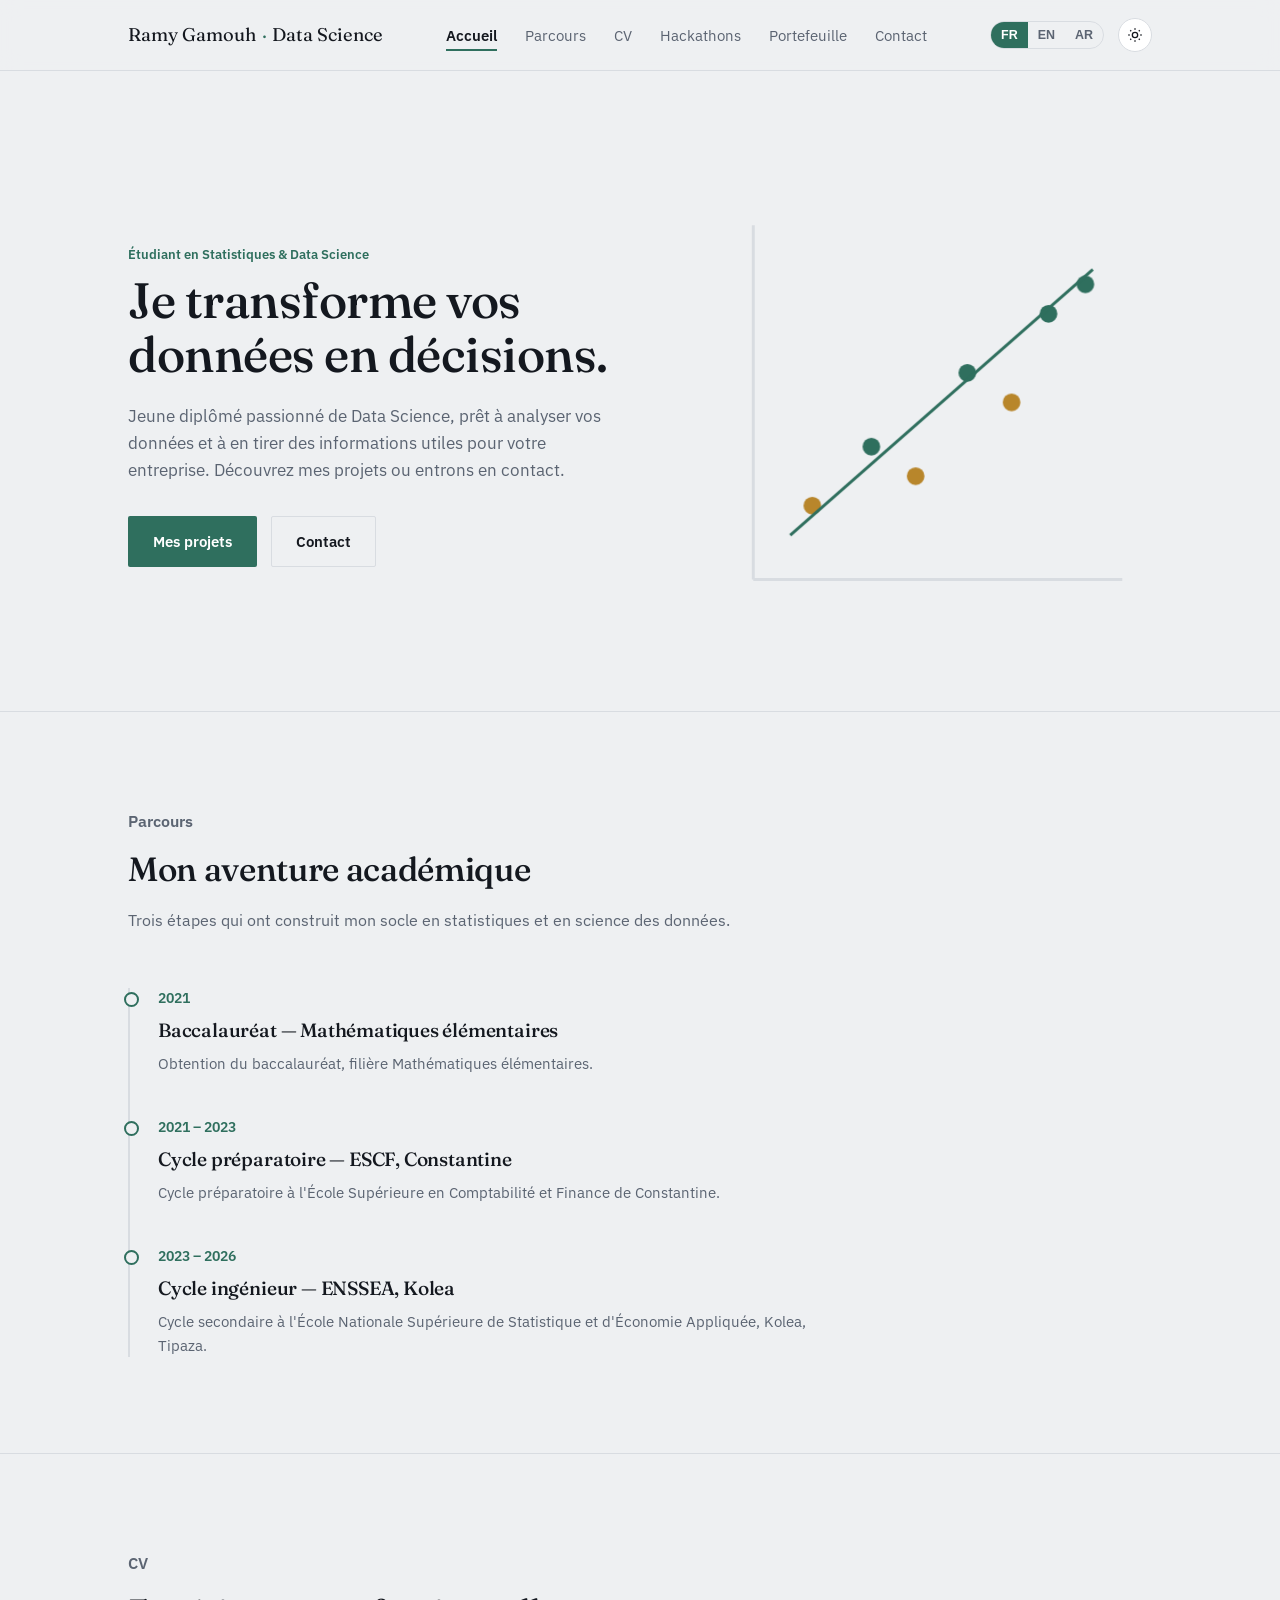
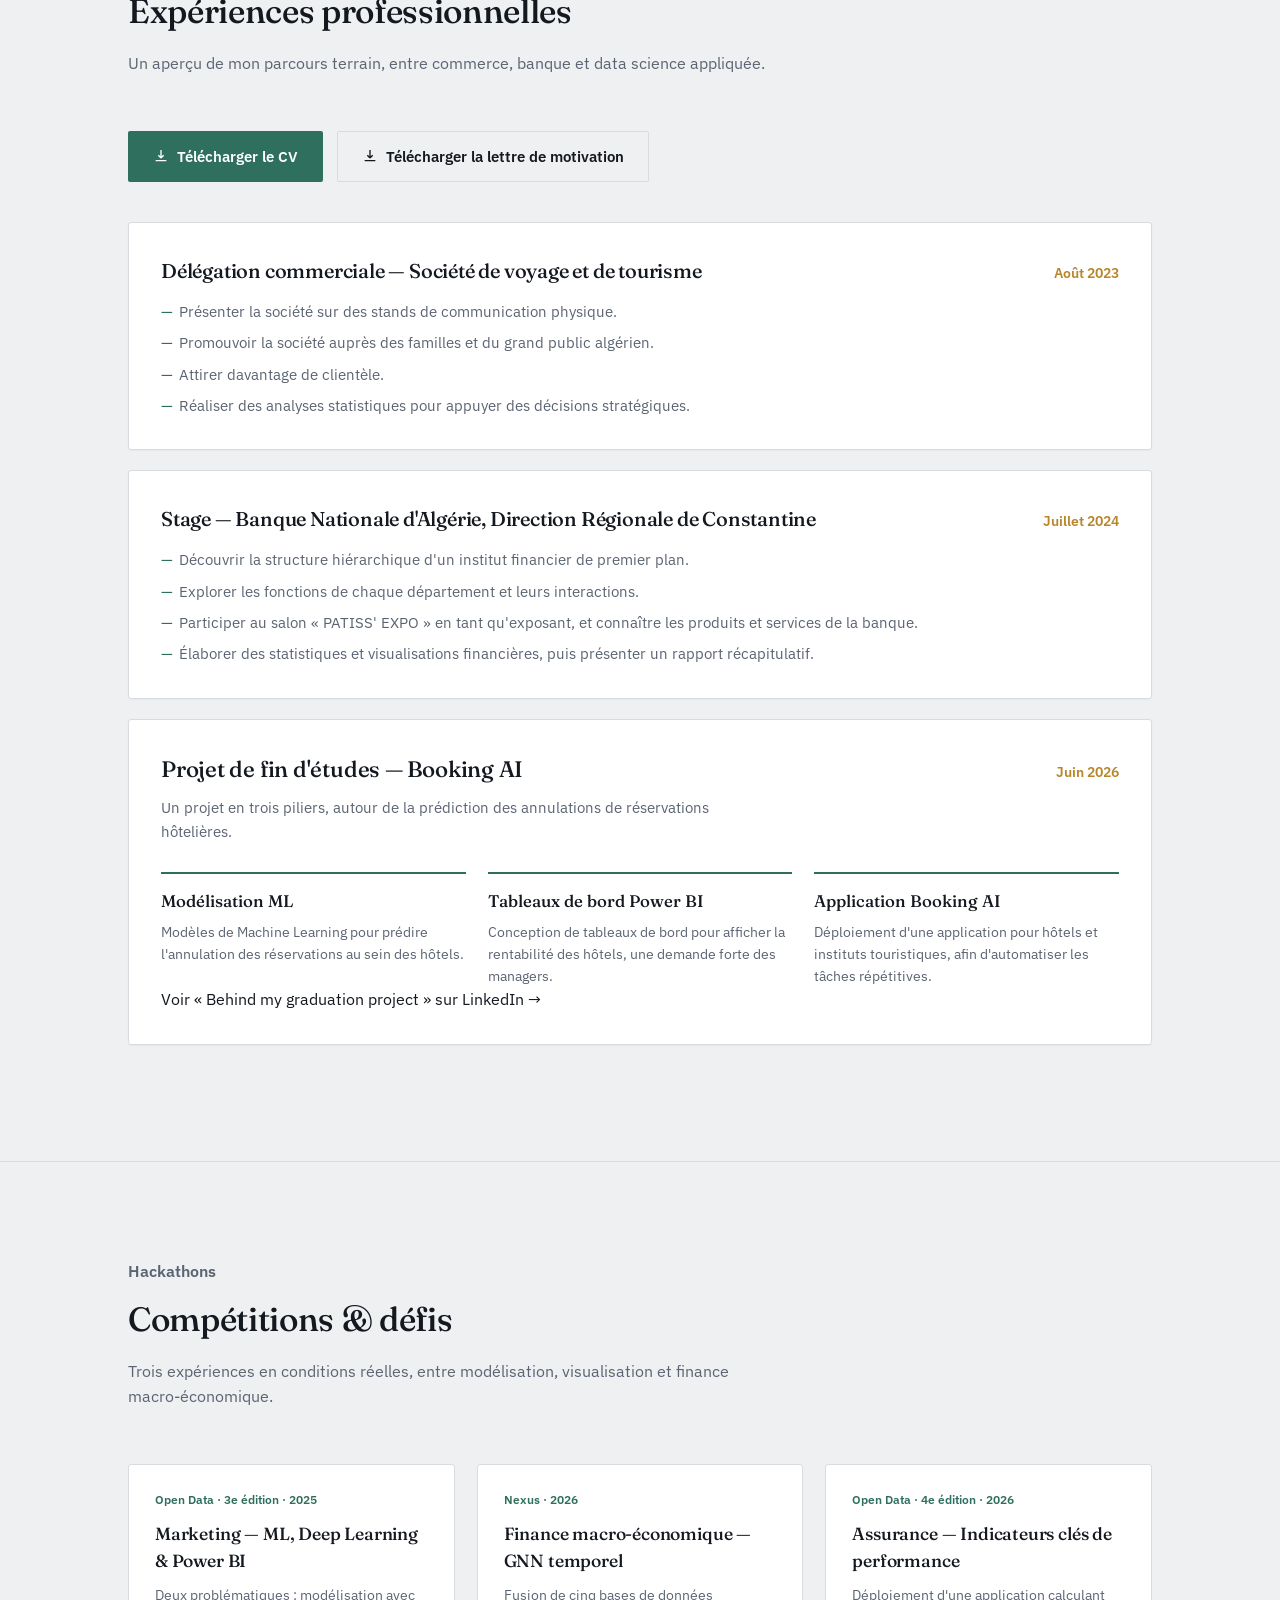
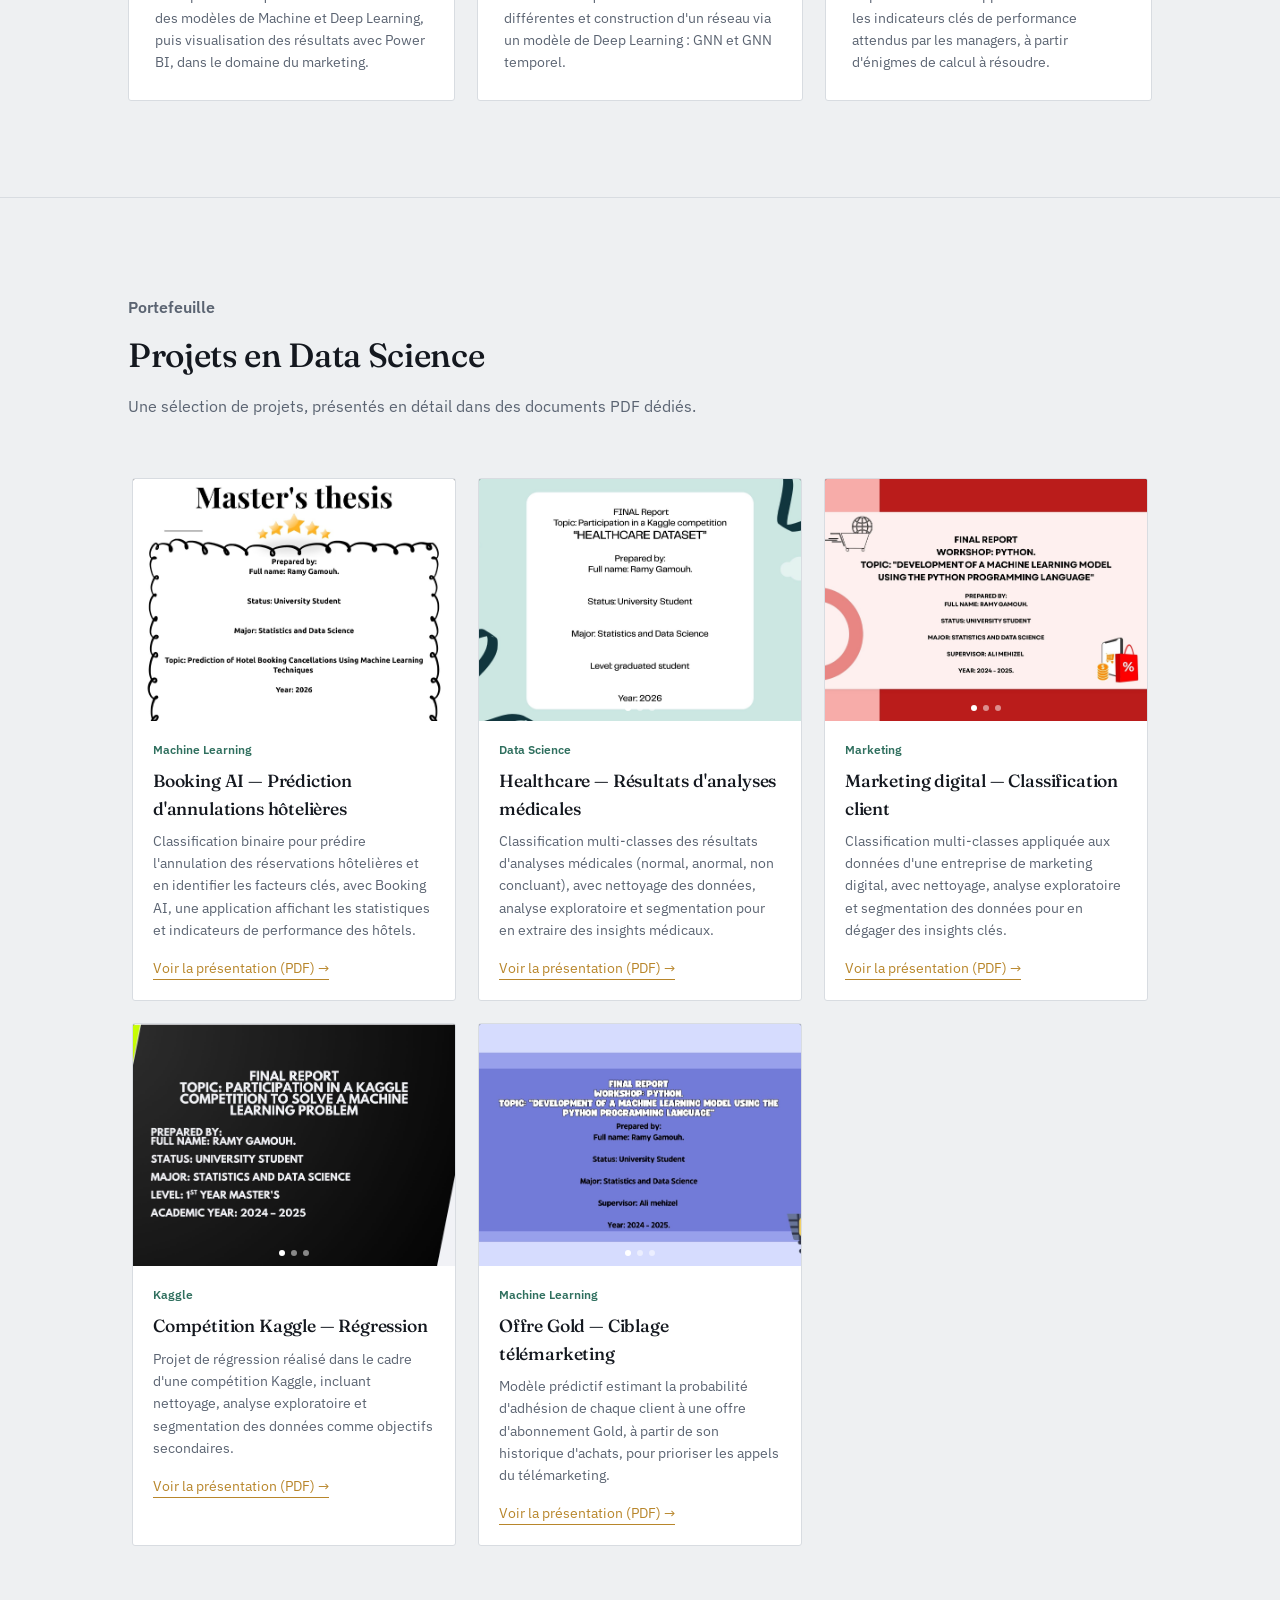
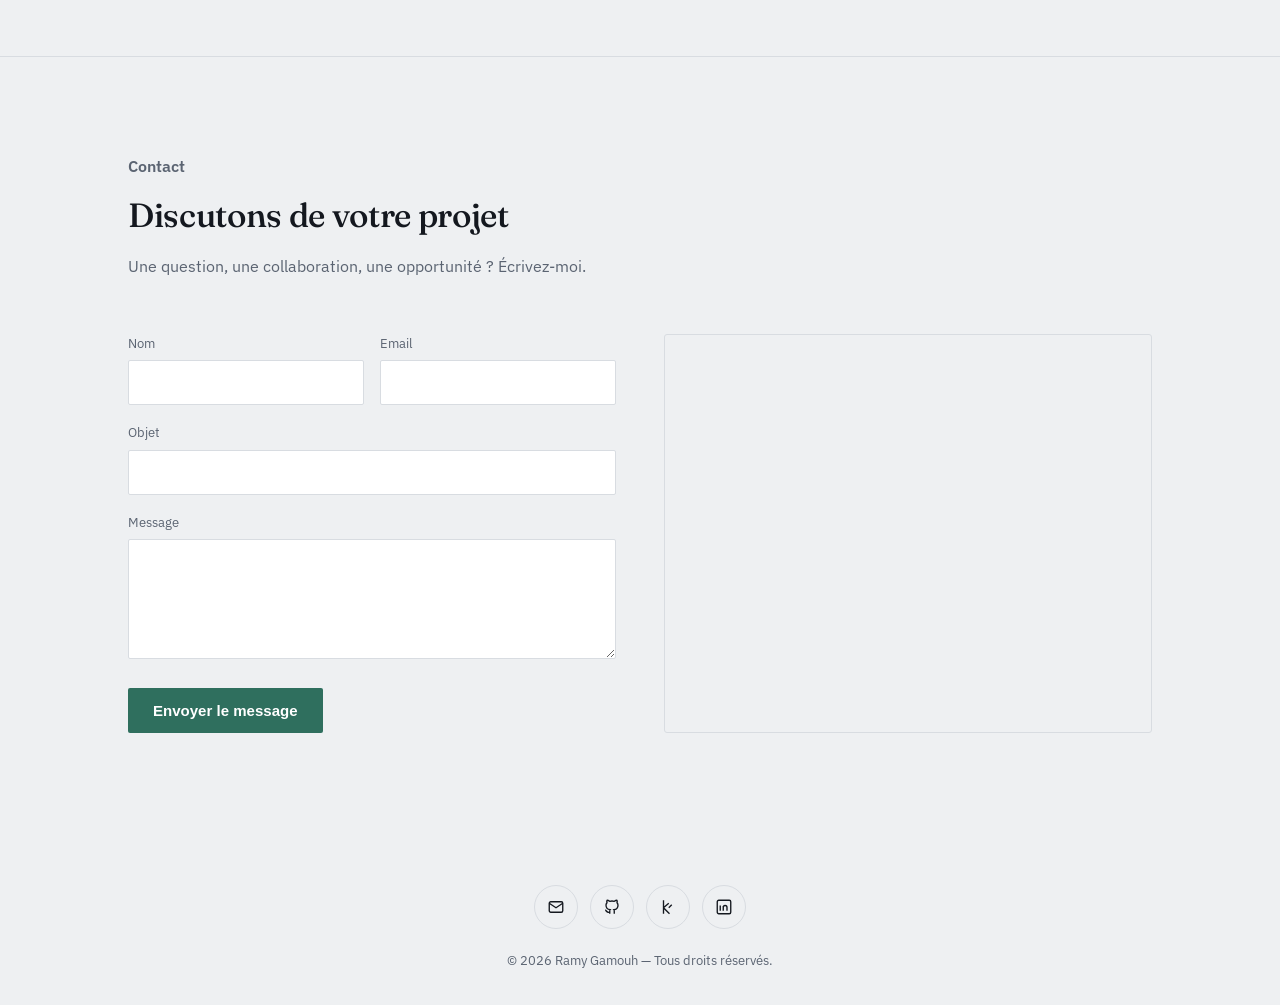
==== commit c937a150: "Add files via upload" ====
--- a/index.html
+++ b/index.html
@@ -204,15 +204,15 @@
 
         <div class="pcard" data-project="1" data-slides="3">
           <div class="pcard-media">
-            <div class="slide active"><img src="images/Project 1/image 1.1.jpg" alt="Booking AI - aperçu 1"></div>
-            <div class="slide"><img src="images/Project 1/image 1.2.jpg" alt="Booking AI - aperçu 2"></div>
-            <div class="slide"><img src="images/Project 1/image 1.3.jpg" alt="Booking AI - aperçu 3"></div>
-            <div class="slide"><img src="images/Project 1/image 1.4.jpg" alt="Booking AI - aperçu 4"></div>
-            <div class="slide"><img src="images/Project 1/image 1.5.jpg" alt="Booking AI - aperçu 5"></div>
-            <div class="slide"><img src="images/Project 1/image 1.6.jpg" alt="Booking AI - aperçu 6"></div>
-            <div class="slide"><img src="images/Project 1/image 1.7.jpg" alt="Booking AI - aperçu 7"></div>
-            <div class="slide"><img src="images/Project 1/image 1.8.jpg" alt="Booking AI - aperçu 8"></div>
-            <div class="slide"><img src="images/Project 1/image 1.9.jpg" alt="Booking AI - aperçu 9"></div>
+            <div class="slide active"><img src="images/project1/image-1.1.jpg" alt="Booking AI - aperçu 1"></div>
+            <div class="slide"><img src="images/project1/image-1.2.jpg" alt="Booking AI - aperçu 2"></div>
+            <div class="slide"><img src="images/project1/image-1.3.jpg" alt="Booking AI - aperçu 3"></div>
+            <div class="slide"><img src="images/project1/image-1.4.jpg" alt="Booking AI - aperçu 4"></div>
+            <div class="slide"><img src="images/project1/image-1.5.jpg" alt="Booking AI - aperçu 5"></div>
+            <div class="slide"><img src="images/project1/image-1.6.jpg" alt="Booking AI - aperçu 6"></div>
+            <div class="slide"><img src="images/project1/image-1.7.jpg" alt="Booking AI - aperçu 7"></div>
+            <div class="slide"><img src="images/project1/image-1.8.jpg" alt="Booking AI - aperçu 8"></div>
+            <div class="slide"><img src="images/project1/image-1.9.jpg" alt="Booking AI - aperçu 9"></div>
             <div class="pcard-dots"><span class="active"></span><span></span><span></span></div>
           </div>
           <div class="pcard-body">
@@ -225,14 +225,14 @@
 
         <div class="pcard" data-project="2" data-slides="3">
           <div class="pcard-media">
-            <div class="slide active"><img src="images/Project 2/image 2.1.jpg" alt="Healthcare - aperçu 1"></div>
-            <div class="slide"><img src="images/Project 2/image 2.2.jpg" alt="Healthcare - aperçu 2"></div>
-            <div class="slide"><img src="images/Project 2/image 2.3.jpg" alt="Healthcare - aperçu 3"></div>
-            <div class="slide"><img src="images/Project 2/image 2.4.jpg" alt="Booking AI - aperçu 4"></div>
-            <div class="slide"><img src="images/Project 2/image 2.5.jpg" alt="Booking AI - aperçu 5"></div>
-            <div class="slide"><img src="images/Project 2/image 2.6.jpg" alt="Booking AI - aperçu 6"></div>
-            <div class="slide"><img src="images/Project 2/image 2.7.jpg" alt="Booking AI - aperçu 7"></div>
-            <div class="slide"><img src="images/Project 2/image 2.8.jpg" alt="Booking AI - aperçu 8"></div>
+            <div class="slide active"><img src="images/project2/image-2.1.jpg" alt="Healthcare - aperçu 1"></div>
+            <div class="slide"><img src="images/project2/image-2.2.jpg" alt="Healthcare - aperçu 2"></div>
+            <div class="slide"><img src="images/project2/image-2.3.jpg" alt="Healthcare - aperçu 3"></div>
+            <div class="slide"><img src="images/project2/image-2.4.jpg" alt="Booking AI - aperçu 4"></div>
+            <div class="slide"><img src="images/project2/image-2.5.jpg" alt="Booking AI - aperçu 5"></div>
+            <div class="slide"><img src="images/project2/image-2.6.jpg" alt="Booking AI - aperçu 6"></div>
+            <div class="slide"><img src="images/project2/image-2.7.jpg" alt="Booking AI - aperçu 7"></div>
+            <div class="slide"><img src="images/project2/image-2.8.jpg" alt="Booking AI - aperçu 8"></div>
             <div class="pcard-dots"><span class="active"></span><span></span><span></span></div>
           </div>
           <div class="pcard-body">
@@ -245,13 +245,13 @@
 
         <div class="pcard" data-project="3" data-slides="3">
           <div class="pcard-media">
-            <div class="slide active"><img src="images/Project 3/image 3.1.jpg" alt="Marketing digital - aperçu 1"></div>
-            <div class="slide"><img src="images/Project 3/image 3.2.jpg" alt="Marketing digital - aperçu 2"></div>
-            <div class="slide"><img src="images/Project 3/image 3.3.jpg" alt="Marketing digital - aperçu 3"></div>
-            <div class="slide"><img src="images/Project 3/image 3.4.jpg" alt="Marketing digital - aperçu 4"></div>
-            <div class="slide"><img src="images/Project 3/image 3.5.jpg" alt="Marketing digital - aperçu 5"></div>
-            <div class="slide"><img src="images/Project 3/image 3.6.jpg" alt="Marketing digital - aperçu 6"></div>
-            <div class="slide"><img src="images/Project 3/image 3.7.jpg" alt="Marketing digital - aperçu 7"></div>            
+            <div class="slide active"><img src="images/project3/image-3.1.jpg" alt="Marketing digital - aperçu 1"></div>
+            <div class="slide"><img src="images/project3/image-3.2.jpg" alt="Marketing digital - aperçu 2"></div>
+            <div class="slide"><img src="images/project3/image-3.3.jpg" alt="Marketing digital - aperçu 3"></div>
+            <div class="slide"><img src="images/project3/image-3.4.jpg" alt="Marketing digital - aperçu 4"></div>
+            <div class="slide"><img src="images/project3/image-3.5.jpg" alt="Marketing digital - aperçu 5"></div>
+            <div class="slide"><img src="images/project3/image-3.6.jpg" alt="Marketing digital - aperçu 6"></div>
+            <div class="slide"><img src="images/project3/image-3.7.jpg" alt="Marketing digital - aperçu 7"></div>            
             <div class="pcard-dots"><span class="active"></span><span></span><span></span></div>
           </div>
           <div class="pcard-body">
@@ -264,13 +264,13 @@
 
         <div class="pcard" data-project="4" data-slides="3">
           <div class="pcard-media">
-            <div class="slide active"><img src="images/Project 4/image 4.1.jpg" alt="Compétition Kaggle - aperçu 1"></div>
-            <div class="slide"><img src="images/Project 4/image 4.2.jpg" alt="Compétition Kaggle - aperçu 2"></div>
-            <div class="slide"><img src="images/Project 4/image 4.3.jpg" alt="Compétition Kaggle - aperçu 3"></div>
-            <div class="slide"><img src="images/Project 4/image 4.4.jpg" alt="Compétition Kaggle - aperçu 4"></div>
-            <div class="slide"><img src="images/Project 4/image 4.5.jpg" alt="Compétition Kaggle - aperçu 5"></div>
-            <div class="slide"><img src="images/Project 4/image 4.6.jpg" alt="Compétition Kaggle - aperçu 6"></div>
-            <div class="slide"><img src="images/Project 4/image 4.7.jpg" alt="Compétition Kaggle - aperçu 7"></div>                        
+            <div class="slide active"><img src="images/project4/image-4.1.jpg" alt="Compétition Kaggle - aperçu 1"></div>
+            <div class="slide"><img src="images/project4/image-4.2.jpg" alt="Compétition Kaggle - aperçu 2"></div>
+            <div class="slide"><img src="images/project4/image-4.3.jpg" alt="Compétition Kaggle - aperçu 3"></div>
+            <div class="slide"><img src="images/project4/image-4.4.jpg" alt="Compétition Kaggle - aperçu 4"></div>
+            <div class="slide"><img src="images/project4/image-4.5.jpg" alt="Compétition Kaggle - aperçu 5"></div>
+            <div class="slide"><img src="images/project4/image-4.6.jpg" alt="Compétition Kaggle - aperçu 6"></div>
+            <div class="slide"><img src="images/project4/image-4.7.jpg" alt="Compétition Kaggle - aperçu 7"></div>                        
             <div class="pcard-dots"><span class="active"></span><span></span><span></span></div>
           </div>
           <div class="pcard-body">
@@ -283,13 +283,13 @@
 
         <div class="pcard" data-project="5" data-slides="3">
           <div class="pcard-media">
-            <div class="slide active"><img src="images/Project 5/image 5.1.jpg" alt="Offre Gold - aperçu 1"></div>
-            <div class="slide"><img src="images/Project 5/image 5.2.jpg" alt="Offre Gold - aperçu 2"></div>
-            <div class="slide"><img src="images/Project 5/image 5.3.jpg" alt="Offre Gold - aperçu 3"></div>
-            <div class="slide"><img src="images/Project 5/image 5.4.jpg" alt="Offre Gold - aperçu 4"></div>
-            <div class="slide"><img src="images/Project 5/image 5.5.jpg" alt="Offre Gold - aperçu 5"></div>
-            <div class="slide"><img src="images/Project 5/image 5.6.jpg" alt="Offre Gold - aperçu 6"></div>
-            <div class="slide"><img src="images/Project 5/image 5.7.jpg" alt="Offre Gold - aperçu 7"></div>            
+            <div class="slide active"><img src="images/project5/image-5.1.jpg" alt="Offre Gold - aperçu 1"></div>
+            <div class="slide"><img src="images/project5/image-5.2.jpg" alt="Offre Gold - aperçu 2"></div>
+            <div class="slide"><img src="images/project5/image-5.3.jpg" alt="Offre Gold - aperçu 3"></div>
+            <div class="slide"><img src="images/project5/image-5.4.jpg" alt="Offre Gold - aperçu 4"></div>
+            <div class="slide"><img src="images/project5/image-5.5.jpg" alt="Offre Gold - aperçu 5"></div>
+            <div class="slide"><img src="images/project5/image-5.6.jpg" alt="Offre Gold - aperçu 6"></div>
+            <div class="slide"><img src="images/project5/image-5.7.jpg" alt="Offre Gold - aperçu 7"></div>            
             <div class="pcard-dots"><span class="active"></span><span></span><span></span></div>
           </div>
           <div class="pcard-body">
